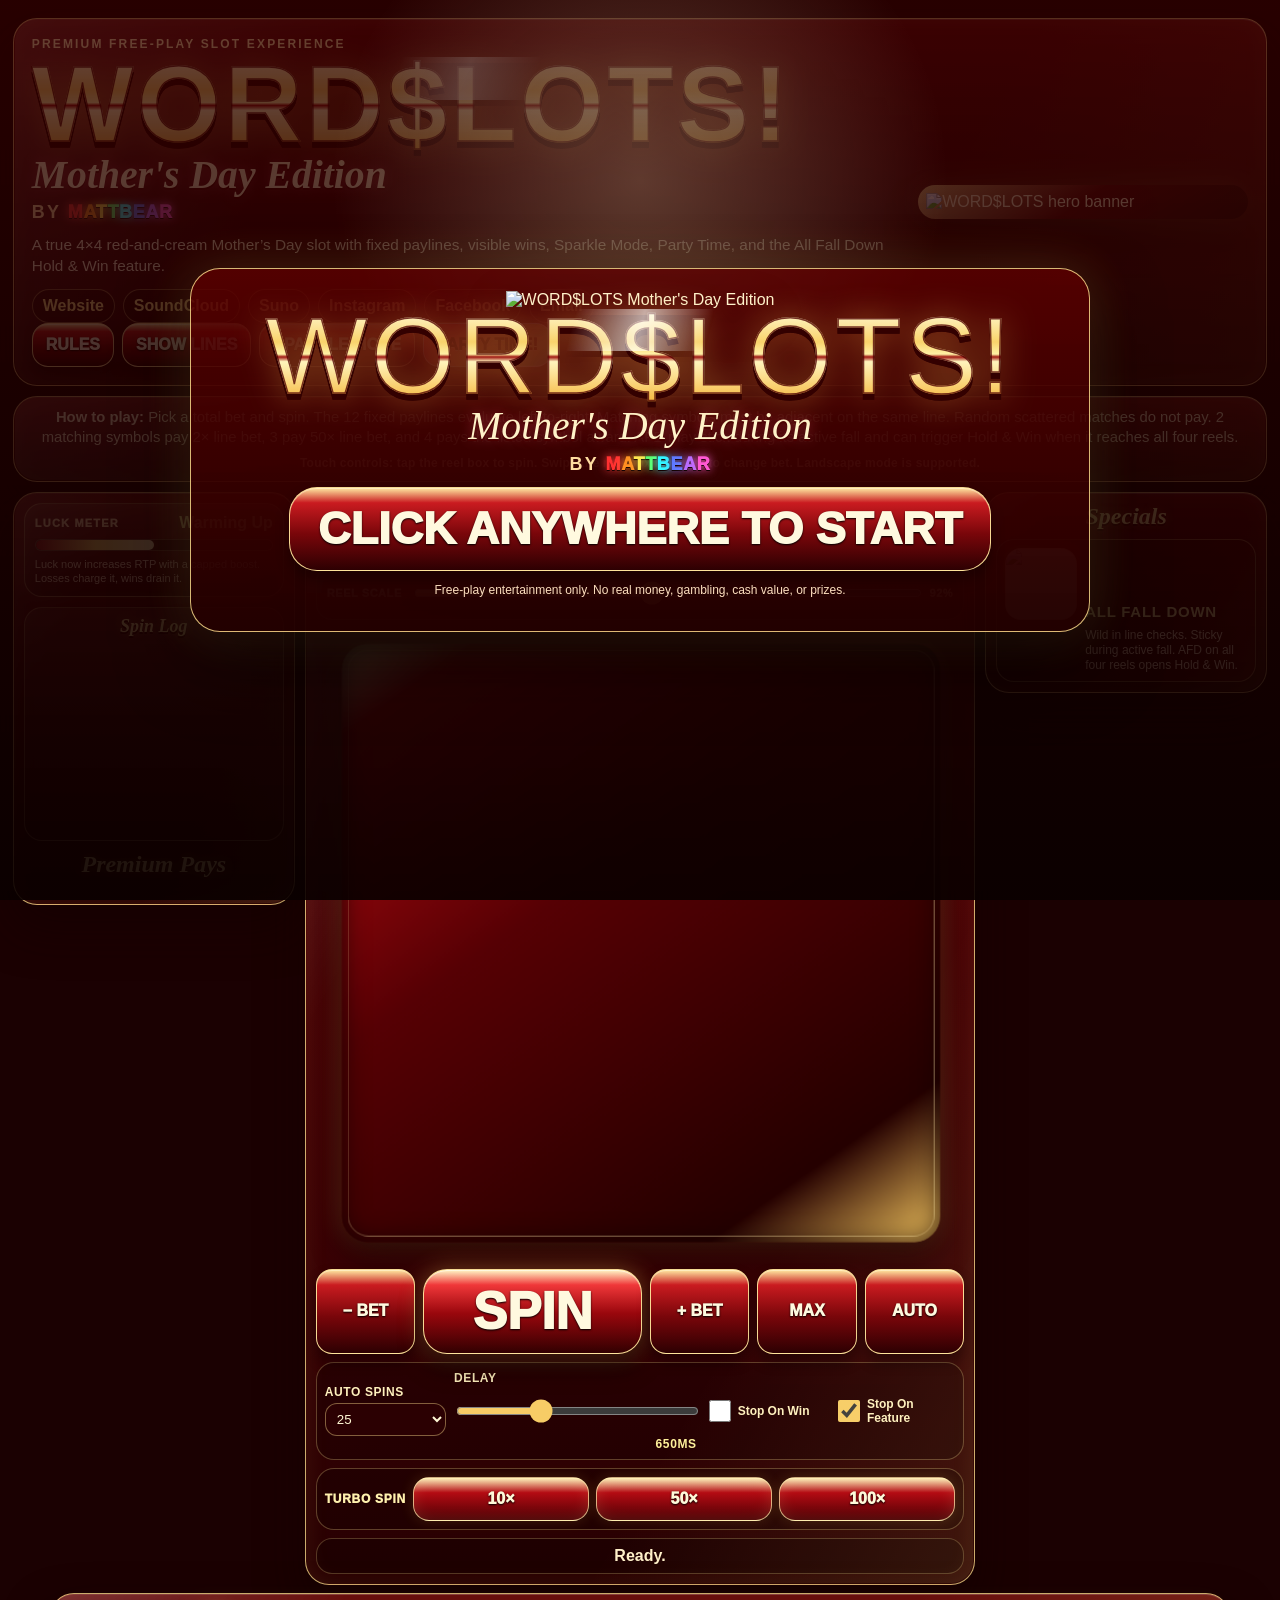
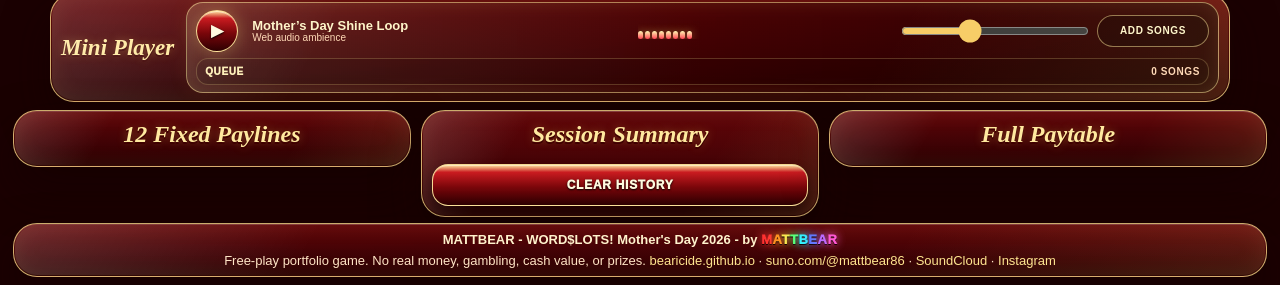
==== index.html @ 0b31d448 "Add files via upload" ====
<!doctype html>
<html lang="en">
<head>
<meta charset="utf-8">
<meta name="viewport" content="width=device-width, initial-scale=1, viewport-fit=cover">
<title>MATTBEAR - WORD$LOTS! Mother's Day 2026</title>
<meta name="theme-color" content="#b10d18">
<meta name="mobile-web-app-capable" content="yes">
<meta name="apple-mobile-web-app-capable" content="yes">
<meta name="apple-mobile-web-app-status-bar-style" content="black-translucent">
<meta name="apple-mobile-web-app-title" content="WORD$LOTS">
<link rel="manifest" href="manifest.webmanifest">
<link rel="icon" type="image/png" sizes="32x32" href="assets/icons/favicon-32.png">
<link rel="icon" type="image/png" sizes="16x16" href="assets/icons/favicon-16.png">
<link rel="apple-touch-icon" href="assets/icons/apple-touch-icon.png">
<link rel="stylesheet" href="style.css">
</head>
<body>
<div class="background-layer"></div>
<div class="ambient-motion" aria-hidden="true"><i></i><i></i><i></i><i></i></div>
<canvas id="fxCanvas" aria-hidden="true"></canvas>
<div id="partyCatOverlay" class="party-cat-overlay hidden" aria-hidden="true"><img src="assets/party-cat.gif" alt="Party Cat says Let's Party!"></div>
<audio id="partyCatAudio" preload="auto" src="assets/sounds/paws-up.mp3"></audio>

<section id="splash" class="splash" tabindex="0" aria-label="Start WORDSLOTS">
  <div class="splash-inner">
    <img src="assets/hero-wordslots.png" alt="WORD$LOTS Mother's Day Edition" class="splash-art">
    <div class="splash-title">
      <div class="title-premium">WORD$LOTS!</div>
      <div class="title-script">Mother's Day Edition</div>
      <div class="title-byline">by <span class="rainbow-word"><span>M</span><span>A</span><span>T</span><span>T</span><span>B</span><span>E</span><span>A</span><span>R</span></span></div>
    </div>
    <button class="start-button">CLICK ANYWHERE TO START</button>
    <p class="legal-note">Free-play entertainment only. No real money, gambling, cash value, or prizes.</p>
  </div>
</section>

<main class="app-shell">
  <header class="hero-panel panel">
    <section class="hero-copy">
      <p class="eyebrow">Premium Free-Play Slot Experience</p>
      <h1 class="site-title"><span class="wordmark">WORD$LOTS!</span><span class="edition">Mother's Day Edition</span><span class="byline">by <a class="rainbow-word" href="https://bearicide.github.io" target="_blank" rel="noopener"><span>M</span><span>A</span><span>T</span><span>T</span><span>B</span><span>E</span><span>A</span><span>R</span></a></span></h1>
      <p class="hero-desc">A true 4×4 red-and-cream Mother’s Day slot with fixed paylines, visible wins, Sparkle Mode, Party Time, and the All Fall Down Hold & Win feature.</p>
      <nav class="link-row" aria-label="MATTBEAR links">
        <a href="https://bearicide.github.io" target="_blank" rel="noopener">Website</a>
        <a href="https://soundcloud.com/mattbear86" target="_blank" rel="noopener">SoundCloud</a>
        <a href="https://suno.com/@mattbear86" target="_blank" rel="noopener">Suno</a>
        <a href="https://instagram.com/mattbearig" target="_blank" rel="noopener">Instagram</a>
        <a href="https://www.facebook.com/matt.baier.929285" target="_blank" rel="noopener">Facebook</a>
        <a href="mailto:mattbear86@hotmail.com">Email</a>
      </nav>
      <div class="button-row">
        <button id="rulesBtn">Rules</button>
        <button id="linesBtn">Show Lines</button>
        <button id="sparkleBtn">Sparkle Mode</button>
        <button id="partyBtn" class="party-time-btn">PARTY TIME!</button>
        <button id="installAppBtn" class="install-app-btn" type="button" hidden>Install App</button>
      </div>
    </section>

    <aside class="hero-media">
      <div class="hero-frame">
        <img src="assets/hero-wordslots.png" alt="WORD$LOTS hero banner">
      </div>
    </aside>
  </header>

  <section class="instructions panel">
    <b>How to play:</b> Pick a total bet and spin. The 12 fixed paylines evaluate left-to-right. Matching symbols must be adjacent on the same line. Random scattered matches do not pay. 2 matching symbols pay 2× line bet, 3 pay 50× line bet, and 4 pays the listed symbol award. AFD may stick during its active fall and can trigger Hold & Win when it reaches all four reels.
    <div class="touch-help">Touch controls: tap the reel box to spin. Swipe the reel box left/right to change bet. Landscape mode is supported.</div>
  </section>

  <section class="machine-layout">
    <aside class="pay-panel panel left-player-rail">
      <section id="luckMeterRail" class="luck-meter-card" aria-live="polite">
        <div class="luck-meter-head"><span>Luck Meter</span><b id="luckMeterLabel">Warming Up</b></div>
        <div class="luck-meter-track"><i id="luckMeterFill"></i></div>
        <p id="luckMeterNote">Luck now increases RTP with a capped boost. Losses charge it, wins drain it.</p>
      </section>
      <section class="left-spin-log-card" aria-live="polite">
        <h2>Spin Log</h2>
        <div id="spinLog" class="spin-log"></div>
      </section>
      <h2>Premium Pays</h2>
      <div id="leftPayList"></div>
    </aside>

    <section class="machine-card panel">
      <div class="meters">
        <div><span>Balance</span><b id="balanceOut">$0.00</b></div>
        <div><span>Total Bet</span><b id="betOut">$0.00</b></div>
        <div><span>Line Bet</span><b id="lineBetOut">$0.00</b></div>
        <div><span>Last Win</span><b id="lastWinOut">$0.00</b></div>
      </div>
      <div class="quick-reel-scale" aria-label="Quick reel scale control">
        <label for="quickReelScale">Reel Scale</label>
        <input id="quickReelScale" type="range" min="78" max="108" value="92" step="1">
        <b id="quickReelScaleOut">92%</b>
      </div>
      <div id="reelsShell" class="reels-shell">
        <canvas id="lineCanvas" aria-hidden="true"></canvas>
        <div id="winBanner" class="win-banner hidden"></div>
        <div id="grid" class="grid" aria-label="4 by 4 reel grid"></div>
      </div>
      <div class="controls">
        <button id="betDown">− Bet</button>
        <button id="spinBtn" class="spin-main">SPIN</button>
        <button id="betUp">+ Bet</button>
        <button id="maxBetBtn">Max</button>
        <button id="autoBtn">Auto</button>
      </div>
      <div id="autoSettings" class="auto-settings" aria-label="Auto spin settings">
        <label>Auto Spins
          <select id="autoSpinCount">
            <option value="10">10</option>
            <option value="25" selected>25</option>
            <option value="50">50</option>
            <option value="100">100</option>
            <option value="0">∞</option>
          </select>
        </label>
        <label>Delay <input id="autoSpinDelay" type="range" min="250" max="1500" step="50" value="650"><b id="autoSpinDelayOut">650ms</b></label>
        <label class="auto-check"><input id="autoStopOnWin" type="checkbox"> Stop On Win</label>
        <label class="auto-check"><input id="autoStopOnFeature" type="checkbox" checked> Stop On Feature</label>
      </div>
      <div class="turbo-controls" aria-label="Turbo spin controls">
        <span>Turbo Spin</span>
        <button id="turbo10" type="button">10×</button>
        <button id="turbo50" type="button">50×</button>
        <button id="turbo100" type="button">100×</button>
      </div>
      <div id="message" class="message">Ready.</div>
      <div id="batchSummary" class="batch-summary hidden" aria-live="polite"></div>
    </section>

    <aside class="pay-panel panel">
      <h2>Specials</h2>
      <div id="rightPayList"></div>
      <div id="afdSpecialCard" class="special-card afd-special"><img src="assets/tile-afd.png" alt="All Fall Down special tile"><b>ALL FALL DOWN</b><span>Wild in line checks. Sticky during active fall. AFD on all four reels opens Hold & Win.</span></div>
    </aside>
  </section>

  <section id="audioDockPanel" class="audio-dock-panel panel" aria-label="Music player and playlist">
    <h2>Mini Player</h2>
    <section class="mini-player" aria-label="Audio mini player">
        <button id="audioToggle" class="audio-play" aria-label="Play or pause audio">▶</button>
        <div class="track-info"><b>Mother’s Day Shine Loop</b><span>Web audio ambience</span></div>
        <div class="wave-bars" aria-hidden="true"><i></i><i></i><i></i><i></i><i></i><i></i><i></i><i></i></div>
        <input id="volumeSlider" type="range" min="0" max="100" value="35" aria-label="Volume">
        <label class="audio-upload hero-audio-upload">Add Songs<input id="audioUpload" type="file" accept="audio/*" multiple></label>
        <audio id="userAudio" preload="auto"><source src="assets/sounds/mothers-day-groove.mp3" type="audio/mpeg"></audio>
        <details class="playlist-panel compact-playlist" aria-label="Audio playlist queue">
          <summary class="playlist-summary"><span>Queue</span><b id="playlistCount">0 songs</b></summary>
          <div id="playlistQueue" class="playlist-queue">No songs queued.</div>
          <div class="playlist-actions">
            <button id="prevTrackBtn" type="button">Prev</button>
            <button id="nextTrackBtn" type="button">Next</button>
            <button id="clearPlaylistBtn" type="button">Clear</button>
          </div>
        </details>
      </section>
  </section>

  <section class="lower-grid">
    <article class="panel"><h2>12 Fixed Paylines</h2><div id="lineList" class="line-list"></div></article>
    <article class="panel session-panel"><h2>Session Summary</h2><div id="sessionStats" class="session-stats"></div><button id="clearHistoryBtn" class="clear-history" type="button">Clear History</button></article>
    <article class="panel"><h2>Full Paytable</h2><div id="fullPaytable" class="full-paytable"></div></article>
  </section>

  <footer class="footer panel">
    <div><b>MATTBEAR - WORD$LOTS! Mother's Day 2026 - by <a class="rainbow-word" href="https://bearicide.github.io" target="_blank" rel="noopener"><span>M</span><span>A</span><span>T</span><span>T</span><span>B</span><span>E</span><span>A</span><span>R</span></a></b></div>
    <p>Free-play portfolio game. No real money, gambling, cash value, or prizes. <a href="https://bearicide.github.io" target="_blank" rel="noopener">bearicide.github.io</a> · <a href="https://suno.com/@mattbear86" target="_blank" rel="noopener">suno.com/@mattbear86</a> · <a href="https://soundcloud.com/mattbear86" target="_blank" rel="noopener">SoundCloud</a> · <a href="https://instagram.com/mattbearig" target="_blank" rel="noopener">Instagram</a></p>
  </footer>
</main>

<nav id="mobileQuickControls" class="mobile-quick-controls" aria-label="Mobile quick slot controls">
  <button id="mobileBetDown" type="button">− Bet</button>
  <button id="mobileSpin" class="mobile-spin" type="button">SPIN</button>
  <button id="mobileBetUp" type="button">+ Bet</button>
  <button id="mobileAuto" type="button">Auto</button>
</nav>

<section id="adminPanel" class="admin-panel panel hidden" aria-label="Hidden admin panel">
  <button id="closeAdmin" class="close-admin" aria-label="Close admin">×</button>
  <h2>Hidden Admin</h2>
  <p class="admin-shortcut">Shortcut: CTRL + SHIFT + M</p><p class="admin-help">Every slider below includes a plain-English note. Tiny victory for not guessing what haunted machinery does.</p>
  <details class="admin-details admin-defaults-note">
    <summary>Defaults Side Note</summary>
    <p class="admin-help">Quick reference only. These notes do not change math by themselves; the actual reset/default logic still lives in the app state.</p>
    <div class="defaults-note-grid">
      <section>
        <h4>Runtime</h4>
        <ul>
          <li>Balance: <b>$10,000</b></li>
          <li>Selected bet: <b>$10</b></li>
          <li>Luck: <b>0%</b></li>
          <li>Playlist queue: <b>7 preloaded songs</b></li>
          <li>Sparkle / Lines / Party Time: <b>off by default</b></li>
        </ul>
      </section>
      <section>
        <h4>Economy</h4>
        <ul>
          <li>Global / Base / AFD / Hold RTP: <b>100%</b></li>
          <li>Active paylines: <b>12</b></li>
          <li>2-match: <b>2× line bet</b></li>
          <li>3-match: <b>50× line bet</b></li>
          <li>4-match multiplier: <b>100%</b></li>
        </ul>
      </section>
      <section>
        <h4>Luck</h4>
        <ul>
          <li>Luck Meter: <b>ON</b></li>
          <li>Max RTP boost: <b>+18%</b></li>
          <li>Loss gain: <b>+4 points</b></li>
          <li>Win drain: <b>7 points scaled by win</b></li>
          <li>Boost touches line wins, Hold & Win, and a small premium/AFD nudge.</li>
        </ul>
      </section>
      <section>
        <h4>AFD / Hold & Win</h4>
        <ul>
          <li>AFD enabled: <b>ON</b></li>
          <li>AFD base chance: <b>1.2%</b></li>
          <li>AFD passes: <b>2</b></li>
          <li>AFD chance cap: <b>13%</b></li>
          <li>Hold minimum award: <b>20× total bet</b></li>
          <li>Starting respins: <b>3</b></li>
        </ul>
      </section>
      <section>
        <h4>Motion / FX</h4>
        <ul>
          <li>Spin length: <b>9 ticks</b></li>
          <li>Spin speed: <b>75ms</b></li>
          <li>Auto delay: <b>650ms</b></li>
          <li>Stop on win: <b>OFF</b></li>
          <li>Stop on feature: <b>ON</b></li>
          <li>Win banner: <b>4.2s</b></li>
        </ul>
      </section>
      <section>
        <h4>Layout / Sound</h4>
        <ul>
          <li>Reel gap: <b>8px</b></li>
          <li>Tile radius: <b>18px</b></li>
          <li>Reel scale: <b>92%</b></li>
          <li>Reel brightness: <b>85%</b></li>
          <li>Mini-player volume: <b>30%</b></li>
          <li>Game SFX volume: <b>72%</b></li>
        </ul>
      </section>
    </div>
    <p class="admin-reset-note"><b>Reset rule:</b> page exit / reload clears saved runtime values so the next launch starts from defaults.</p>
  </details>

  <div id="adminSliders" class="admin-sliders"></div>
  <section class="admin-audio admin-details">
    <h3>Audio Upload</h3>
    <p id="adminAudioName">No songs queued.</p>
    <label class="audio-upload admin-audio-upload">Add Songs<input id="adminAudioUpload" type="file" accept="audio/*" multiple></label>
    <div class="admin-actions">
      <button id="adminAudioPlay">Play / Pause Playlist</button>
      <button id="adminPrevTrackBtn" type="button">Previous Track</button>
      <button id="adminNextTrackBtn" type="button">Next Track</button>
      <button id="clearAudioBtn">Clear Playlist</button>
    </div>
  </section>
  <details class="admin-details">
    <summary>Hold & Win Admin</summary>
    <div class="admin-actions">
      <button id="presetTight">Tight Preset</button>
      <button id="presetStandard">Standard Preset</button>
      <button id="presetGenerous">Generous Preset</button>
      <button id="presetChaos">Chaos Preset</button>
      <button id="forceAfdBtn">Test AFD Board</button>
      <button id="forceBigWinBtn">Test Big Win</button>
      <button id="forceHoldBtn">Open Hold & Win</button>
      <button id="simulateBtn">Run 1,000 Spin Sim</button>
      <button id="exportAdminBtn">Export JSON</button>
      <button id="importAdminBtn">Import JSON</button>
      <button id="resetSaveBtn">Reset Save</button>
      <button id="showDefaultsBtn" type="button">Show Defaults</button>
      <button id="resetAllDefaultsBtn" type="button">Reset All Defaults Now</button>
    </div>
    <pre id="adminReadout"></pre>
  </details>
  <details class="admin-details">
    <summary>Hyper Spin Admin</summary>
    <p class="admin-help">Hyper Spin runs silent bulk spins and returns a math summary. Admin only.</p>
    <div class="admin-actions hyper-actions">
      <button id="hyper1000" type="button">Hyper 1,000×</button>
      <button id="hyper5000" type="button">Hyper 5,000×</button>
    </div>
  </details>
</section>

<section id="holdFeature" class="hold-feature hidden">
  <div class="feature-card panel">
    <h2>ALL FALL DOWN</h2>
    <p id="featureStatus">Hold & Win</p>
    <div id="featureGrid" class="feature-grid"></div>
    <button id="featureSpinBtn">RESPIN</button>
  </div>
</section>

<script src="app.js"></script>
</body>
</html>
---- style.css ----
:root{
  --reel-scale: .92;
  --tile-brightness: .85;
}

:root{
  --ink:#210101;
  --wine:#4b0204;
  --red:#8f090d;
  --red2:#bd171d;
  --cream:#fff2cc;
  --cream2:#fff8df;
  --gold:#f7cc66;
  --rose:#ffd7df;
  --shadow:rgba(20,0,0,.52);
  --panel:rgba(70,0,0,.80);
  --panel2:rgba(38,0,0,.88);
}
:root{--reel-gap:8px;--tile-round:18px;--tile-scale:1;--fx-brightness:1}
*{box-sizing:border-box}
html,body{margin:0;min-height:100%;font-family:Inter,Segoe UI,Arial,sans-serif;color:var(--cream);background:#1b0102;overflow-x:hidden}
button,input{font:inherit}
a{color:#ffe58f;text-decoration:none}a:hover{text-decoration:underline}
.background-layer{position:fixed;inset:0;z-index:-5;background:linear-gradient(180deg,rgba(40,0,0,.54),rgba(20,0,0,.85)),url('assets/background-red-cream.png') center/cover no-repeat;}
.background-layer:after{content:"";position:absolute;inset:0;background:radial-gradient(circle at 50% 10%,rgba(255,240,190,.30),transparent 28%),radial-gradient(circle at 85% 35%,rgba(255,70,90,.18),transparent 24%),linear-gradient(90deg,rgba(0,0,0,.48),transparent 18%,transparent 82%,rgba(0,0,0,.50));}
#fxCanvas{position:fixed;inset:0;width:100vw;height:100vh;pointer-events:none;z-index:45;mix-blend-mode:screen}
.panel{position:relative;border:1px solid rgba(255,226,143,.76);border-radius:24px;background:linear-gradient(180deg,rgba(120,7,12,.76),rgba(42,0,2,.88));box-shadow:0 22px 45px var(--shadow),inset 0 1px 0 rgba(255,255,255,.20),inset 0 0 25px rgba(255,215,122,.09);backdrop-filter:blur(7px)}
.panel:before{content:"";position:absolute;inset:1px;border-radius:22px;pointer-events:none;background:linear-gradient(120deg,rgba(255,255,255,.15),transparent 24%,transparent 70%,rgba(255,218,112,.10));mix-blend-mode:screen}
.app-shell{width:min(1620px,98vw);margin:auto;padding:10px 0 18px}.hidden{display:none!important}
.rainbow-word{font-weight:1000;letter-spacing:.04em;white-space:nowrap;text-shadow:0 1px 0 #120000,0 0 8px currentColor,0 0 18px rgba(255,255,255,.20)}
.rainbow-word span:nth-child(1){color:#ff3030}.rainbow-word span:nth-child(2){color:#ff8f21}.rainbow-word span:nth-child(3){color:#ffe84f}.rainbow-word span:nth-child(4){color:#5dff70}.rainbow-word span:nth-child(5){color:#31f7ff}.rainbow-word span:nth-child(6){color:#5f79ff}.rainbow-word span:nth-child(7){color:#b96bff}.rainbow-word span:nth-child(8){color:#ff58d4}
.hero-panel{display:grid;grid-template-columns:minmax(420px,1fr) minmax(260px,390px);gap:18px;align-items:center;padding:18px;margin:8px 0 10px;overflow:hidden}
.eyebrow{margin:0 0 6px;color:#ffe7aa;text-transform:uppercase;letter-spacing:.18em;font-size:12px;font-weight:900}.site-title{margin:0}.wordmark,.title-premium{display:block;font-family:Impact,Haettenschweiler,'Arial Narrow',sans-serif;letter-spacing:.035em;line-height:.88;text-transform:uppercase;font-size:clamp(48px,8.4vw,126px);color:transparent;background:linear-gradient(180deg,#fff9d2 0%,#f9d36b 35%,#fff0a4 48%,#a01812 51%,#fff4bc 56%,#f5b63c 100%);-webkit-background-clip:text;background-clip:text;-webkit-text-stroke:1.4px rgba(80,0,0,.78);filter:drop-shadow(0 6px 0 #300) drop-shadow(0 0 16px rgba(255,204,82,.35));position:relative}.wordmark:after,.title-premium:after{content:"";position:absolute;left:0;right:0;top:0;height:45%;background:linear-gradient(105deg,transparent 0 42%,rgba(255,255,255,.62) 50%,transparent 58% 100%);animation:shine 5.8s ease-in-out infinite;mix-blend-mode:screen}.edition,.title-script{display:block;margin-top:4px;font-family:Georgia,'Times New Roman',serif;font-style:italic;font-size:clamp(25px,3.1vw,54px);line-height:1;color:#fff3ca;text-shadow:0 2px 0 #4b0000,0 0 14px rgba(255,95,120,.45)}.byline,.title-byline{display:block;margin-top:7px;font-size:clamp(15px,1.4vw,22px);text-transform:uppercase;letter-spacing:.12em;color:#ffdca0;font-weight:900}.hero-desc{max-width:900px;margin:12px 0 12px;font-size:clamp(14px,1.2vw,18px);line-height:1.35;color:#fff3d6}.link-row,.button-row{display:flex;gap:8px;flex-wrap:wrap}.link-row a{font-weight:800;border:1px solid rgba(255,221,139,.42);border-radius:999px;padding:7px 10px;background:rgba(30,0,0,.32)}button{cursor:pointer;border:1px solid rgba(255,229,155,.95);border-radius:16px;padding:10px 13px;color:#fff9df;background:linear-gradient(180deg,#ffe9a1 0,#ca1b20 18%,#79060a 56%,#2d0002 100%);font-weight:1000;text-transform:uppercase;box-shadow:0 8px 14px rgba(0,0,0,.32),inset 0 1px 0 rgba(255,255,255,.35);text-shadow:0 1px 2px #000;transition:transform .12s ease,filter .12s ease,box-shadow .12s ease}button:hover{transform:translateY(-1px);filter:saturate(1.16) brightness(1.08);box-shadow:0 11px 18px rgba(0,0,0,.36),0 0 18px rgba(255,215,105,.28),inset 0 1px 0 rgba(255,255,255,.36)}button:active{transform:translateY(1px) scale(.99)}
.hero-media{display:grid;gap:10px}.hero-frame{border-radius:22px;padding:8px;background:linear-gradient(145deg,rgba(255,226,145,.85),rgba(125,4,8,.45),rgba(25,0,0,.72));box-shadow:0 20px 35px rgba(0,0,0,.35),0 0 32px rgba(255,215,100,.20)}.hero-frame img{display:block;width:100%;max-height:215px;object-fit:contain;filter:drop-shadow(0 12px 18px rgba(0,0,0,.35))}.mini-player{display:grid;grid-template-columns:auto 1fr;grid-template-areas:'play info' 'play wave' 'vol vol' 'upload upload';gap:6px 10px;align-items:center;border-radius:18px;border:1px solid rgba(255,229,150,.55);padding:10px;background:linear-gradient(180deg,rgba(255,245,205,.13),rgba(40,0,0,.62));box-shadow:inset 0 0 22px rgba(255,221,130,.09)}.audio-play{grid-area:play;width:48px;height:48px;border-radius:50%;padding:0}.track-info{grid-area:info;display:flex;flex-direction:column}.track-info b{color:#fff5c9}.track-info span{font-size:12px;color:#ffd8b5}.wave-bars{grid-area:wave;display:flex;align-items:end;gap:3px;height:22px}.wave-bars i{width:7px;border-radius:99px;background:linear-gradient(#fff9b6,#ff3f54);height:8px;box-shadow:0 0 8px rgba(255,212,102,.45);animation:wave 1.2s ease-in-out infinite paused}.audio-on .wave-bars i{animation-play-state:running}.wave-bars i:nth-child(2){animation-delay:.1s}.wave-bars i:nth-child(3){animation-delay:.2s}.wave-bars i:nth-child(4){animation-delay:.05s}.wave-bars i:nth-child(5){animation-delay:.25s}.wave-bars i:nth-child(6){animation-delay:.15s}.wave-bars i:nth-child(7){animation-delay:.33s}.wave-bars i:nth-child(8){animation-delay:.22s}#volumeSlider{grid-area:vol;width:100%;accent-color:#f7cc66}.audio-upload{grid-area:upload;display:inline-flex;align-items:center;justify-content:center;gap:8px;border:1px solid rgba(255,229,150,.5);border-radius:999px;padding:7px 10px;background:rgba(0,0,0,.24);color:#fff5c9;font-size:12px;font-weight:900;text-transform:uppercase;letter-spacing:.06em;cursor:pointer}.audio-upload input{position:absolute;opacity:0;width:1px;height:1px;pointer-events:none}#userAudio{display:none}.admin-audio h3{margin:0 0 6px;color:#ffe99f}.admin-audio p{margin:0 0 8px;color:#ffe3bd;font-size:13px}.instructions{padding:10px 14px;text-align:center;font-size:clamp(13px,1.16vw,17px);line-height:1.35;margin-bottom:10px}.machine-layout{display:grid;grid-template-columns:minmax(210px,282px) minmax(480px,710px) minmax(210px,282px);gap:10px;align-items:center;justify-content:center}.pay-panel{padding:10px;align-self:stretch}.pay-panel h2,.lower-grid h2{margin:0 0 8px;text-align:center;color:#ffe99f;text-shadow:0 2px 0 #3e0000,0 0 10px rgba(255,213,92,.35);font-family:Georgia,serif;font-style:italic}.pay-line{display:grid;grid-template-columns:48px 1fr auto;gap:7px;align-items:center;margin:6px 0;padding:6px;border-radius:16px;background:rgba(0,0,0,.24);border:1px solid rgba(255,222,137,.28)}.pay-line img{width:48px;height:48px;object-fit:contain;border-radius:11px;background:rgba(255,243,210,.90)}.pay-line b{display:block;color:#fff6b8}.pay-line small{display:block;color:#ffe3bd;font-size:11px}.pay-line strong{color:#ffef91}.special-card{display:grid;grid-template-columns:56px 1fr;gap:8px;align-items:center;margin-top:9px;padding:8px;border-radius:18px;background:linear-gradient(135deg,rgba(0,0,0,.38),rgba(120,0,0,.34));border:1px solid rgba(255,226,143,.42)}.special-card img{width:56px;height:56px;object-fit:contain;background:#fff1c8;border-radius:12px}.special-card b{color:#fff2a5}.special-card span{font-size:12px;line-height:1.25;color:#ffe4c9}.machine-card{padding:10px}.meters{display:grid;grid-template-columns:repeat(4,1fr);gap:7px;margin-bottom:8px}.meters div{padding:7px 8px;border-radius:16px;background:rgba(0,0,0,.27);border:1px solid rgba(255,224,145,.22);text-align:center}.meters span{display:block;font-size:11px;text-transform:uppercase;letter-spacing:.10em;color:#ffdca7}.meters b{display:block;font-size:clamp(16px,1.8vw,25px);color:#fff19b;text-shadow:0 0 10px rgba(255,220,90,.28)}.reels-shell{position:relative;width:min(650px,94vw);aspect-ratio:1/1;margin:auto;padding:12px;border-radius:28px;background:linear-gradient(145deg,#fff0ad 0,#b20b10 9%,#560004 40%,#250000 84%,#f5c75f 100%);box-shadow:inset 0 0 28px rgba(20,0,0,.86),0 18px 36px rgba(0,0,0,.42),0 0 26px rgba(255,210,90,.18)}.reels-shell:after{content:"";position:absolute;inset:6px;border-radius:23px;border:1px solid rgba(255,232,170,.35);pointer-events:none}#lineCanvas{position:absolute;inset:12px;width:calc(100% - 24px);height:calc(100% - 24px);z-index:7;pointer-events:none}.grid{height:100%;display:grid;grid-template-columns:repeat(4,1fr);grid-template-rows:repeat(4,1fr);gap:var(--reel-gap)}.tile{display:grid;place-items:center;position:relative;overflow:hidden;border-radius:var(--tile-round);background:linear-gradient(145deg,#fff9df,#ffe1b0);border:2px solid rgba(255,225,145,.90);box-shadow:inset 0 0 14px rgba(255,255,255,.72),0 7px 13px rgba(0,0,0,.30);transform-style:preserve-3d}.tile img{width:calc(100% * var(--tile-scale));height:calc(100% * var(--tile-scale));object-fit:contain;display:block;filter:brightness(var(--fx-brightness))}.tile.spinning{animation:tileFlip .28s linear infinite}.tile.win{z-index:2;animation:tileWin .78s ease-in-out 3;box-shadow:0 0 20px #fff8b8,0 0 42px rgba(255,35,50,.82),inset 0 0 18px white}.tile.afd-locked:before{content:"LOCK";position:absolute;right:5px;bottom:4px;padding:2px 5px;border-radius:999px;background:rgba(80,0,0,.72);color:#fff1a4;font-size:10px;font-weight:1000;letter-spacing:.08em}.win-banner{position:absolute;left:50%;top:50%;transform:translate(-50%,-50%);z-index:10;min-width:62%;max-width:92%;text-align:center;padding:12px 18px;border-radius:20px;color:#fff8d4;background:linear-gradient(180deg,rgba(255,230,142,.92),rgba(179,12,16,.95) 28%,rgba(55,0,0,.96));border:2px solid rgba(255,246,190,.95);box-shadow:0 0 24px rgba(255,229,120,.55),0 14px 28px rgba(0,0,0,.44);font-family:Impact,Haettenschweiler,'Arial Narrow',sans-serif;font-size:clamp(30px,5vw,72px);letter-spacing:.04em;text-transform:uppercase;text-shadow:0 3px 0 #4b0000,0 0 16px rgba(255,255,255,.44);animation:bannerFlash .72s ease-in-out 4}.win-banner.big{font-size:clamp(40px,6vw,88px)}.win-banner.mega{font-size:clamp(46px,7vw,96px);animation:bannerFlash .52s ease-in-out 7, megaPulse 1.4s ease-in-out infinite}.controls{display:grid;grid-template-columns:1fr 2.2fr 1fr 1fr 1fr;gap:8px;margin-top:10px}.spin-main{font-size:clamp(27px,4vw,52px);padding:12px 18px;border-radius:24px;background:linear-gradient(180deg,#fff7c6 0,#f03739 18%,#9a070d 52%,#320001 100%);box-shadow:0 14px 24px rgba(0,0,0,.42),0 0 24px rgba(255,213,91,.32),inset 0 1px 0 rgba(255,255,255,.52)}.message{margin-top:8px;min-height:36px;text-align:center;padding:8px;border-radius:16px;background:rgba(0,0,0,.24);border:1px solid rgba(255,226,143,.24);font-weight:800;color:#fff0c9}.lower-grid{display:grid;grid-template-columns:1.1fr 1fr 1fr;gap:10px;margin-top:10px}.lower-grid article{padding:10px}.line-list{display:grid;grid-template-columns:repeat(2,minmax(0,1fr));gap:7px}.line-item{display:grid;grid-template-columns:auto 54px 1fr;gap:7px;align-items:center;padding:5px;border-radius:13px;background:rgba(0,0,0,.22);border:1px solid rgba(255,226,143,.22)}.mini-grid{display:grid;grid-template-columns:repeat(4,1fr);gap:2px}.mini-grid i{width:10px;height:10px;border-radius:3px;background:rgba(255,230,165,.24)}.mini-grid i.on{background:#ffe66f;box-shadow:0 0 6px rgba(255,225,96,.75)}.full-paytable{display:grid;gap:4px;font-size:13px}.full-paytable div{padding:4px 6px;border-radius:9px;background:rgba(0,0,0,.18)}.spin-log{height:220px;overflow:auto;display:flex;flex-direction:column;gap:5px;font-size:13px}.spin-log div{padding:6px;border-radius:10px;background:rgba(0,0,0,.22)}.footer{margin-top:10px;padding:12px;text-align:center;font-size:13px}.footer p{margin:6px 0 0;color:#ffe4c5}.splash{position:fixed;inset:0;z-index:100;display:grid;place-items:center;padding:18px;background:radial-gradient(circle at 50% 20%,rgba(255,240,190,.24),transparent 32%),linear-gradient(180deg,rgba(45,0,0,.72),rgba(10,0,0,.92)),url('assets/background-red-cream.png') center/cover no-repeat;transition:opacity .55s ease}.splash.fade{opacity:0;pointer-events:none}.splash-inner{width:min(900px,94vw);text-align:center;padding:22px;border-radius:30px;border:1px solid rgba(255,226,143,.82);background:linear-gradient(180deg,rgba(100,0,0,.73),rgba(35,0,0,.86));box-shadow:0 30px 70px rgba(0,0,0,.55),0 0 50px rgba(255,210,96,.18)}.splash-art{width:min(720px,90vw);max-height:310px;object-fit:contain;filter:drop-shadow(0 16px 22px rgba(0,0,0,.42))}.splash-title{margin:0 0 12px}.start-button{font-size:clamp(22px,4vw,45px);padding:15px 28px;border-radius:28px}.legal-note{font-size:12px;color:#ffe1c1}.admin-panel{position:fixed;right:14px;bottom:14px;z-index:80;width:min(540px,94vw);max-height:86vh;overflow:auto;padding:16px}.close-admin{position:absolute;right:10px;top:10px;width:34px;height:34px;border-radius:50%;padding:0}.admin-shortcut{color:#ffe3bd}.admin-sliders{display:grid;gap:10px}.admin-sliders label{display:grid;grid-template-columns:1fr auto;gap:6px;padding:8px;border-radius:14px;background:rgba(0,0,0,.22)}.admin-sliders input{grid-column:1/-1;width:100%;accent-color:#f7cc66}.admin-details{margin-top:10px;border:1px solid rgba(255,226,143,.36);border-radius:14px;padding:10px;background:rgba(0,0,0,.20)}.admin-actions{display:flex;gap:6px;flex-wrap:wrap;margin:8px 0}.admin-panel pre{white-space:pre-wrap;max-height:190px;overflow:auto;background:rgba(0,0,0,.34);padding:8px;border-radius:12px}.hold-feature{position:fixed;inset:0;z-index:70;display:grid;place-items:center;padding:18px;background:radial-gradient(circle,rgba(255,50,65,.20),rgba(20,0,0,.88))}.feature-card{width:min(700px,94vw);padding:18px;text-align:center}.feature-card h2{font-family:Impact,'Arial Narrow',sans-serif;font-size:clamp(44px,7vw,94px);line-height:.9;margin:0;color:transparent;background:linear-gradient(#fff9c8,#ff3b43,#fff0a0);-webkit-background-clip:text;background-clip:text;-webkit-text-stroke:1px rgba(60,0,0,.92);text-shadow:0 0 20px rgba(255,210,95,.38)}.feature-grid{width:min(440px,80vw);aspect-ratio:1/1;margin:12px auto;display:grid;grid-template-columns:repeat(4,1fr);gap:7px}.feature-grid div{border-radius:15px;background:rgba(255,241,205,.24);border:1px solid rgba(255,226,143,.36);display:grid;place-items:center}.feature-grid img{width:100%;height:100%;object-fit:contain;border-radius:14px}.feature-grid .locked{background:#fff1c9;box-shadow:0 0 18px rgba(255,220,90,.42)}
.feature-grid .locked.new-lock{animation:afdDropIn .55s cubic-bezier(.21,.9,.24,1.02) both}
.feature-grid.collapse .locked{animation:afdFallOff .9s cubic-bezier(.22,.74,.24,1) forwards;animation-delay:var(--fall-delay,0ms)}
.feature-grid.collapse div:not(.locked){opacity:.18;transform:scale(.96)}.rave .panel{box-shadow:0 24px 46px rgba(0,0,0,.42),0 0 24px rgba(255,77,90,.34),inset 0 0 30px rgba(255,220,100,.13)}.rave .reels-shell{animation:raveGlow 1.1s ease-in-out infinite}
@keyframes shine{0%,68%{transform:translateX(-125%);opacity:0}76%{opacity:.95}100%{transform:translateX(125%);opacity:0}}
@keyframes wave{0%,100%{height:7px}50%{height:22px}}
@keyframes tileFlip{0%{transform:rotateY(0)}100%{transform:rotateY(360deg)}}
@keyframes tileWin{0%,100%{transform:scale(1)}50%{transform:scale(1.06)}}
@keyframes bannerFlash{0%,100%{filter:brightness(1)}50%{filter:brightness(1.28)}}
@keyframes megaPulse{0%,100%{transform:translate(-50%,-50%) scale(1)}50%{transform:translate(-50%,-50%) scale(1.035)}}
@keyframes raveGlow{0%,100%{box-shadow:inset 0 0 28px #160000,0 18px 36px rgba(0,0,0,.42),0 0 18px rgba(255,210,90,.16)}50%{box-shadow:inset 0 0 28px #160000,0 18px 36px rgba(0,0,0,.42),0 0 48px rgba(255,50,90,.48)}}
@media (max-width:1100px){.hero-panel{grid-template-columns:1fr}.hero-media{grid-template-columns:minmax(220px,390px);justify-content:center}.machine-layout{grid-template-columns:1fr}.pay-panel{display:grid;grid-template-columns:repeat(2,minmax(0,1fr));gap:6px}.pay-panel h2{grid-column:1/-1}.special-card{grid-column:1/-1}.lower-grid{grid-template-columns:1fr}.line-list{grid-template-columns:repeat(3,minmax(0,1fr))}}
@media (orientation:landscape) and (max-height:760px){.app-shell{width:min(1500px,99vw);padding-top:4px}.hero-panel{padding:10px;grid-template-columns:1fr 300px}.wordmark{font-size:clamp(42px,5.6vw,86px)}.edition{font-size:clamp(22px,2.2vw,38px)}.hero-desc{font-size:13px;margin:6px 0}.instructions{font-size:12px;padding:7px}.machine-layout{grid-template-columns:220px minmax(430px,600px) 220px}.pay-line{grid-template-columns:38px 1fr auto;margin:4px 0;padding:4px}.pay-line img{width:38px;height:38px}.reels-shell{width:min(470px,68vh);padding:9px}.grid{gap:6px}.meters{font-size:12px}.controls{gap:6px;margin-top:7px}.spin-main{font-size:34px;padding:8px 14px}.lower-grid{grid-template-columns:1fr 1fr 1fr}.spin-log{height:150px}}
@media (max-width:640px){.app-shell{width:98vw}.hero-panel{padding:12px}.wordmark{font-size:52px}.machine-card{padding:7px}.reels-shell{width:94vw}.meters{grid-template-columns:repeat(2,1fr)}.controls{grid-template-columns:1fr 1.8fr 1fr}.controls button:nth-child(n+4){grid-column:auto}.pay-panel{grid-template-columns:1fr}.line-list{grid-template-columns:1fr}.pay-line{grid-template-columns:44px 1fr auto}.lower-grid article{padding:8px}}

.line-item.inactive{opacity:.42;filter:saturate(.65)}
.admin-panel h2{margin-right:42px}
.admin-group{display:grid;gap:8px;margin:10px 0 12px;padding:10px;border-radius:16px;background:linear-gradient(180deg,rgba(255,242,190,.08),rgba(0,0,0,.22));border:1px solid rgba(255,226,143,.28)}
.admin-group h3{margin:0 0 2px;color:#ffe99f;font-size:14px;letter-spacing:.08em;text-transform:uppercase;text-shadow:0 0 8px rgba(255,220,100,.25)}
.admin-toggle input{accent-color:#ff4d62}.symbol-pay-admin{max-height:260px;overflow:auto}.admin-actions button{font-size:12px;padding:7px 9px}.admin-details summary{cursor:pointer;color:#fff1a7;font-weight:900;letter-spacing:.04em}.admin-panel label b{color:#fff2a0}.admin-panel input[type=range]{cursor:pointer}.admin-panel::-webkit-scrollbar,.symbol-pay-admin::-webkit-scrollbar,.spin-log::-webkit-scrollbar{width:9px}.admin-panel::-webkit-scrollbar-thumb,.symbol-pay-admin::-webkit-scrollbar-thumb,.spin-log::-webkit-scrollbar-thumb{background:#f1c75d;border-radius:999px}

@keyframes afdDropIn{0%{transform:translateY(-160px) scale(.72) rotate(-8deg);opacity:0;filter:blur(6px)}60%{transform:translateY(10px) scale(1.05) rotate(2deg);opacity:1;filter:blur(0)}100%{transform:translateY(0) scale(1) rotate(0);opacity:1}}
@keyframes afdFallOff{0%{transform:translateY(0) rotate(0) scale(1);opacity:1}18%{transform:translateY(8px) rotate(-2deg) scale(1.02)}100%{transform:translateY(230px) rotate(14deg) scale(.74);opacity:0;filter:blur(3px)}}

/* User adjustable reel scaling and calmer brightness */
.reels-shell{
  transform:scale(var(--reel-scale));
  transform-origin:center center;
  margin-top:calc((1 - var(--reel-scale)) * -120px);
  margin-bottom:calc((1 - var(--reel-scale)) * -120px);
}
.tile img{
  filter:brightness(calc(var(--fx-brightness) * var(--tile-brightness)));
}
.quick-reel-scale{
  margin-top:10px;
  padding:10px 12px;
  border-radius:18px;
  display:grid;
  grid-template-columns:auto 1fr auto;
  gap:10px;
  align-items:center;
  background:rgba(0,0,0,.24);
  border:1px solid rgba(255,226,143,.30);
  box-shadow:inset 0 0 16px rgba(255,225,145,.08);
}
.quick-reel-scale label,
.quick-reel-scale b{
  color:#fff0b8;
  font-weight:1000;
  letter-spacing:.05em;
  text-transform:uppercase;
  font-size:12px;
}
.quick-reel-scale input{
  width:100%;
  accent-color:#f7cc66;
}


/* Turbo and Hyper batch spin controls */
.turbo-controls{
  margin-top:8px;
  display:grid;
  grid-template-columns:auto repeat(3,1fr);
  gap:7px;
  align-items:center;
  padding:8px;
  border-radius:18px;
  background:rgba(0,0,0,.22);
  border:1px solid rgba(255,226,143,.28);
}
.turbo-controls span{
  color:#fff1ae;
  font-weight:1000;
  text-transform:uppercase;
  letter-spacing:.06em;
  font-size:12px;
}
.turbo-controls button,
.hyper-actions button{
  border-color:rgba(255,239,174,.72);
  background:linear-gradient(180deg,#fff4bc 0,#b40b13 35%,#4b0004 100%);
  color:#fff9d9;
  box-shadow:inset 0 0 16px rgba(255,236,165,.12),0 0 14px rgba(255,198,72,.14);
}
.hyper-actions button{
  background:linear-gradient(180deg,#fff7ca 0,#6f0711 25%,#170005 100%);
}
.batch-summary{
  margin-top:8px;
  padding:10px;
  border-radius:18px;
  border:1px solid rgba(255,231,151,.36);
  background:linear-gradient(180deg,rgba(45,0,0,.66),rgba(0,0,0,.34));
  color:#ffeacc;
  font-size:13px;
  line-height:1.35;
}
.batch-summary b{color:#fff19b}.batch-summary strong{color:#ffef95}.batch-summary .net-win{color:#bdf7b5}.batch-summary .net-loss{color:#ffb8bd}
.batch-summary-grid{display:grid;grid-template-columns:repeat(3,minmax(0,1fr));gap:6px;margin-top:6px}
.batch-summary-grid div{border-radius:12px;background:rgba(0,0,0,.23);padding:6px;text-align:center}
@media (max-width:640px){.turbo-controls{grid-template-columns:1fr 1fr 1fr}.turbo-controls span{grid-column:1/-1;text-align:center}.batch-summary-grid{grid-template-columns:1fr 1fr}}


/* Mobile touch, AFD right-column, and admin description polish */
html{ -webkit-text-size-adjust:100%; touch-action:manipulation; }
button,select,input,label{touch-action:manipulation}
button,.audio-upload,.admin-file-label,.quick-reel-scale,.auto-settings label{min-height:44px}
input[type="range"]{min-height:34px;cursor:pointer}
input[type="range"]::-webkit-slider-thumb{min-width:24px;min-height:24px}
.reels-shell{touch-action:pan-y; user-select:none; -webkit-user-select:none}
.touch-help{margin-top:8px;text-align:center;color:#ffe9bf;font-size:12px;font-weight:800;letter-spacing:.02em;opacity:.92}
.afd-pay-line{grid-template-columns:56px 1fr auto;border-color:rgba(255,238,166,.58);background:linear-gradient(135deg,rgba(255,243,190,.13),rgba(80,0,0,.38))}
.afd-pay-line img,.afd-special img{display:block;object-fit:contain;object-position:center;background:#fff1c8;border:1px solid rgba(88,0,0,.18)}
.afd-pay-line strong{font-size:11px;white-space:nowrap;color:#fff2a7}
.special-card.afd-special{grid-template-columns:72px 1fr;align-items:center;overflow:hidden;min-height:86px}
.special-card.afd-special img{width:72px;height:72px;border-radius:16px;box-shadow:0 0 14px rgba(255,226,143,.28)}
.special-card.afd-special b{font-size:15px;letter-spacing:.05em;align-self:end}
.special-card.afd-special span{grid-column:2;align-self:start;display:block}
.auto-settings{margin-top:8px;padding:8px;border-radius:18px;background:rgba(0,0,0,.22);border:1px solid rgba(255,226,143,.28);display:grid;grid-template-columns:1fr 2fr 1fr 1fr;gap:8px;align-items:center}
.auto-settings label{display:grid;gap:4px;color:#fff0bd;font-weight:900;font-size:12px;text-transform:uppercase;letter-spacing:.05em}
.auto-settings select,.auto-settings input[type="range"]{width:100%;accent-color:#f7cc66;border-radius:12px;border:1px solid rgba(255,226,143,.42);background:#2b0002;color:#fff7d5;padding:7px}
.auto-settings b{color:#fff19b;text-align:right;font-size:12px}
.auto-check{grid-template-columns:auto 1fr!important;align-items:center;text-transform:none!important;letter-spacing:0!important;font-size:12px!important}
.auto-check input{width:22px;height:22px;accent-color:#f7cc66}
.admin-group p{margin:0 0 8px;color:#ffe0bb;font-size:12px;line-height:1.35}
.admin-sliders label span{display:grid;gap:3px}
.admin-sliders label strong{color:#fff4b6}
.admin-sliders label em{font-style:normal;color:#ffd4b3;font-size:11px;line-height:1.25;font-weight:650}
@media (hover:none){button:hover{transform:none;filter:none}.link-row a:hover{text-decoration:none}}
@media (max-width:820px){
  .app-shell{width:100vw;padding:8px max(8px,env(safe-area-inset-left)) 14px max(8px,env(safe-area-inset-right))}
  .hero-panel{margin-top:0;border-radius:20px}.hero-desc{font-size:13px}.link-row a,.button-row button{flex:1 1 auto;text-align:center;min-height:44px}
  .quick-reel-scale{grid-template-columns:1fr;gap:6px}.quick-reel-scale b{text-align:center}
  .machine-card{padding:8px;border-radius:20px}.meters{grid-template-columns:repeat(2,1fr);gap:6px}.meters div{padding:8px 5px}.meters span{font-size:10px}.meters b{font-size:18px}
  .reels-shell{width:min(94vw,72vh);border-radius:22px;padding:9px}.grid{gap:clamp(5px,1.4vw,var(--reel-gap))}.tile{border-width:1px}
  .controls{grid-template-columns:1fr 1fr 1fr;gap:8px}.spin-main{grid-column:1/-1;grid-row:1;font-size:clamp(36px,13vw,58px);min-height:70px}.controls button{min-height:52px;padding:10px 8px}
  .auto-settings{grid-template-columns:1fr 1fr}.auto-settings label:nth-child(2){grid-column:1/-1}.turbo-controls button{min-height:50px}
  .pay-panel{order:3}.pay-line{grid-template-columns:46px 1fr auto}.special-card.afd-special{grid-template-columns:64px 1fr}.special-card.afd-special img{width:64px;height:64px}
  .admin-panel{inset:auto max(8px,env(safe-area-inset-right)) max(8px,env(safe-area-inset-bottom)) max(8px,env(safe-area-inset-left));width:auto;max-height:82vh;border-radius:20px}.admin-actions button,.admin-actions label{flex:1 1 46%;min-height:46px}.admin-sliders label{grid-template-columns:1fr;gap:7px}.admin-sliders label b{justify-self:start}
}
@media (orientation:landscape) and (max-height:620px){
  .app-shell{width:100vw;padding:4px 8px}.hero-panel{grid-template-columns:1.2fr 240px;padding:8px;margin-bottom:6px}.hero-frame img{max-height:138px}.mini-player{padding:7px}.wordmark{font-size:clamp(38px,6vw,72px)}.edition{font-size:clamp(19px,2.5vw,30px)}.hero-desc{display:none}.link-row{display:none}.button-row button{padding:7px 9px;min-height:38px}.quick-reel-scale{padding:6px 9px;margin-top:6px}.instructions{padding:6px 10px;font-size:11px}.touch-help{display:none}
  .machine-layout{grid-template-columns:minmax(155px,210px) minmax(360px,calc(100vh - 58px)) minmax(155px,210px);align-items:start;gap:6px}.pay-panel{padding:6px}.pay-panel h2{font-size:18px}.pay-line{grid-template-columns:34px 1fr auto;padding:3px;margin:3px 0}.pay-line img{width:34px;height:34px}.pay-line small{display:none}.special-card.afd-special{grid-template-columns:46px 1fr;min-height:54px;padding:5px}.special-card.afd-special img{width:46px;height:46px}.special-card.afd-special span{font-size:10px;line-height:1.12}.machine-card{padding:6px}.meters{grid-template-columns:repeat(4,1fr);margin-bottom:5px}.meters div{padding:5px}.meters span{font-size:9px}.meters b{font-size:15px}.reels-shell{width:min(58vh,420px);padding:7px;border-radius:18px}.controls{gap:5px;margin-top:5px}.controls button{min-height:36px;padding:6px}.spin-main{min-height:44px;font-size:30px}.auto-settings{display:grid;grid-template-columns:1fr 1fr 1fr 1fr;padding:5px;gap:5px}.auto-settings label{font-size:10px;min-height:34px}.turbo-controls{padding:5px;gap:5px}.turbo-controls button{min-height:34px;padding:6px}.message{min-height:28px;padding:5px;font-size:12px}.batch-summary{font-size:11px;padding:6px}.lower-grid{display:none}.footer{display:none}
}


/* Safe polish: session history + mobile sticky controls */
.session-stats{
  display:grid;
  grid-template-columns:repeat(2,minmax(0,1fr));
  gap:8px;
}
.session-stats div{
  border-radius:14px;
  padding:8px;
  background:rgba(0,0,0,.24);
  border:1px solid rgba(255,226,143,.22);
  text-align:center;
}
.session-stats span{
  display:block;
  color:#ffe2bd;
  font-size:10px;
  font-weight:900;
  letter-spacing:.06em;
  text-transform:uppercase;
}
.session-stats b{
  display:block;
  margin-top:3px;
  color:#fff4c4;
  font-size:15px;
  line-height:1.15;
  word-break:break-word;
}
.clear-history{
  width:100%;
  margin-top:8px;
  min-height:42px;
  font-size:12px;
  letter-spacing:.06em;
  text-transform:uppercase;
}
.spin-log .log-win{border-left:3px solid rgba(255,231,110,.75);background:rgba(255,218,88,.10)}
.spin-log .log-feature{border-left:3px solid rgba(255,116,128,.75);background:rgba(255,116,128,.10)}
.spin-log .log-miss{opacity:.82}
.mobile-quick-controls{
  display:none;
}
@media (max-width:820px), (hover:none){
  body{padding-bottom:calc(78px + env(safe-area-inset-bottom));}
  .mobile-quick-controls{
    position:fixed;
    left:max(8px,env(safe-area-inset-left));
    right:max(8px,env(safe-area-inset-right));
    bottom:max(8px,env(safe-area-inset-bottom));
    z-index:80;
    display:grid;
    grid-template-columns:1fr 1.55fr 1fr 1fr;
    gap:7px;
    padding:8px;
    border-radius:22px;
    background:linear-gradient(180deg,rgba(70,0,5,.94),rgba(16,0,2,.96));
    border:1px solid rgba(255,226,143,.42);
    box-shadow:0 -10px 28px rgba(0,0,0,.34), inset 0 0 20px rgba(255,220,132,.09);
    backdrop-filter:blur(10px);
  }
  .mobile-quick-controls button{
    min-height:54px;
    padding:8px 6px;
    border-radius:16px;
    font-size:13px;
    line-height:1;
  }
  .mobile-quick-controls .mobile-spin{
    font-size:26px;
    letter-spacing:.04em;
    background:linear-gradient(180deg,#fff5bb 0,#fd7a3a 24%,#b70712 58%,#4d0005 100%);
  }
}
@media (orientation:landscape) and (max-height:620px){
  body{padding-bottom:calc(58px + env(safe-area-inset-bottom));}
  .mobile-quick-controls{
    left:auto;
    width:min(380px,48vw);
    grid-template-columns:.9fr 1.3fr .9fr .9fr;
    padding:6px;
    gap:5px;
    border-radius:18px;
  }
  .mobile-quick-controls button{min-height:42px;font-size:12px;border-radius:13px;}
  .mobile-quick-controls .mobile-spin{font-size:21px;}
}


/* No-shake motion patch: visual glow only, no reel/tile displacement */
.reels-shell{
  will-change:auto;
  transform:scale(var(--reel-scale)) translateZ(0);
  backface-visibility:hidden;
}
.grid{
  contain:layout paint size;
  transform:translateZ(0);
  backface-visibility:hidden;
}
.tile,
.tile.spinning,
.tile.landed,
.tile.win{
  transform:translateZ(0) !important;
  translate:0 0 !important;
  rotate:0deg !important;
  scale:1 !important;
  backface-visibility:hidden;
}
.tile.spinning{
  animation:reelNoShakeGlow .62s ease-in-out infinite !important;
}
.tile.spinning img{
  transform:translateZ(0) !important;
  animation:none !important;
  opacity:.94;
  filter:brightness(calc(var(--fx-brightness) * var(--tile-brightness) * 1.03)) saturate(1.02);
}
.tile.landed:not(.win){
  animation:tileLandNoShake .24s ease-out 1 both !important;
}
.tile.win{
  animation:tileWinNoShake .9s ease-in-out infinite !important;
}
.rave .reels-shell{
  animation:none !important;
}
@keyframes reelNoShakeGlow{
  0%,100%{box-shadow:inset 0 0 14px rgba(255,255,255,.66),0 7px 13px rgba(0,0,0,.30)}
  50%{box-shadow:inset 0 0 20px rgba(255,255,255,.78),0 7px 13px rgba(0,0,0,.30),0 0 12px rgba(255,230,150,.17)}
}
@keyframes tileLandSoft{
  0%{filter:brightness(1.08) saturate(1.04)}
  100%{filter:brightness(1) saturate(1)}
}
@keyframes tileLandNoShake{
  0%{filter:brightness(1.10) saturate(1.05);box-shadow:inset 0 0 18px rgba(255,255,255,.80),0 7px 13px rgba(0,0,0,.30),0 0 10px rgba(255,225,140,.24)}
  100%{filter:brightness(1) saturate(1);box-shadow:inset 0 0 14px rgba(255,255,255,.72),0 7px 13px rgba(0,0,0,.30)}
}
@keyframes tileWin{
  0%,100%{filter:brightness(1.03) saturate(1.05)}
  50%{filter:brightness(1.17) saturate(1.12)}
}
@keyframes tileWinNoShake{
  0%,100%{filter:brightness(1.05) saturate(1.06);box-shadow:inset 0 0 16px rgba(255,255,255,.78),0 7px 13px rgba(0,0,0,.30),0 0 10px rgba(255,222,124,.18)}
  50%{filter:brightness(1.18) saturate(1.14);box-shadow:inset 0 0 22px rgba(255,255,255,.86),0 7px 13px rgba(0,0,0,.30),0 0 18px rgba(255,222,124,.32)}
}


/* Left rail Luck Meter: active RTP assist, capped and admin-controlled */
.left-player-rail{display:flex;flex-direction:column;gap:8px}
.luck-meter-card{
  padding:10px;
  border-radius:18px;
  border:1px solid rgba(255,228,150,.42);
  background:linear-gradient(180deg,rgba(255,244,198,.12),rgba(45,0,0,.42));
  box-shadow:inset 0 0 18px rgba(255,222,130,.08),0 8px 18px rgba(0,0,0,.18);
}
.luck-meter-head{display:flex;justify-content:space-between;align-items:center;gap:8px;margin-bottom:7px}
.luck-meter-head span{font-size:11px;text-transform:uppercase;letter-spacing:.11em;color:#ffdfad;font-weight:1000}
.luck-meter-head b{color:#fff19b;text-align:right;text-shadow:0 0 10px rgba(255,224,92,.22)}
.luck-meter-track{height:12px;overflow:hidden;border-radius:999px;background:rgba(0,0,0,.36);border:1px solid rgba(255,231,164,.28)}
.luck-meter-track i{display:block;width:50%;height:100%;border-radius:inherit;background:linear-gradient(90deg,#9b1016,#ffe173,#fff7bd);box-shadow:0 0 12px rgba(255,225,100,.38);transition:width .26s ease}
.luck-meter-card p{margin:7px 0 0;color:#ffe1c2;font-size:11px;line-height:1.25}
@media (orientation:landscape) and (max-height:760px){.luck-meter-card{padding:6px}.luck-meter-card p{display:none}.luck-meter-head{margin-bottom:5px}.luck-meter-track{height:9px}}
@media (max-width:640px){.left-player-rail{display:grid}.luck-meter-card{order:-2}.luck-meter-card p{font-size:10px}}


/* Luck RTP assist + playlist queue patch */
.luck-meter-card.active-boost .luck-meter-track i{background:linear-gradient(90deg,#9b1016,#ffcf66,#fff7bd);box-shadow:0 0 18px rgba(255,225,100,.52)}
.playlist-panel{grid-column:1/-1;display:grid;gap:6px;margin-top:6px;padding:7px;border-radius:14px;background:rgba(0,0,0,.22);border:1px solid rgba(255,226,143,.26)}
.playlist-head{display:flex;justify-content:space-between;align-items:center;gap:8px;color:#fff1bb;font-size:11px;text-transform:uppercase;letter-spacing:.06em;font-weight:1000}
.playlist-head span{color:#ffd9b7;font-size:10px}
.playlist-queue{max-height:92px;overflow:auto;display:grid;gap:4px;color:#ffe5c5;font-size:11px;line-height:1.25;scrollbar-width:thin}
.playlist-queue button{width:100%;min-height:30px;padding:5px 7px;text-align:left;border-radius:10px;border:1px solid rgba(255,231,170,.22);background:rgba(60,0,0,.34);color:#ffe8c9;font-size:11px;font-weight:800;overflow:hidden;text-overflow:ellipsis;white-space:nowrap}
.playlist-queue button.active{background:linear-gradient(90deg,rgba(255,230,138,.26),rgba(110,0,0,.34));border-color:rgba(255,238,166,.55);color:#fff8c8}
.playlist-actions{display:grid;grid-template-columns:repeat(3,1fr);gap:5px}
.playlist-actions button{min-height:32px;padding:5px;border-radius:999px;font-size:10px}
@media (orientation:landscape) and (max-height:620px){.playlist-panel{padding:5px;margin-top:4px}.playlist-queue{max-height:48px}.playlist-actions button{min-height:26px;padding:3px}.playlist-head{font-size:10px}}
@media (max-width:640px){.playlist-panel{padding:8px}.playlist-queue{max-height:120px}.playlist-actions button{min-height:40px}}

/* Admin defaults side-note */
.admin-defaults-note{border-color:rgba(255,232,170,.50);background:linear-gradient(180deg,rgba(77,0,0,.78),rgba(34,0,0,.84));}
.admin-defaults-note summary{color:#fff1ad;font-weight:1000;letter-spacing:.04em;text-transform:uppercase;}
.defaults-note-grid{display:grid;grid-template-columns:repeat(3,minmax(0,1fr));gap:10px;margin-top:10px;}
.defaults-note-grid section{border:1px solid rgba(255,226,143,.22);border-radius:14px;padding:10px;background:rgba(0,0,0,.18);}
.defaults-note-grid h4{margin:0 0 6px;color:#ffe680;text-transform:uppercase;font-size:12px;letter-spacing:.07em;}
.defaults-note-grid ul{margin:0;padding-left:18px;color:#ffe8c9;font-size:12px;line-height:1.35;}
.defaults-note-grid li{margin:3px 0;}
.defaults-note-grid b{color:#fff6bd;}
.admin-reset-note{margin:10px 0 0;color:#ffe1bd;font-size:12px;}
@media (max-width:980px){.defaults-note-grid{grid-template-columns:repeat(2,minmax(0,1fr));}}
@media (max-width:620px){.defaults-note-grid{grid-template-columns:1fr;}.admin-defaults-note{font-size:13px;}}


/* Compact mini-player + reel-scale placement patch */
.hero-media{align-content:start}
.hero-frame img{max-height:185px}
.mini-player{
  grid-template-columns:40px minmax(0,1fr) minmax(90px,130px);
  grid-template-areas:'play info vol' 'play wave upload' 'queue queue queue';
  gap:5px 8px;
  padding:7px 8px;
  border-radius:16px;
}
.audio-play{width:40px;height:40px;min-height:40px;font-size:16px}
.track-info{min-width:0}
.track-info b{font-size:13px;line-height:1.05;overflow:hidden;text-overflow:ellipsis;white-space:nowrap}
.track-info span{font-size:10px;line-height:1.1;overflow:hidden;text-overflow:ellipsis;white-space:nowrap}
.wave-bars{height:15px;gap:2px;overflow:hidden}
.wave-bars i{width:5px;max-height:15px}
#volumeSlider{align-self:center;min-width:80px}
.audio-upload{padding:5px 8px;font-size:10px;min-height:30px;white-space:nowrap}
.compact-playlist{grid-area:queue;margin-top:2px;padding:0;border-radius:12px;background:rgba(0,0,0,.16);border:1px solid rgba(255,226,143,.22);overflow:hidden}
.compact-playlist:not([open]){background:rgba(0,0,0,.10)}
.playlist-summary{display:flex;align-items:center;justify-content:space-between;gap:8px;min-height:28px;padding:5px 8px;cursor:pointer;color:#fff1bb;font-size:10px;text-transform:uppercase;letter-spacing:.06em;font-weight:1000;list-style:none}
.playlist-summary::-webkit-details-marker{display:none}
.playlist-summary b{color:#ffd9b7;font-size:10px;white-space:nowrap}
.compact-playlist[open] .playlist-queue{display:flex;gap:5px;overflow-x:auto;overflow-y:hidden;max-height:none;padding:0 7px 7px;scrollbar-width:thin}
.compact-playlist[open] .playlist-queue button{flex:0 0 auto;max-width:180px;width:auto;min-width:96px;min-height:28px;padding:5px 8px;font-size:10px;white-space:nowrap}
.compact-playlist[open] .playlist-actions{display:flex;gap:5px;padding:0 7px 7px}
.compact-playlist[open] .playlist-actions button{flex:1;min-height:28px;padding:4px 7px;font-size:10px}
.compact-playlist:not([open]) .playlist-queue,
.compact-playlist:not([open]) .playlist-actions{display:none}
.machine-card .quick-reel-scale{margin:0 0 8px;padding:7px 10px;border-radius:16px;grid-template-columns:auto minmax(120px,1fr) auto;background:rgba(0,0,0,.20)}
.machine-card .quick-reel-scale label,.machine-card .quick-reel-scale b{font-size:11px}
@media (orientation:landscape) and (max-height:620px){
  .hero-frame img{max-height:125px}
  .mini-player{grid-template-columns:36px 1fr minmax(78px,110px);gap:4px 6px;padding:6px}
  .audio-play{width:36px;height:36px;min-height:36px}
  .track-info b{font-size:12px}.track-info span{font-size:9px}.audio-upload{font-size:9px;min-height:26px;padding:4px 6px}
  .playlist-summary{min-height:24px;padding:4px 7px}.compact-playlist[open] .playlist-queue button{min-height:24px}.compact-playlist[open] .playlist-actions button{min-height:24px}
  .machine-card .quick-reel-scale{padding:5px 8px;margin-bottom:6px}
}
@media (max-width:640px){
  .mini-player{grid-template-columns:42px 1fr;grid-template-areas:'play info' 'wave wave' 'vol vol' 'upload upload' 'queue queue';padding:8px}
  .audio-play{width:42px;height:42px;min-height:42px}
  .audio-upload{min-height:38px;font-size:11px}
  .playlist-summary{min-height:36px;font-size:11px}
  .compact-playlist[open] .playlist-actions button{min-height:38px}
}


/* Extra compact mobile mini-player override */
@media (max-width:640px){
  .mini-player{
    grid-template-columns:38px minmax(0,1fr) minmax(72px,96px) !important;
    grid-template-areas:'play info vol' 'play wave upload' 'queue queue queue' !important;
    gap:4px 6px !important;
    padding:6px !important;
  }
  .audio-play{width:38px!important;height:38px!important;min-height:38px!important}
  .track-info b{font-size:12px!important;line-height:1!important}
  .track-info span{font-size:9px!important;line-height:1!important}
  .wave-bars{height:12px!important}
  .wave-bars i{width:4px!important;max-height:12px!important}
  #volumeSlider{min-width:68px!important}
  .audio-upload{min-height:24px!important;padding:3px 6px!important;font-size:9px!important;letter-spacing:.04em!important}
  .playlist-summary{min-height:24px!important;padding:3px 7px!important;font-size:9px!important}
  .playlist-summary b{font-size:9px!important}
  .compact-playlist[open] .playlist-queue{padding:0 6px 5px!important}
  .compact-playlist[open] .playlist-actions{padding:0 6px 6px!important}
  .compact-playlist[open] .playlist-actions button{min-height:28px!important}
}


/* Party Time patch: intentional rave mode */
.party-time-btn{
  background:linear-gradient(135deg,#ff174f,#ffe66d,#24f6ff,#a35cff,#ff174f)!important;
  background-size:260% 260%!important;
  color:#190005!important;
  text-shadow:0 1px 0 rgba(255,255,255,.45)!important;
  border-color:rgba(255,255,255,.86)!important;
  box-shadow:0 0 18px rgba(255,232,100,.42),0 0 34px rgba(255,34,112,.28)!important;
  animation:partyButtonShift 1.8s linear infinite;
}
.party-cat-overlay{
  position:fixed;
  right:clamp(10px,3vw,34px);
  bottom:clamp(72px,10vh,130px);
  z-index:75;
  width:min(360px,42vw);
  border-radius:22px;
  padding:8px;
  background:rgba(0,0,0,.38);
  border:2px solid rgba(255,245,180,.78);
  box-shadow:0 0 24px rgba(255,245,120,.45),0 0 58px rgba(255,40,130,.40);
  pointer-events:none;
  animation:partyCatBob .55s steps(2,end) infinite, partyOpacity .2s steps(2,end) infinite;
}
.party-cat-overlay img{display:block;width:100%;height:auto;border-radius:16px;image-rendering:auto}
.partytime .app-shell{animation:partyScreenShake .18s steps(2,end) infinite}
.partytime .panel,.partytime .machine-card,.partytime .pay-panel,.partytime .left-player-rail .panel{
  animation:partyOpacity .24s steps(2,end) infinite, partyHue .62s linear infinite;
  box-shadow:0 0 22px rgba(255,0,85,.45),0 0 44px rgba(0,255,255,.30),inset 0 0 34px rgba(255,240,90,.20)!important;
}
.partytime:before{
  content:"";
  position:fixed;inset:0;z-index:50;pointer-events:none;
  background:linear-gradient(90deg,rgba(255,0,70,.14),rgba(255,230,0,.12),rgba(0,255,230,.12),rgba(153,62,255,.14));
  mix-blend-mode:screen;
  animation:partyStrobe .14s steps(2,end) infinite;
}
.partytime #fxCanvas{z-index:80}
@keyframes partyButtonShift{0%{background-position:0% 50%}100%{background-position:260% 50%}}
@keyframes partyCatBob{0%,100%{transform:translateY(0) rotate(-1deg)}50%{transform:translateY(-8px) rotate(1deg)}}
@keyframes partyOpacity{0%,100%{opacity:1}50%{opacity:.72}}
@keyframes partyHue{0%{filter:hue-rotate(0deg) brightness(1.12) saturate(1.2)}100%{filter:hue-rotate(360deg) brightness(1.32) saturate(1.5)}}
@keyframes partyStrobe{0%,100%{opacity:.16}50%{opacity:.58}}
@keyframes partyScreenShake{0%{transform:translate(0,0)}25%{transform:translate(2px,-1px)}50%{transform:translate(-2px,2px)}75%{transform:translate(1px,1px)}100%{transform:translate(0,0)}}
@media (max-width:720px){.party-cat-overlay{width:min(265px,62vw);right:8px;bottom:82px}.partytime .app-shell{animation:partyScreenShake .24s steps(2,end) infinite}}


/* Starter songs + Party Cat visibility + bottom-space / spin-log patch */
html,body{overflow-x:hidden;}
body.partytime{overflow-x:clip;}
body.partytime::-webkit-scrollbar{width:0;height:0;}
body.partytime{scrollbar-width:none;}
.party-cat-overlay{
  z-index:120!important;
  width:min(420px,46vw)!important;
  right:clamp(12px,2.5vw,30px)!important;
  bottom:clamp(80px,9vh,120px)!important;
  transform:translateZ(0);
}
.partytime #partyCatOverlay{display:block!important;}
.partytime:before{z-index:65!important;}
.partytime #fxCanvas{z-index:95!important;}
.partytime .admin-panel{z-index:135!important;}
.app-shell{padding-bottom:8px;}
.machine-layout{margin-bottom:8px;}
.left-player-rail{align-self:stretch;display:flex;flex-direction:column;gap:8px;}
.left-player-rail h2{margin-top:2px;}
.left-spin-log-card{
  padding:8px;
  border-radius:18px;
  border:1px solid rgba(255,228,150,.34);
  background:linear-gradient(180deg,rgba(255,244,198,.10),rgba(45,0,0,.32));
}
.left-spin-log-card h2{font-size:18px;margin:0 0 6px!important;}
.left-spin-log-card .spin-log{height:clamp(110px,20vh,190px);min-height:110px;}
.lower-grid{margin-top:6px;grid-template-columns:1fr 1fr 1.1fr;}
.footer{margin-top:6px;padding:8px 12px;}
@media (orientation:landscape) and (max-height:760px){
  .app-shell{padding-bottom:2px;}
  .left-player-rail{gap:5px;}
  .left-spin-log-card{padding:5px;}
  .left-spin-log-card h2{font-size:15px;}
  .left-spin-log-card .spin-log{height:82px;min-height:82px;font-size:10px;}
  .spin-log div{padding:4px;}
  .party-cat-overlay{width:min(310px,34vw)!important;bottom:52px!important;right:10px!important;}
}
@media (max-width:720px){
  .party-cat-overlay{width:min(300px,76vw)!important;right:10px!important;bottom:74px!important;}
  .left-spin-log-card .spin-log{height:130px;}
}


/* Party Cat dedicated audio takeover patch */
.partytime .mini-player .track-info b{
  color:#fff884;
  text-shadow:0 0 10px rgba(255,245,120,.78),0 0 22px rgba(255,50,120,.52);
}
#partyCatAudio{display:none}
.party-cat-overlay{pointer-events:none}


/* Ambient Motion + Audio Dock Maintenance Patch */
:root{
  --ambient-motion-strength:.45;
  --button-glow-strength:.42;
}
.ambient-motion{
  position:fixed;
  inset:-18vh -18vw;
  z-index:-4;
  pointer-events:none;
  overflow:hidden;
  opacity:var(--ambient-motion-strength);
  mix-blend-mode:screen;
  contain:layout paint;
}
.ambient-motion i{
  position:absolute;
  display:block;
  width:42vmax;
  height:42vmax;
  border-radius:50%;
  background:radial-gradient(circle,rgba(255,235,154,.42),rgba(255,70,105,.18) 35%,transparent 68%);
  filter:blur(26px);
  animation:ambientFloat 18s ease-in-out infinite;
  will-change:transform,opacity;
}
.ambient-motion i:nth-child(1){left:-8%;top:8%;animation-duration:22s;}
.ambient-motion i:nth-child(2){right:-12%;top:20%;background:radial-gradient(circle,rgba(255,75,112,.35),rgba(255,232,160,.14) 38%,transparent 70%);animation-duration:26s;animation-delay:-7s;}
.ambient-motion i:nth-child(3){left:28%;bottom:-22%;width:35vmax;height:35vmax;background:radial-gradient(circle,rgba(255,235,165,.28),rgba(255,170,195,.18) 35%,transparent 70%);animation-duration:24s;animation-delay:-11s;}
.ambient-motion i:nth-child(4){right:20%;bottom:8%;width:24vmax;height:24vmax;background:radial-gradient(circle,rgba(255,255,220,.20),rgba(255,30,70,.14) 42%,transparent 73%);animation-duration:20s;animation-delay:-4s;}
@keyframes ambientFloat{
  0%,100%{transform:translate3d(0,0,0) scale(1);opacity:.70;}
  35%{transform:translate3d(7vw,-4vh,0) scale(1.08);opacity:.92;}
  70%{transform:translate3d(-5vw,5vh,0) scale(.96);opacity:.62;}
}
.hero-panel{grid-template-columns:minmax(420px,1fr) minmax(220px,330px);align-items:center;}
.hero-media{gap:0;align-content:center;}
.hero-media .hero-frame img{max-height:190px;}
.audio-dock-panel{
  margin:8px auto 8px;
  padding:8px 10px;
  width:min(1180px,100%);
  display:grid;
  grid-template-columns:auto minmax(0,1fr);
  gap:8px 12px;
  align-items:center;
}
.audio-dock-panel h2{
  margin:0;
  color:#ffe99f;
  font-family:Georgia,'Times New Roman',serif;
  font-style:italic;
  font-size:clamp(18px,1.8vw,26px);
  text-shadow:0 2px 0 #3e0000,0 0 10px rgba(255,213,92,.35);
  white-space:nowrap;
}
.audio-dock-panel .mini-player{
  min-width:0;
  display:grid!important;
  grid-template-columns:46px minmax(210px,1.2fr) minmax(150px,.8fr) minmax(120px,.6fr) 112px;
  grid-template-areas:'play info wave vol upload' 'queue queue queue queue queue';
  align-items:center;
  gap:6px 10px;
  padding:7px 9px;
  border-radius:17px;
  background:linear-gradient(90deg,rgba(255,245,205,.13),rgba(60,0,0,.45),rgba(25,0,0,.68));
  box-shadow:inset 0 0 20px rgba(255,221,130,.10),0 0 20px rgba(255,210,90,.08);
}
.audio-dock-panel .audio-play{width:42px!important;height:42px!important;min-height:42px!important;box-shadow:0 0 18px rgba(255,230,120,.32),inset 0 1px 0 rgba(255,255,255,.45)!important;}
.audio-dock-panel .track-info b{font-size:13px;line-height:1.05;}
.audio-dock-panel .track-info span{font-size:10px;}
.audio-dock-panel .wave-bars{height:17px;}
.audio-dock-panel .wave-bars i{width:5px;max-height:17px;}
.audio-dock-panel #volumeSlider{min-width:100px;}
.audio-dock-panel .audio-upload{min-height:32px;padding:5px 8px;font-size:10px;}
.audio-dock-panel .compact-playlist{margin-top:0;background:rgba(0,0,0,.12);}
.audio-dock-panel .playlist-summary{min-height:25px;padding:4px 8px;}
.audio-dock-panel .compact-playlist[open] .playlist-queue{display:flex;overflow-x:auto;overflow-y:hidden;gap:5px;max-height:none;padding:0 7px 6px;}
.audio-dock-panel .compact-playlist[open] .playlist-queue button{flex:0 0 auto;max-width:190px;min-width:110px;min-height:27px;font-size:10px;}
.audio-dock-panel .compact-playlist[open] .playlist-actions{display:flex;gap:5px;padding:0 7px 6px;}
.audio-dock-panel .compact-playlist[open] .playlist-actions button{min-height:28px;font-size:10px;}
.machine-layout{align-items:start;margin-bottom:6px;}
.pay-panel{align-self:start;}
.left-player-rail{align-self:start;}
#luckMeterRail{display:block!important;visibility:visible!important;order:-5;margin-bottom:2px;box-shadow:0 0 18px rgba(255,226,120,.12),inset 0 0 16px rgba(255,230,130,.07);}
#luckMeterRail .luck-meter-head b{animation:softTextGlow 2.6s ease-in-out infinite;}
.left-spin-log-card{order:-4;}
.left-spin-log-card .spin-log{height:clamp(130px,21vh,205px);}
.full-paytable{max-height:235px;overflow:auto;scrollbar-width:thin;}
.lower-grid{align-items:start;margin-top:8px;}
.lower-grid article{align-self:start;}
button,.link-row a,.playlist-summary{
  position:relative;
  overflow:hidden;
}
button:not(:disabled){
  animation:buttonAlive 3.6s ease-in-out infinite;
}
button:not(:disabled)::after,.link-row a::after,.playlist-summary::after{
  content:"";
  position:absolute;
  inset:-60% -30%;
  pointer-events:none;
  background:linear-gradient(110deg,transparent 34%,rgba(255,255,210,.32),transparent 58%);
  transform:translateX(-120%) rotate(6deg);
  animation:buttonSweep 5.4s ease-in-out infinite;
  opacity:var(--button-glow-strength);
}
.spin-main{animation:spinButtonAlive 2.8s ease-in-out infinite!important;}
.party-time-btn{animation:partyButtonShift 1.8s linear infinite, partyGlow 1.1s ease-in-out infinite!important;}
.audio-dock-panel .audio-play{animation:audioButtonPulse 2.8s ease-in-out infinite!important;}
button:focus-visible,.playlist-summary:focus-visible,.link-row a:focus-visible{outline:3px solid rgba(255,244,160,.96);outline-offset:3px;}
button:active{filter:brightness(1.18) saturate(1.16)!important;}
.reels-shell{box-shadow:inset 0 0 28px rgba(20,0,0,.86),0 18px 36px rgba(0,0,0,.42),0 0 30px rgba(255,210,90,.21);}
body:not(.partytime) .reels-shell{animation:reelCabinetAura 5.8s ease-in-out infinite;}
body.partytime{overflow-x:hidden!important;}
body.partytime .app-shell{max-width:calc(100vw - 4px);}
body.partytime .audio-dock-panel{animation:partyOpacity .24s steps(2,end) infinite, partyHue .62s linear infinite;}
@keyframes buttonAlive{0%,100%{box-shadow:0 8px 14px rgba(0,0,0,.32),0 0 calc(10px * var(--button-glow-strength)) rgba(255,214,105,.18),inset 0 1px 0 rgba(255,255,255,.35)}50%{box-shadow:0 10px 18px rgba(0,0,0,.36),0 0 calc(28px * var(--button-glow-strength)) rgba(255,218,104,.42),inset 0 1px 0 rgba(255,255,255,.42)}}
@keyframes spinButtonAlive{0%,100%{box-shadow:0 14px 24px rgba(0,0,0,.42),0 0 24px rgba(255,213,91,.32),inset 0 1px 0 rgba(255,255,255,.52)}50%{box-shadow:0 16px 28px rgba(0,0,0,.48),0 0 38px rgba(255,225,105,.58),0 0 18px rgba(255,50,70,.24),inset 0 1px 0 rgba(255,255,255,.62)}}
@keyframes partyGlow{0%,100%{filter:brightness(1) saturate(1.2)}50%{filter:brightness(1.22) saturate(1.55)}}
@keyframes audioButtonPulse{0%,100%{filter:brightness(1);box-shadow:0 0 14px rgba(255,230,120,.28),inset 0 1px 0 rgba(255,255,255,.45)}50%{filter:brightness(1.16);box-shadow:0 0 26px rgba(255,230,120,.52),0 0 12px rgba(255,65,100,.24),inset 0 1px 0 rgba(255,255,255,.55)}}
@keyframes buttonSweep{0%,70%{transform:translateX(-120%) rotate(6deg)}86%,100%{transform:translateX(120%) rotate(6deg)}}
@keyframes reelCabinetAura{0%,100%{filter:brightness(1) saturate(1)}50%{filter:brightness(1.035) saturate(1.035)}}
@keyframes softTextGlow{0%,100%{text-shadow:0 0 8px rgba(255,225,120,.20)}50%{text-shadow:0 0 16px rgba(255,225,120,.50)}}
@media (orientation:landscape) and (max-height:760px){
  .audio-dock-panel{grid-template-columns:auto minmax(0,1fr);padding:6px 8px;margin:5px auto;gap:6px;}
  .audio-dock-panel h2{font-size:17px;}
  .audio-dock-panel .mini-player{grid-template-columns:38px minmax(160px,1fr) minmax(100px,.65fr) minmax(96px,.52fr) 88px;gap:4px 6px;padding:5px 7px;}
  .audio-dock-panel .audio-play{width:36px!important;height:36px!important;min-height:36px!important;}
  .audio-dock-panel .track-info b{font-size:11px}.audio-dock-panel .track-info span{font-size:9px}.audio-dock-panel .audio-upload{font-size:9px;min-height:26px;}
  .left-spin-log-card .spin-log{height:96px;min-height:96px;}
  .full-paytable{max-height:160px;}
  .lower-grid{display:grid!important;grid-template-columns:1fr 1fr 1fr;gap:6px;}
  .lower-grid article{padding:6px;}
}
@media (orientation:landscape) and (max-height:620px){
  .audio-dock-panel{position:relative;z-index:4;}
  .audio-dock-panel .mini-player{grid-template-columns:34px minmax(130px,1fr) minmax(72px,.5fr) minmax(80px,.5fr) 76px;}
  .audio-dock-panel .wave-bars{display:flex!important;}
  .audio-dock-panel .compact-playlist[open] .playlist-queue{max-width:100%;}
  .lower-grid{display:none!important;}
}
@media (max-width:900px){
  .audio-dock-panel{grid-template-columns:1fr;}
  .audio-dock-panel h2{text-align:center;}
  .audio-dock-panel .mini-player{grid-template-columns:42px minmax(0,1fr) minmax(94px,.55fr);grid-template-areas:'play info vol' 'play wave upload' 'queue queue queue';}
}
@media (max-width:640px){
  .hero-media .hero-frame img{max-height:145px;}
  .audio-dock-panel{padding:7px;margin:6px auto 78px;}
  .audio-dock-panel .mini-player{grid-template-columns:40px minmax(0,1fr) minmax(80px,96px)!important;grid-template-areas:'play info vol' 'play wave upload' 'queue queue queue'!important;}
  .audio-dock-panel .audio-play{width:38px!important;height:38px!important;min-height:38px!important;}
  .audio-dock-panel .playlist-summary{min-height:26px!important;}
  .left-spin-log-card .spin-log{height:140px;}
  .full-paytable{max-height:220px;}
}
@media (prefers-reduced-motion:reduce){
  .ambient-motion,.ambient-motion i,button:not(:disabled),button:not(:disabled)::after,.link-row a::after,.playlist-summary::after,body:not(.partytime) .reels-shell{animation:none!important;}
}


/* Final overflow/alignment fix from visual scan */
.ambient-motion{inset:0!important;width:100vw!important;height:100vh!important;max-width:100vw!important;overflow:hidden!important;clip-path:inset(0)!important;contain:strict!important;}
.ambient-motion i{max-width:80vw;max-height:80vh;}
.app-shell,.hero-panel,.machine-layout,.lower-grid,.audio-dock-panel{max-width:100%;}
@media (max-width:1100px){
  .hero-panel{grid-template-columns:1fr!important;}
  .hero-media{grid-template-columns:1fr!important;justify-content:center!important;justify-items:center!important;}
  .hero-frame{width:min(390px,100%)!important;max-width:100%!important;}
}
@media (max-width:640px){
  html,body{width:100%;max-width:100%;overflow-x:hidden!important;}
  .app-shell{width:100%!important;max-width:100%!important;padding-left:8px!important;padding-right:8px!important;overflow-x:hidden!important;}
  .hero-panel,.instructions,.machine-layout,.audio-dock-panel,.lower-grid,.footer{width:100%!important;max-width:100%!important;margin-left:0!important;margin-right:0!important;}
  .lower-grid{grid-template-columns:1fr!important;display:grid!important;}
  .lower-grid article{width:100%!important;min-width:0!important;}
  .full-paytable,.line-list,.session-stats{min-width:0!important;}
  .pay-line{grid-template-columns:44px minmax(0,1fr) auto!important;}
  .pay-line b,.pay-line small{min-width:0;overflow:hidden;text-overflow:ellipsis;}
}


/* Final 2026 QOL alignment guards */
#rightPayList .pay-line[data-symbol="AFD"]{display:none!important;}
#afdSpecialCard{margin-bottom:0;}
.left-player-rail,#audioDockPanel,.lower-grid{min-width:0;}
#spinLog,.full-paytable,.playlist-queue{overscroll-behavior:contain;}
button,.playlist-summary,.link-row a{touch-action:manipulation;}
@media (max-width:640px){
  .audio-dock-panel{margin-bottom:calc(82px + env(safe-area-inset-bottom))!important;}
  .footer{margin-bottom:calc(74px + env(safe-area-inset-bottom));}
}


/* PWA patch */
.install-app-btn[hidden]{display:none!important;}
.install-app-btn{position:relative; overflow:hidden;}
.install-app-btn::after{content:""; position:absolute; inset:0; background:linear-gradient(120deg, transparent 0%, rgba(255,255,255,.22) 45%, transparent 100%); transform:translateX(-120%); animation:installSweep 3.6s linear infinite;}
@keyframes installSweep{to{transform:translateX(120%);}}
@media (display-mode: standalone){
  body{overscroll-behavior:none;}
  .splash{padding-top:max(12px, env(safe-area-inset-top));}
}
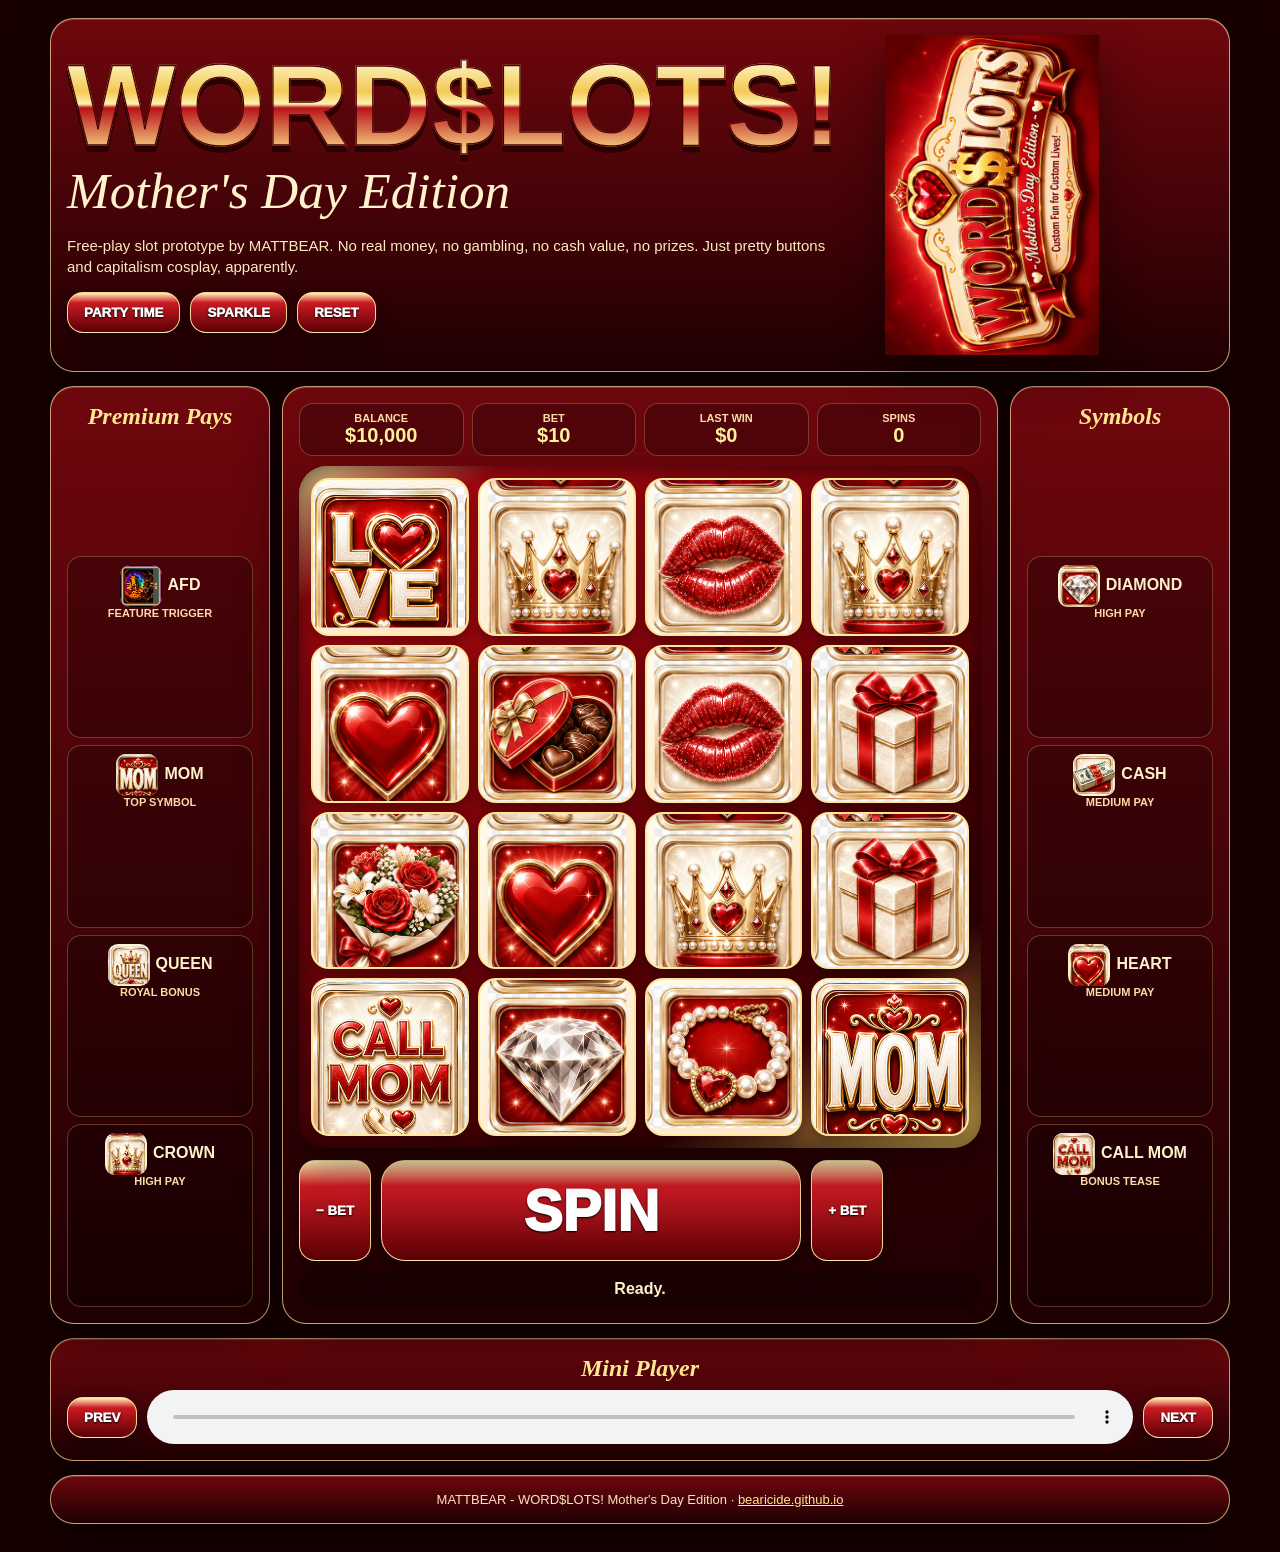
==== commit c82851d3: "Add files via upload" ====
--- a/index.html
+++ b/index.html
@@ -3,308 +3,180 @@
 <head>
 <meta charset="utf-8">
 <meta name="viewport" content="width=device-width, initial-scale=1, viewport-fit=cover">
-<title>MATTBEAR - WORD$LOTS! Mother's Day 2026</title>
+<title>MATTBEAR - WORD$LOTS! Mother's Day Edition</title>
 <meta name="theme-color" content="#b10d18">
 <meta name="mobile-web-app-capable" content="yes">
 <meta name="apple-mobile-web-app-capable" content="yes">
 <meta name="apple-mobile-web-app-status-bar-style" content="black-translucent">
 <meta name="apple-mobile-web-app-title" content="WORD$LOTS">
-<link rel="manifest" href="manifest.webmanifest">
-<link rel="icon" type="image/png" sizes="32x32" href="assets/icons/favicon-32.png">
-<link rel="icon" type="image/png" sizes="16x16" href="assets/icons/favicon-16.png">
-<link rel="apple-touch-icon" href="assets/icons/apple-touch-icon.png">
-<link rel="stylesheet" href="style.css">
+<link rel="manifest" href="./manifest.webmanifest">
+<link rel="icon" type="image/png" sizes="32x32" href="./assets/icons/favicon-32.png">
+<link rel="icon" type="image/png" sizes="16x16" href="./assets/icons/favicon-16.png">
+<link rel="apple-touch-icon" href="./assets/icons/apple-touch-icon.png">
+<style>
+:root{--red:#9e0710;--dark:#210002;--cream:#fff2cc;--gold:#f6cf72}
+*{box-sizing:border-box}
+html,body{margin:0;min-height:100%;font-family:Segoe UI,Arial,sans-serif;background:#180001;color:var(--cream);overflow-x:hidden}
+body:before{content:"";position:fixed;inset:0;background:linear-gradient(180deg,rgba(35,0,0,.50),rgba(15,0,0,.88)),url("./assets/background-red-cream.png") center/cover no-repeat;z-index:-2}
+body:after{content:"";position:fixed;inset:0;background:radial-gradient(circle at 50% 10%,rgba(255,240,170,.25),transparent 32%),radial-gradient(circle at 80% 40%,rgba(255,50,80,.18),transparent 30%);z-index:-1;pointer-events:none}
+.wrap{width:min(1180px,96vw);margin:auto;padding:18px 0 28px}
+.panel{border:1px solid rgba(255,225,150,.7);border-radius:24px;background:linear-gradient(180deg,rgba(130,8,16,.82),rgba(32,0,2,.9));box-shadow:0 20px 46px rgba(0,0,0,.45),inset 0 1px 0 rgba(255,255,255,.18);padding:16px}
+.hero{display:grid;grid-template-columns:1.25fr .75fr;gap:18px;align-items:center}
+.hero img{width:100%;max-height:320px;object-fit:contain;filter:drop-shadow(0 18px 22px rgba(0,0,0,.45))}
+h1{font-family:Impact,'Arial Narrow',sans-serif;font-size:clamp(54px,9vw,130px);line-height:.85;margin:0;color:transparent;background:linear-gradient(#fff9d0,#f3c955 35%,#fff2b0 48%,#b71318 52%,#ffe88f);-webkit-background-clip:text;background-clip:text;-webkit-text-stroke:1.3px #4c0000;filter:drop-shadow(0 6px 0 #2b0000)}
+.subtitle{font-family:Georgia,serif;font-style:italic;font-size:clamp(26px,4vw,58px);margin:6px 0 8px;text-shadow:0 2px 0 #4d0000}
+.note{font-size:15px;line-height:1.4;color:#ffe9c0}
+.controls{display:flex;flex-wrap:wrap;gap:10px;margin-top:12px}
+button{cursor:pointer;border:1px solid rgba(255,235,160,.92);border-radius:16px;padding:12px 16px;background:linear-gradient(180deg,#fff3b5,#cb1a22 25%,#5a0005);color:white;font-weight:1000;text-transform:uppercase;text-shadow:0 1px 2px #000;box-shadow:0 8px 18px rgba(0,0,0,.32)}
+button.big{font-size:clamp(30px,5vw,58px);padding:16px 28px;border-radius:24px;width:100%;max-width:420px}
+.game{display:grid;grid-template-columns:220px minmax(320px,1fr) 220px;gap:12px;margin-top:14px}
+.reels{position:relative;display:grid;grid-template-columns:repeat(4,1fr);gap:9px;aspect-ratio:1/1;padding:12px;border-radius:28px;background:linear-gradient(145deg,#ffeaa0,#ad0811 12%,#390003 80%,#f4c95e);box-shadow:inset 0 0 30px rgba(0,0,0,.75),0 20px 34px rgba(0,0,0,.35)}
+.tile{display:grid;place-items:center;border-radius:18px;background:linear-gradient(145deg,#fffbe6,#ffdcae);border:2px solid rgba(255,230,150,.9);box-shadow:inset 0 0 14px rgba(255,255,255,.65),0 7px 13px rgba(0,0,0,.3);overflow:hidden}
+.tile img{width:100%;height:100%;object-fit:contain}
+.meters{display:grid;grid-template-columns:repeat(4,1fr);gap:8px;margin-bottom:10px}
+.meters div,.pay div{padding:8px;border-radius:14px;background:rgba(0,0,0,.25);border:1px solid rgba(255,226,143,.25);text-align:center}
+.meters span,.pay small{display:block;font-size:11px;text-transform:uppercase;color:#ffdca7;font-weight:900}
+.meters b{font-size:20px;color:#fff19b}
+.pay{display:grid;gap:7px}
+.pay h2,.audio h2{margin:0 0 8px;text-align:center;color:#ffe78f;font-family:Georgia,serif;font-style:italic}
+.pay img{width:42px;height:42px;object-fit:contain;background:#fff2cf;border-radius:10px;margin-right:6px;vertical-align:middle}
+.msg{margin-top:10px;text-align:center;font-weight:900;min-height:36px;padding:9px;border-radius:16px;background:rgba(0,0,0,.25)}
+.audio{margin-top:14px}
+.audio-row{display:grid;grid-template-columns:auto 1fr auto;gap:10px;align-items:center}
+audio{width:100%}
+.footer{text-align:center;margin-top:14px;font-size:13px;color:#ffe2be}
+.partycat{position:fixed;right:18px;bottom:18px;width:min(240px,45vw);display:none;z-index:20;border:2px solid #ffeaa0;border-radius:18px;background:rgba(0,0,0,.35);padding:6px;box-shadow:0 0 28px rgba(255,230,120,.5)}
+.party .partycat{display:block;animation:bob .45s steps(2,end) infinite}
+.party{animation:flash .22s steps(2,end) infinite}
+@keyframes bob{50%{transform:translateY(-8px) rotate(2deg)}}
+@keyframes flash{50%{filter:hue-rotate(80deg) brightness(1.15)}}
+@media(max-width:850px){.hero,.game{grid-template-columns:1fr}.pay{grid-template-columns:repeat(2,1fr)}.meters{grid-template-columns:repeat(2,1fr)}}
+@media(max-width:560px){.wrap{width:100%;padding:8px}.panel{border-radius:18px;padding:10px}.reels{gap:6px;padding:8px}.tile{border-radius:12px}.pay{grid-template-columns:1fr}.controls button{flex:1}.audio-row{grid-template-columns:1fr}}
+</style>
 </head>
 <body>
-<div class="background-layer"></div>
-<div class="ambient-motion" aria-hidden="true"><i></i><i></i><i></i><i></i></div>
-<canvas id="fxCanvas" aria-hidden="true"></canvas>
-<div id="partyCatOverlay" class="party-cat-overlay hidden" aria-hidden="true"><img src="assets/party-cat.gif" alt="Party Cat says Let's Party!"></div>
-<audio id="partyCatAudio" preload="auto" src="assets/sounds/paws-up.mp3"></audio>
-
-<section id="splash" class="splash" tabindex="0" aria-label="Start WORDSLOTS">
-  <div class="splash-inner">
-    <img src="assets/hero-wordslots.png" alt="WORD$LOTS Mother's Day Edition" class="splash-art">
-    <div class="splash-title">
-      <div class="title-premium">WORD$LOTS!</div>
-      <div class="title-script">Mother's Day Edition</div>
-      <div class="title-byline">by <span class="rainbow-word"><span>M</span><span>A</span><span>T</span><span>T</span><span>B</span><span>E</span><span>A</span><span>R</span></span></div>
+<img class="partycat" src="./assets/party-cat.gif" alt="Party Cat">
+<div class="wrap">
+  <section class="hero panel">
+    <div>
+      <h1>WORD$LOTS!</h1>
+      <div class="subtitle">Mother's Day Edition</div>
+      <p class="note">Free-play slot prototype by MATTBEAR. No real money, no gambling, no cash value, no prizes. Just pretty buttons and capitalism cosplay, apparently.</p>
+      <div class="controls">
+        <button id="partyBtn">Party Time</button>
+        <button id="sparkleBtn">Sparkle</button>
+        <button id="resetBtn">Reset</button>
+      </div>
     </div>
-    <button class="start-button">CLICK ANYWHERE TO START</button>
-    <p class="legal-note">Free-play entertainment only. No real money, gambling, cash value, or prizes.</p>
-  </div>
-</section>
-
-<main class="app-shell">
-  <header class="hero-panel panel">
-    <section class="hero-copy">
-      <p class="eyebrow">Premium Free-Play Slot Experience</p>
-      <h1 class="site-title"><span class="wordmark">WORD$LOTS!</span><span class="edition">Mother's Day Edition</span><span class="byline">by <a class="rainbow-word" href="https://bearicide.github.io" target="_blank" rel="noopener"><span>M</span><span>A</span><span>T</span><span>T</span><span>B</span><span>E</span><span>A</span><span>R</span></a></span></h1>
-      <p class="hero-desc">A true 4×4 red-and-cream Mother’s Day slot with fixed paylines, visible wins, Sparkle Mode, Party Time, and the All Fall Down Hold & Win feature.</p>
-      <nav class="link-row" aria-label="MATTBEAR links">
-        <a href="https://bearicide.github.io" target="_blank" rel="noopener">Website</a>
-        <a href="https://soundcloud.com/mattbear86" target="_blank" rel="noopener">SoundCloud</a>
-        <a href="https://suno.com/@mattbear86" target="_blank" rel="noopener">Suno</a>
-        <a href="https://instagram.com/mattbearig" target="_blank" rel="noopener">Instagram</a>
-        <a href="https://www.facebook.com/matt.baier.929285" target="_blank" rel="noopener">Facebook</a>
-        <a href="mailto:mattbear86@hotmail.com">Email</a>
-      </nav>
-      <div class="button-row">
-        <button id="rulesBtn">Rules</button>
-        <button id="linesBtn">Show Lines</button>
-        <button id="sparkleBtn">Sparkle Mode</button>
-        <button id="partyBtn" class="party-time-btn">PARTY TIME!</button>
-        <button id="installAppBtn" class="install-app-btn" type="button" hidden>Install App</button>
-      </div>
-    </section>
-
-    <aside class="hero-media">
-      <div class="hero-frame">
-        <img src="assets/hero-wordslots.png" alt="WORD$LOTS hero banner">
-      </div>
-    </aside>
-  </header>
-
-  <section class="instructions panel">
-    <b>How to play:</b> Pick a total bet and spin. The 12 fixed paylines evaluate left-to-right. Matching symbols must be adjacent on the same line. Random scattered matches do not pay. 2 matching symbols pay 2× line bet, 3 pay 50× line bet, and 4 pays the listed symbol award. AFD may stick during its active fall and can trigger Hold & Win when it reaches all four reels.
-    <div class="touch-help">Touch controls: tap the reel box to spin. Swipe the reel box left/right to change bet. Landscape mode is supported.</div>
+    <img src="./assets/hero-wordslots.png" alt="WORD$LOTS Mother's Day hero">
   </section>
 
-  <section class="machine-layout">
-    <aside class="pay-panel panel left-player-rail">
-      <section id="luckMeterRail" class="luck-meter-card" aria-live="polite">
-        <div class="luck-meter-head"><span>Luck Meter</span><b id="luckMeterLabel">Warming Up</b></div>
-        <div class="luck-meter-track"><i id="luckMeterFill"></i></div>
-        <p id="luckMeterNote">Luck now increases RTP with a capped boost. Losses charge it, wins drain it.</p>
-      </section>
-      <section class="left-spin-log-card" aria-live="polite">
-        <h2>Spin Log</h2>
-        <div id="spinLog" class="spin-log"></div>
-      </section>
+  <section class="game">
+    <aside class="pay panel">
       <h2>Premium Pays</h2>
-      <div id="leftPayList"></div>
+      <div><img src="./assets/tile-afd.png"><b>AFD</b><small>Feature trigger</small></div>
+      <div><img src="./assets/tile-mom.png"><b>MOM</b><small>Top symbol</small></div>
+      <div><img src="./assets/tile-queen.png"><b>QUEEN</b><small>Royal bonus</small></div>
+      <div><img src="./assets/tile-crown.png"><b>CROWN</b><small>High pay</small></div>
     </aside>
 
-    <section class="machine-card panel">
+    <main class="panel">
       <div class="meters">
-        <div><span>Balance</span><b id="balanceOut">$0.00</b></div>
-        <div><span>Total Bet</span><b id="betOut">$0.00</b></div>
-        <div><span>Line Bet</span><b id="lineBetOut">$0.00</b></div>
-        <div><span>Last Win</span><b id="lastWinOut">$0.00</b></div>
+        <div><span>Balance</span><b id="balance">$10,000</b></div>
+        <div><span>Bet</span><b id="bet">$10</b></div>
+        <div><span>Last Win</span><b id="lastWin">$0</b></div>
+        <div><span>Spins</span><b id="spins">0</b></div>
       </div>
-      <div class="quick-reel-scale" aria-label="Quick reel scale control">
-        <label for="quickReelScale">Reel Scale</label>
-        <input id="quickReelScale" type="range" min="78" max="108" value="92" step="1">
-        <b id="quickReelScaleOut">92%</b>
-      </div>
-      <div id="reelsShell" class="reels-shell">
-        <canvas id="lineCanvas" aria-hidden="true"></canvas>
-        <div id="winBanner" class="win-banner hidden"></div>
-        <div id="grid" class="grid" aria-label="4 by 4 reel grid"></div>
-      </div>
+      <div id="reels" class="reels" aria-label="Slot reels"></div>
       <div class="controls">
         <button id="betDown">− Bet</button>
-        <button id="spinBtn" class="spin-main">SPIN</button>
+        <button id="spinBtn" class="big">SPIN</button>
         <button id="betUp">+ Bet</button>
-        <button id="maxBetBtn">Max</button>
-        <button id="autoBtn">Auto</button>
       </div>
-      <div id="autoSettings" class="auto-settings" aria-label="Auto spin settings">
-        <label>Auto Spins
-          <select id="autoSpinCount">
-            <option value="10">10</option>
-            <option value="25" selected>25</option>
-            <option value="50">50</option>
-            <option value="100">100</option>
-            <option value="0">∞</option>
-          </select>
-        </label>
-        <label>Delay <input id="autoSpinDelay" type="range" min="250" max="1500" step="50" value="650"><b id="autoSpinDelayOut">650ms</b></label>
-        <label class="auto-check"><input id="autoStopOnWin" type="checkbox"> Stop On Win</label>
-        <label class="auto-check"><input id="autoStopOnFeature" type="checkbox" checked> Stop On Feature</label>
-      </div>
-      <div class="turbo-controls" aria-label="Turbo spin controls">
-        <span>Turbo Spin</span>
-        <button id="turbo10" type="button">10×</button>
-        <button id="turbo50" type="button">50×</button>
-        <button id="turbo100" type="button">100×</button>
-      </div>
-      <div id="message" class="message">Ready.</div>
-      <div id="batchSummary" class="batch-summary hidden" aria-live="polite"></div>
-    </section>
+      <div id="msg" class="msg">Ready.</div>
+    </main>
 
-    <aside class="pay-panel panel">
-      <h2>Specials</h2>
-      <div id="rightPayList"></div>
-      <div id="afdSpecialCard" class="special-card afd-special"><img src="assets/tile-afd.png" alt="All Fall Down special tile"><b>ALL FALL DOWN</b><span>Wild in line checks. Sticky during active fall. AFD on all four reels opens Hold & Win.</span></div>
+    <aside class="pay panel">
+      <h2>Symbols</h2>
+      <div><img src="./assets/tile-diamond.png"><b>DIAMOND</b><small>High pay</small></div>
+      <div><img src="./assets/tile-cash.png"><b>CASH</b><small>Medium pay</small></div>
+      <div><img src="./assets/tile-heart.png"><b>HEART</b><small>Medium pay</small></div>
+      <div><img src="./assets/tile-call-mom.png"><b>CALL MOM</b><small>Bonus tease</small></div>
     </aside>
   </section>
 
-  <section id="audioDockPanel" class="audio-dock-panel panel" aria-label="Music player and playlist">
+  <section class="audio panel">
     <h2>Mini Player</h2>
-    <section class="mini-player" aria-label="Audio mini player">
-        <button id="audioToggle" class="audio-play" aria-label="Play or pause audio">▶</button>
-        <div class="track-info"><b>Mother’s Day Shine Loop</b><span>Web audio ambience</span></div>
-        <div class="wave-bars" aria-hidden="true"><i></i><i></i><i></i><i></i><i></i><i></i><i></i><i></i></div>
-        <input id="volumeSlider" type="range" min="0" max="100" value="35" aria-label="Volume">
-        <label class="audio-upload hero-audio-upload">Add Songs<input id="audioUpload" type="file" accept="audio/*" multiple></label>
-        <audio id="userAudio" preload="auto"><source src="assets/sounds/mothers-day-groove.mp3" type="audio/mpeg"></audio>
-        <details class="playlist-panel compact-playlist" aria-label="Audio playlist queue">
-          <summary class="playlist-summary"><span>Queue</span><b id="playlistCount">0 songs</b></summary>
-          <div id="playlistQueue" class="playlist-queue">No songs queued.</div>
-          <div class="playlist-actions">
-            <button id="prevTrackBtn" type="button">Prev</button>
-            <button id="nextTrackBtn" type="button">Next</button>
-            <button id="clearPlaylistBtn" type="button">Clear</button>
-          </div>
-        </details>
-      </section>
-  </section>
-
-  <section class="lower-grid">
-    <article class="panel"><h2>12 Fixed Paylines</h2><div id="lineList" class="line-list"></div></article>
-    <article class="panel session-panel"><h2>Session Summary</h2><div id="sessionStats" class="session-stats"></div><button id="clearHistoryBtn" class="clear-history" type="button">Clear History</button></article>
-    <article class="panel"><h2>Full Paytable</h2><div id="fullPaytable" class="full-paytable"></div></article>
+    <div class="audio-row">
+      <button id="prevSong">Prev</button>
+      <audio id="music" controls preload="metadata" src="./assets/sounds/mothers-day-groove.mp3"></audio>
+      <button id="nextSong">Next</button>
+    </div>
   </section>
 
   <footer class="footer panel">
-    <div><b>MATTBEAR - WORD$LOTS! Mother's Day 2026 - by <a class="rainbow-word" href="https://bearicide.github.io" target="_blank" rel="noopener"><span>M</span><span>A</span><span>T</span><span>T</span><span>B</span><span>E</span><span>A</span><span>R</span></a></b></div>
-    <p>Free-play portfolio game. No real money, gambling, cash value, or prizes. <a href="https://bearicide.github.io" target="_blank" rel="noopener">bearicide.github.io</a> · <a href="https://suno.com/@mattbear86" target="_blank" rel="noopener">suno.com/@mattbear86</a> · <a href="https://soundcloud.com/mattbear86" target="_blank" rel="noopener">SoundCloud</a> · <a href="https://instagram.com/mattbearig" target="_blank" rel="noopener">Instagram</a></p>
+    MATTBEAR - WORD$LOTS! Mother's Day Edition · <a href="https://bearicide.github.io" style="color:#ffe78f">bearicide.github.io</a>
   </footer>
-</main>
+</div>
 
-<nav id="mobileQuickControls" class="mobile-quick-controls" aria-label="Mobile quick slot controls">
-  <button id="mobileBetDown" type="button">− Bet</button>
-  <button id="mobileSpin" class="mobile-spin" type="button">SPIN</button>
-  <button id="mobileBetUp" type="button">+ Bet</button>
-  <button id="mobileAuto" type="button">Auto</button>
-</nav>
-
-<section id="adminPanel" class="admin-panel panel hidden" aria-label="Hidden admin panel">
-  <button id="closeAdmin" class="close-admin" aria-label="Close admin">×</button>
-  <h2>Hidden Admin</h2>
-  <p class="admin-shortcut">Shortcut: CTRL + SHIFT + M</p><p class="admin-help">Every slider below includes a plain-English note. Tiny victory for not guessing what haunted machinery does.</p>
-  <details class="admin-details admin-defaults-note">
-    <summary>Defaults Side Note</summary>
-    <p class="admin-help">Quick reference only. These notes do not change math by themselves; the actual reset/default logic still lives in the app state.</p>
-    <div class="defaults-note-grid">
-      <section>
-        <h4>Runtime</h4>
-        <ul>
-          <li>Balance: <b>$10,000</b></li>
-          <li>Selected bet: <b>$10</b></li>
-          <li>Luck: <b>0%</b></li>
-          <li>Playlist queue: <b>7 preloaded songs</b></li>
-          <li>Sparkle / Lines / Party Time: <b>off by default</b></li>
-        </ul>
-      </section>
-      <section>
-        <h4>Economy</h4>
-        <ul>
-          <li>Global / Base / AFD / Hold RTP: <b>100%</b></li>
-          <li>Active paylines: <b>12</b></li>
-          <li>2-match: <b>2× line bet</b></li>
-          <li>3-match: <b>50× line bet</b></li>
-          <li>4-match multiplier: <b>100%</b></li>
-        </ul>
-      </section>
-      <section>
-        <h4>Luck</h4>
-        <ul>
-          <li>Luck Meter: <b>ON</b></li>
-          <li>Max RTP boost: <b>+18%</b></li>
-          <li>Loss gain: <b>+4 points</b></li>
-          <li>Win drain: <b>7 points scaled by win</b></li>
-          <li>Boost touches line wins, Hold & Win, and a small premium/AFD nudge.</li>
-        </ul>
-      </section>
-      <section>
-        <h4>AFD / Hold & Win</h4>
-        <ul>
-          <li>AFD enabled: <b>ON</b></li>
-          <li>AFD base chance: <b>1.2%</b></li>
-          <li>AFD passes: <b>2</b></li>
-          <li>AFD chance cap: <b>13%</b></li>
-          <li>Hold minimum award: <b>20× total bet</b></li>
-          <li>Starting respins: <b>3</b></li>
-        </ul>
-      </section>
-      <section>
-        <h4>Motion / FX</h4>
-        <ul>
-          <li>Spin length: <b>9 ticks</b></li>
-          <li>Spin speed: <b>75ms</b></li>
-          <li>Auto delay: <b>650ms</b></li>
-          <li>Stop on win: <b>OFF</b></li>
-          <li>Stop on feature: <b>ON</b></li>
-          <li>Win banner: <b>4.2s</b></li>
-        </ul>
-      </section>
-      <section>
-        <h4>Layout / Sound</h4>
-        <ul>
-          <li>Reel gap: <b>8px</b></li>
-          <li>Tile radius: <b>18px</b></li>
-          <li>Reel scale: <b>92%</b></li>
-          <li>Reel brightness: <b>85%</b></li>
-          <li>Mini-player volume: <b>30%</b></li>
-          <li>Game SFX volume: <b>72%</b></li>
-        </ul>
-      </section>
-    </div>
-    <p class="admin-reset-note"><b>Reset rule:</b> page exit / reload clears saved runtime values so the next launch starts from defaults.</p>
-  </details>
-
-  <div id="adminSliders" class="admin-sliders"></div>
-  <section class="admin-audio admin-details">
-    <h3>Audio Upload</h3>
-    <p id="adminAudioName">No songs queued.</p>
-    <label class="audio-upload admin-audio-upload">Add Songs<input id="adminAudioUpload" type="file" accept="audio/*" multiple></label>
-    <div class="admin-actions">
-      <button id="adminAudioPlay">Play / Pause Playlist</button>
-      <button id="adminPrevTrackBtn" type="button">Previous Track</button>
-      <button id="adminNextTrackBtn" type="button">Next Track</button>
-      <button id="clearAudioBtn">Clear Playlist</button>
-    </div>
-  </section>
-  <details class="admin-details">
-    <summary>Hold & Win Admin</summary>
-    <div class="admin-actions">
-      <button id="presetTight">Tight Preset</button>
-      <button id="presetStandard">Standard Preset</button>
-      <button id="presetGenerous">Generous Preset</button>
-      <button id="presetChaos">Chaos Preset</button>
-      <button id="forceAfdBtn">Test AFD Board</button>
-      <button id="forceBigWinBtn">Test Big Win</button>
-      <button id="forceHoldBtn">Open Hold & Win</button>
-      <button id="simulateBtn">Run 1,000 Spin Sim</button>
-      <button id="exportAdminBtn">Export JSON</button>
-      <button id="importAdminBtn">Import JSON</button>
-      <button id="resetSaveBtn">Reset Save</button>
-      <button id="showDefaultsBtn" type="button">Show Defaults</button>
-      <button id="resetAllDefaultsBtn" type="button">Reset All Defaults Now</button>
-    </div>
-    <pre id="adminReadout"></pre>
-  </details>
-  <details class="admin-details">
-    <summary>Hyper Spin Admin</summary>
-    <p class="admin-help">Hyper Spin runs silent bulk spins and returns a math summary. Admin only.</p>
-    <div class="admin-actions hyper-actions">
-      <button id="hyper1000" type="button">Hyper 1,000×</button>
-      <button id="hyper5000" type="button">Hyper 5,000×</button>
-    </div>
-  </details>
-</section>
-
-<section id="holdFeature" class="hold-feature hidden">
-  <div class="feature-card panel">
-    <h2>ALL FALL DOWN</h2>
-    <p id="featureStatus">Hold & Win</p>
-    <div id="featureGrid" class="feature-grid"></div>
-    <button id="featureSpinBtn">RESPIN</button>
-  </div>
-</section>
-
-<script src="app.js"></script>
+<script>
+const symbols = [
+ "tile-afd.png","tile-mom.png","tile-queen.png","tile-crown.png","tile-diamond.png",
+ "tile-cash.png","tile-love.png","tile-heart.png","tile-call-mom.png","tile-perfume.png",
+ "tile-kiss.png","tile-card.png","tile-gift-box.png","tile-chocolates.png","tile-bouquet.png","tile-pearls.png"
+];
+const songs = [
+ "mothers-day-groove.mp3","lo-funk-instrumental.mp3","the-funk-of-doom.mp3","the-funk-of-doom-2.mp3",
+ "underwater-funk.mp3","underwater-funk-alt.mp3","whats-in-your-pocket-ooh-yeah.mp3"
+];
+let balance=10000, bet=10, spins=0, songIndex=0;
+const reels=document.getElementById("reels"), msg=document.getElementById("msg"), music=document.getElementById("music");
+function money(n){return "$"+Math.round(n).toLocaleString();}
+function drawGrid(arr=[]){
+ reels.innerHTML="";
+ for(let i=0;i<16;i++){
+   const s=arr[i]||symbols[Math.floor(Math.random()*symbols.length)];
+   const d=document.createElement("div");
+   d.className="tile";
+   d.innerHTML=`<img src="./assets/${s}" alt="${s.replace("tile-","").replace(".png","")}">`;
+   reels.appendChild(d);
+ }
+}
+function spin(){
+ if(balance<bet){msg.textContent="Not enough balance."; return;}
+ balance-=bet; spins++;
+ const arr=Array.from({length:16},()=>symbols[Math.floor(Math.random()*symbols.length)]);
+ drawGrid(arr);
+ let win=0;
+ const rows=[[0,1,2,3],[4,5,6,7],[8,9,10,11],[12,13,14,15]];
+ rows.forEach(r=>{
+   const vals=r.map(i=>arr[i]);
+   if(vals.every(v=>v===vals[0])){
+     win += vals[0]==="tile-afd.png" ? bet*100 : bet*25;
+   } else if(vals[0]===vals[1] && vals[1]===vals[2]) {
+     win += bet*8;
+   }
+ });
+ if(arr.filter(x=>x==="tile-afd.png").length>=4){win += bet*50; msg.textContent="ALL FALL DOWN feature tease!";}
+ else msg.textContent = win ? "Win: "+money(win) : "No win.";
+ balance+=win;
+ document.getElementById("balance").textContent=money(balance);
+ document.getElementById("bet").textContent=money(bet);
+ document.getElementById("lastWin").textContent=money(win);
+ document.getElementById("spins").textContent=spins;
+ const snd = new Audio(win ? "./assets/sounds/small-win.wav" : "./assets/sounds/no-win-soft.wav");
+ snd.volume=.35; snd.play().catch(()=>{});
+}
+document.getElementById("spinBtn").onclick=spin;
+document.getElementById("betUp").onclick=()=>{bet=Math.min(100,bet+10);document.getElementById("bet").textContent=money(bet);};
+document.getElementById("betDown").onclick=()=>{bet=Math.max(10,bet-10);document.getElementById("bet").textContent=money(bet);};
+document.getElementById("resetBtn").onclick=()=>{balance=10000;bet=10;spins=0;document.getElementById("balance").textContent=money(balance);document.getElementById("bet").textContent=money(bet);document.getElementById("lastWin").textContent="$0";document.getElementById("spins").textContent="0";drawGrid();msg.textContent="Reset.";};
+document.getElementById("partyBtn").onclick=()=>{document.body.classList.toggle("party"); new Audio("./assets/sounds/party-time-start.wav").play().catch(()=>{});};
+document.getElementById("sparkleBtn").onclick=()=>{new Audio("./assets/sounds/sparkle-mode.wav").play().catch(()=>{}); msg.textContent="Sparkle mode tickled. Tiny theater for the button goblins.";};
+document.getElementById("prevSong").onclick=()=>{songIndex=(songIndex+songs.length-1)%songs.length; music.src="./assets/sounds/"+songs[songIndex]; music.play().catch(()=>{});};
+document.getElementById("nextSong").onclick=()=>{songIndex=(songIndex+1)%songs.length; music.src="./assets/sounds/"+songs[songIndex]; music.play().catch(()=>{});};
+drawGrid();
+if("serviceWorker" in navigator){window.addEventListener("load",()=>navigator.serviceWorker.register("./sw.js").catch(()=>{}));}
+</script>
 </body>
 </html>
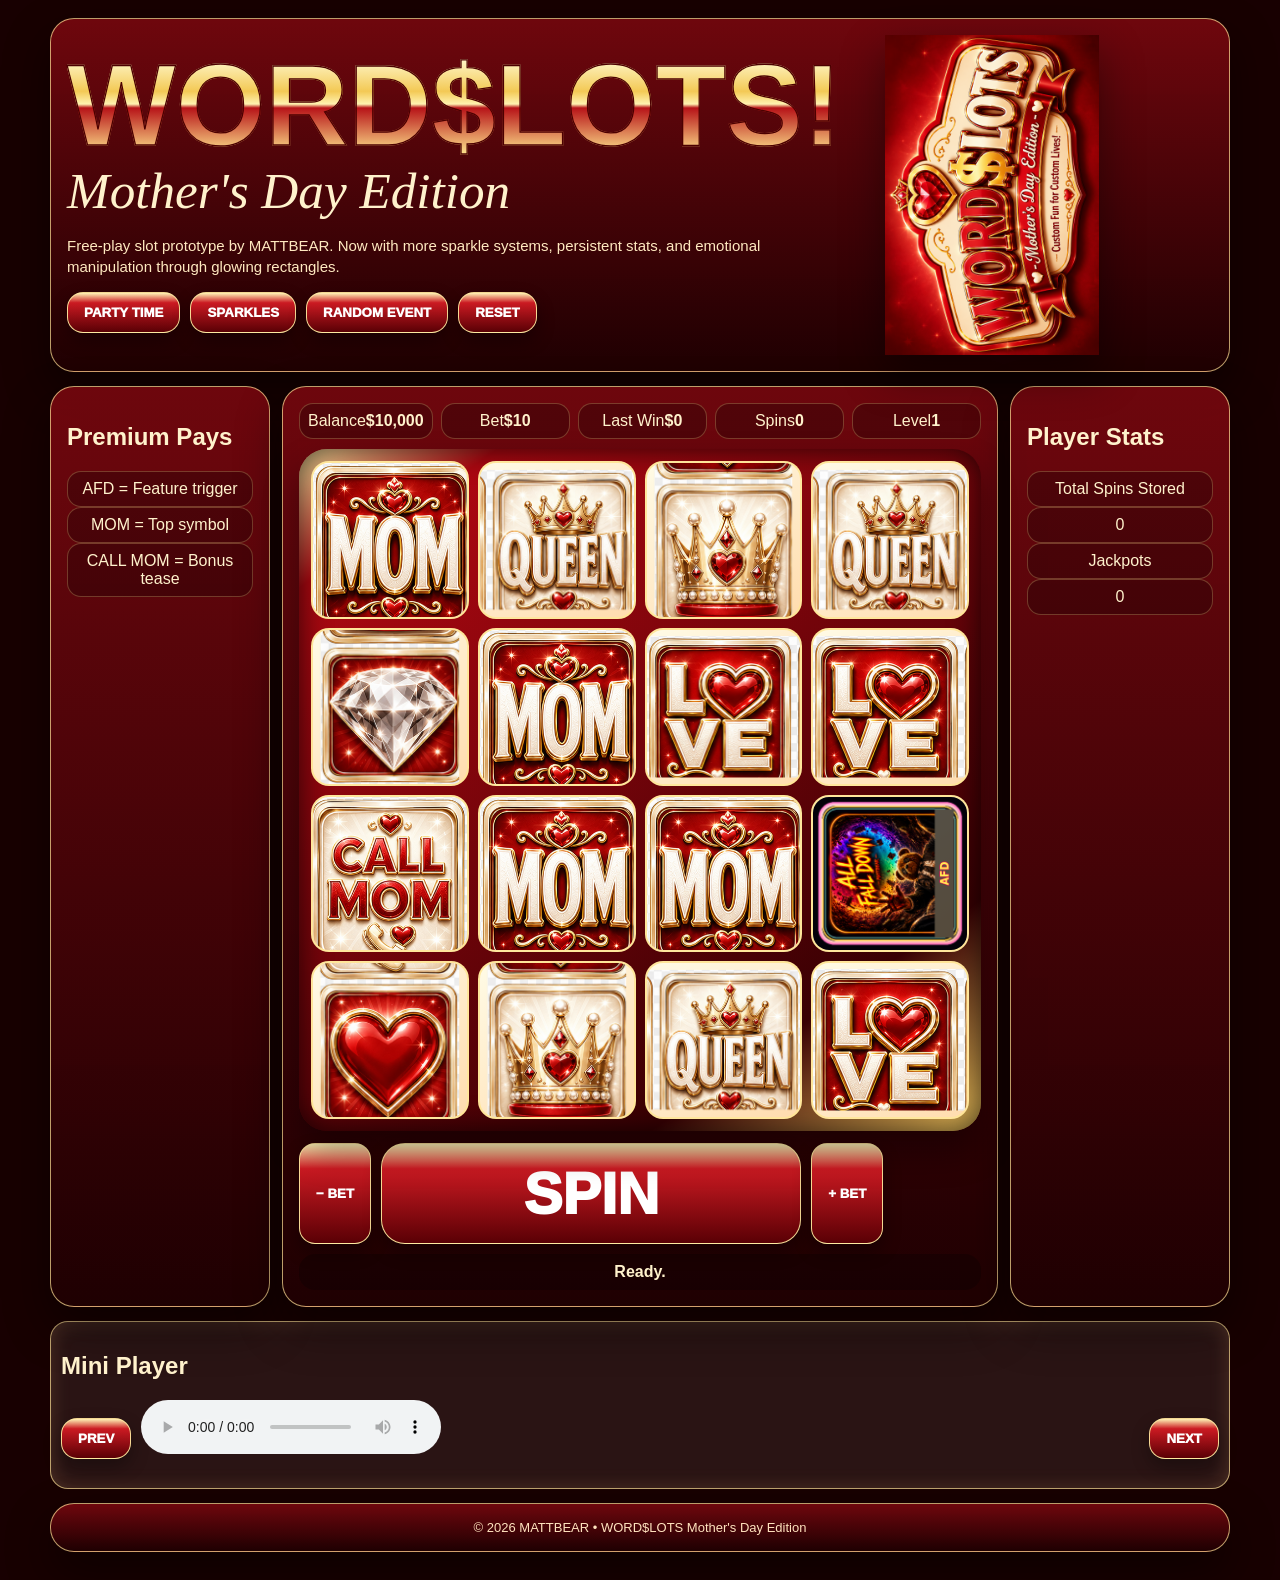
==== commit 40277305: "Add fun pass systems and persistent polish" ====
--- a/index.html
+++ b/index.html
@@ -6,177 +6,118 @@
 <title>MATTBEAR - WORD$LOTS! Mother's Day Edition</title>
 <meta name="theme-color" content="#b10d18">
 <meta name="mobile-web-app-capable" content="yes">
-<meta name="apple-mobile-web-app-capable" content="yes">
-<meta name="apple-mobile-web-app-status-bar-style" content="black-translucent">
-<meta name="apple-mobile-web-app-title" content="WORD$LOTS">
 <link rel="manifest" href="./manifest.webmanifest">
 <link rel="icon" type="image/png" sizes="32x32" href="./assets/icons/favicon-32.png">
-<link rel="icon" type="image/png" sizes="16x16" href="./assets/icons/favicon-16.png">
-<link rel="apple-touch-icon" href="./assets/icons/apple-touch-icon.png">
 <style>
-:root{--red:#9e0710;--dark:#210002;--cream:#fff2cc;--gold:#f6cf72}
+:root{--red:#9e0710;--dark:#210002;--cream:#fff2cc;--gold:#f6cf72;--pink:#ff8ab6}
 *{box-sizing:border-box}
 html,body{margin:0;min-height:100%;font-family:Segoe UI,Arial,sans-serif;background:#180001;color:var(--cream);overflow-x:hidden}
 body:before{content:"";position:fixed;inset:0;background:linear-gradient(180deg,rgba(35,0,0,.50),rgba(15,0,0,.88)),url("./assets/background-red-cream.png") center/cover no-repeat;z-index:-2}
-body:after{content:"";position:fixed;inset:0;background:radial-gradient(circle at 50% 10%,rgba(255,240,170,.25),transparent 32%),radial-gradient(circle at 80% 40%,rgba(255,50,80,.18),transparent 30%);z-index:-1;pointer-events:none}
+#fx-overlay{position:fixed;inset:0;pointer-events:none;overflow:hidden;z-index:999}
+.sparkle{position:absolute;width:10px;height:10px;border-radius:50%;background:radial-gradient(circle,#fff,var(--pink));opacity:.8;animation:floatUp 2.4s linear forwards}
+@keyframes floatUp{0%{transform:translateY(0) scale(.5);opacity:0}15%{opacity:1}100%{transform:translateY(-220px) scale(1.6);opacity:0}}
 .wrap{width:min(1180px,96vw);margin:auto;padding:18px 0 28px}
-.panel{border:1px solid rgba(255,225,150,.7);border-radius:24px;background:linear-gradient(180deg,rgba(130,8,16,.82),rgba(32,0,2,.9));box-shadow:0 20px 46px rgba(0,0,0,.45),inset 0 1px 0 rgba(255,255,255,.18);padding:16px}
+.panel{border:1px solid rgba(255,225,150,.7);border-radius:24px;background:linear-gradient(180deg,rgba(130,8,16,.82),rgba(32,0,2,.9));box-shadow:0 20px 46px rgba(0,0,0,.45);padding:16px}
 .hero{display:grid;grid-template-columns:1.25fr .75fr;gap:18px;align-items:center}
 .hero img{width:100%;max-height:320px;object-fit:contain;filter:drop-shadow(0 18px 22px rgba(0,0,0,.45))}
-h1{font-family:Impact,'Arial Narrow',sans-serif;font-size:clamp(54px,9vw,130px);line-height:.85;margin:0;color:transparent;background:linear-gradient(#fff9d0,#f3c955 35%,#fff2b0 48%,#b71318 52%,#ffe88f);-webkit-background-clip:text;background-clip:text;-webkit-text-stroke:1.3px #4c0000;filter:drop-shadow(0 6px 0 #2b0000)}
-.subtitle{font-family:Georgia,serif;font-style:italic;font-size:clamp(26px,4vw,58px);margin:6px 0 8px;text-shadow:0 2px 0 #4d0000}
+h1{font-family:Impact,'Arial Narrow',sans-serif;font-size:clamp(54px,9vw,130px);line-height:.85;margin:0;color:transparent;background:linear-gradient(#fff9d0,#f3c955 35%,#fff2b0 48%,#b71318 52%,#ffe88f);-webkit-background-clip:text;background-clip:text;-webkit-text-stroke:1.3px #4c0000}
+.subtitle{font-family:Georgia,serif;font-style:italic;font-size:clamp(26px,4vw,58px);margin:6px 0 8px}
 .note{font-size:15px;line-height:1.4;color:#ffe9c0}
 .controls{display:flex;flex-wrap:wrap;gap:10px;margin-top:12px}
-button{cursor:pointer;border:1px solid rgba(255,235,160,.92);border-radius:16px;padding:12px 16px;background:linear-gradient(180deg,#fff3b5,#cb1a22 25%,#5a0005);color:white;font-weight:1000;text-transform:uppercase;text-shadow:0 1px 2px #000;box-shadow:0 8px 18px rgba(0,0,0,.32)}
-button.big{font-size:clamp(30px,5vw,58px);padding:16px 28px;border-radius:24px;width:100%;max-width:420px}
+button{cursor:pointer;border:1px solid rgba(255,235,160,.92);border-radius:16px;padding:12px 16px;background:linear-gradient(180deg,#fff3b5,#cb1a22 25%,#5a0005);color:white;font-weight:1000;text-transform:uppercase;box-shadow:0 8px 18px rgba(0,0,0,.32)}
+button.big{font-size:clamp(30px,5vw,58px);padding:16px 28px;border-radius:24px;width:100%;max-width:420px;animation:pulse 2s infinite}
+@keyframes pulse{50%{transform:scale(1.03);filter:brightness(1.08)}}
 .game{display:grid;grid-template-columns:220px minmax(320px,1fr) 220px;gap:12px;margin-top:14px}
 .reels{position:relative;display:grid;grid-template-columns:repeat(4,1fr);gap:9px;aspect-ratio:1/1;padding:12px;border-radius:28px;background:linear-gradient(145deg,#ffeaa0,#ad0811 12%,#390003 80%,#f4c95e);box-shadow:inset 0 0 30px rgba(0,0,0,.75),0 20px 34px rgba(0,0,0,.35)}
-.tile{display:grid;place-items:center;border-radius:18px;background:linear-gradient(145deg,#fffbe6,#ffdcae);border:2px solid rgba(255,230,150,.9);box-shadow:inset 0 0 14px rgba(255,255,255,.65),0 7px 13px rgba(0,0,0,.3);overflow:hidden}
+.tile{display:grid;place-items:center;border-radius:18px;background:linear-gradient(145deg,#fffbe6,#ffdcae);border:2px solid rgba(255,230,150,.9);overflow:hidden;transition:transform .2s ease, filter .2s ease}
+.tile.win{transform:scale(1.06);filter:brightness(1.15) drop-shadow(0 0 12px gold)}
 .tile img{width:100%;height:100%;object-fit:contain}
-.meters{display:grid;grid-template-columns:repeat(4,1fr);gap:8px;margin-bottom:10px}
+.meters{display:grid;grid-template-columns:repeat(5,1fr);gap:8px;margin-bottom:10px}
 .meters div,.pay div{padding:8px;border-radius:14px;background:rgba(0,0,0,.25);border:1px solid rgba(255,226,143,.25);text-align:center}
-.meters span,.pay small{display:block;font-size:11px;text-transform:uppercase;color:#ffdca7;font-weight:900}
-.meters b{font-size:20px;color:#fff19b}
-.pay{display:grid;gap:7px}
-.pay h2,.audio h2{margin:0 0 8px;text-align:center;color:#ffe78f;font-family:Georgia,serif;font-style:italic}
-.pay img{width:42px;height:42px;object-fit:contain;background:#fff2cf;border-radius:10px;margin-right:6px;vertical-align:middle}
 .msg{margin-top:10px;text-align:center;font-weight:900;min-height:36px;padding:9px;border-radius:16px;background:rgba(0,0,0,.25)}
 .audio{margin-top:14px}
 .audio-row{display:grid;grid-template-columns:auto 1fr auto;gap:10px;align-items:center}
-audio{width:100%}
+.player-glow{padding:10px;border-radius:18px;background:rgba(255,255,255,.08);box-shadow:0 0 20px rgba(255,190,120,.18) inset}
+.eq{display:flex;gap:3px;height:20px;align-items:flex-end}.eq span{width:5px;background:var(--gold);animation:eq 1s infinite ease-in-out}.eq span:nth-child(2){animation-delay:.2s}.eq span:nth-child(3){animation-delay:.4s}.eq span:nth-child(4){animation-delay:.6s}
+@keyframes eq{0%,100%{height:6px}50%{height:20px}}
 .footer{text-align:center;margin-top:14px;font-size:13px;color:#ffe2be}
-.partycat{position:fixed;right:18px;bottom:18px;width:min(240px,45vw);display:none;z-index:20;border:2px solid #ffeaa0;border-radius:18px;background:rgba(0,0,0,.35);padding:6px;box-shadow:0 0 28px rgba(255,230,120,.5)}
-.party .partycat{display:block;animation:bob .45s steps(2,end) infinite}
-.party{animation:flash .22s steps(2,end) infinite}
-@keyframes bob{50%{transform:translateY(-8px) rotate(2deg)}}
-@keyframes flash{50%{filter:hue-rotate(80deg) brightness(1.15)}}
-@media(max-width:850px){.hero,.game{grid-template-columns:1fr}.pay{grid-template-columns:repeat(2,1fr)}.meters{grid-template-columns:repeat(2,1fr)}}
-@media(max-width:560px){.wrap{width:100%;padding:8px}.panel{border-radius:18px;padding:10px}.reels{gap:6px;padding:8px}.tile{border-radius:12px}.pay{grid-template-columns:1fr}.controls button{flex:1}.audio-row{grid-template-columns:1fr}}
+@media(max-width:850px){.hero,.game{grid-template-columns:1fr}.meters{grid-template-columns:repeat(2,1fr)}}
 </style>
 </head>
 <body>
-<img class="partycat" src="./assets/party-cat.gif" alt="Party Cat">
+<div id="fx-overlay"></div>
 <div class="wrap">
-  <section class="hero panel">
-    <div>
-      <h1>WORD$LOTS!</h1>
-      <div class="subtitle">Mother's Day Edition</div>
-      <p class="note">Free-play slot prototype by MATTBEAR. No real money, no gambling, no cash value, no prizes. Just pretty buttons and capitalism cosplay, apparently.</p>
-      <div class="controls">
-        <button id="partyBtn">Party Time</button>
-        <button id="sparkleBtn">Sparkle</button>
-        <button id="resetBtn">Reset</button>
-      </div>
-    </div>
-    <img src="./assets/hero-wordslots.png" alt="WORD$LOTS Mother's Day hero">
-  </section>
-
-  <section class="game">
-    <aside class="pay panel">
-      <h2>Premium Pays</h2>
-      <div><img src="./assets/tile-afd.png"><b>AFD</b><small>Feature trigger</small></div>
-      <div><img src="./assets/tile-mom.png"><b>MOM</b><small>Top symbol</small></div>
-      <div><img src="./assets/tile-queen.png"><b>QUEEN</b><small>Royal bonus</small></div>
-      <div><img src="./assets/tile-crown.png"><b>CROWN</b><small>High pay</small></div>
-    </aside>
-
-    <main class="panel">
-      <div class="meters">
-        <div><span>Balance</span><b id="balance">$10,000</b></div>
-        <div><span>Bet</span><b id="bet">$10</b></div>
-        <div><span>Last Win</span><b id="lastWin">$0</b></div>
-        <div><span>Spins</span><b id="spins">0</b></div>
-      </div>
-      <div id="reels" class="reels" aria-label="Slot reels"></div>
-      <div class="controls">
-        <button id="betDown">− Bet</button>
-        <button id="spinBtn" class="big">SPIN</button>
-        <button id="betUp">+ Bet</button>
-      </div>
-      <div id="msg" class="msg">Ready.</div>
-    </main>
-
-    <aside class="pay panel">
-      <h2>Symbols</h2>
-      <div><img src="./assets/tile-diamond.png"><b>DIAMOND</b><small>High pay</small></div>
-      <div><img src="./assets/tile-cash.png"><b>CASH</b><small>Medium pay</small></div>
-      <div><img src="./assets/tile-heart.png"><b>HEART</b><small>Medium pay</small></div>
-      <div><img src="./assets/tile-call-mom.png"><b>CALL MOM</b><small>Bonus tease</small></div>
-    </aside>
-  </section>
-
-  <section class="audio panel">
-    <h2>Mini Player</h2>
-    <div class="audio-row">
-      <button id="prevSong">Prev</button>
-      <audio id="music" controls preload="metadata" src="./assets/sounds/mothers-day-groove.mp3"></audio>
-      <button id="nextSong">Next</button>
-    </div>
-  </section>
-
-  <footer class="footer panel">
-    MATTBEAR - WORD$LOTS! Mother's Day Edition · <a href="https://bearicide.github.io" style="color:#ffe78f">bearicide.github.io</a>
-  </footer>
+<section class="hero panel">
+<div>
+<h1>WORD$LOTS!</h1>
+<div class="subtitle">Mother's Day Edition</div>
+<p class="note">Free-play slot prototype by MATTBEAR. Now with more sparkle systems, persistent stats, and emotional manipulation through glowing rectangles.</p>
+<div class="controls">
+<button id="partyBtn">Party Time</button>
+<button id="sparkleBtn">Sparkles</button>
+<button id="eventBtn">Random Event</button>
+<button id="resetBtn">Reset</button>
 </div>
-
+</div>
+<img src="./assets/hero-wordslots.png" alt="WORDLOTS hero">
+</section>
+<section class="game">
+<aside class="panel pay"><h2>Premium Pays</h2><div>AFD = Feature trigger</div><div>MOM = Top symbol</div><div>CALL MOM = Bonus tease</div></aside>
+<main class="panel">
+<div class="meters">
+<div><span>Balance</span><b id="balance">$10,000</b></div>
+<div><span>Bet</span><b id="bet">$10</b></div>
+<div><span>Last Win</span><b id="lastWin">$0</b></div>
+<div><span>Spins</span><b id="spins">0</b></div>
+<div><span>Level</span><b id="level">1</b></div>
+</div>
+<div id="reels" class="reels"></div>
+<div class="controls">
+<button id="betDown">− Bet</button>
+<button id="spinBtn" class="big">SPIN</button>
+<button id="betUp">+ Bet</button>
+</div>
+<div id="msg" class="msg">Ready.</div>
+</main>
+<aside class="panel pay"><h2>Player Stats</h2><div>Total Spins Stored</div><div id="storedSpins">0</div><div>Jackpots</div><div id="jackpots">0</div></aside>
+</section>
+<section class="audio panel player-glow">
+<h2>Mini Player</h2>
+<div class="audio-row">
+<button id="prevSong">Prev</button>
+<div>
+<audio id="music" controls preload="metadata" src="./assets/sounds/mothers-day-groove.mp3"></audio>
+<div class="eq"><span></span><span></span><span></span><span></span></div>
+</div>
+<button id="nextSong">Next</button>
+</div>
+</section>
+<footer class="footer panel">© 2026 MATTBEAR • WORD$LOTS Mother's Day Edition</footer>
+</div>
 <script>
-const symbols = [
- "tile-afd.png","tile-mom.png","tile-queen.png","tile-crown.png","tile-diamond.png",
- "tile-cash.png","tile-love.png","tile-heart.png","tile-call-mom.png","tile-perfume.png",
- "tile-kiss.png","tile-card.png","tile-gift-box.png","tile-chocolates.png","tile-bouquet.png","tile-pearls.png"
-];
-const songs = [
- "mothers-day-groove.mp3","lo-funk-instrumental.mp3","the-funk-of-doom.mp3","the-funk-of-doom-2.mp3",
- "underwater-funk.mp3","underwater-funk-alt.mp3","whats-in-your-pocket-ooh-yeah.mp3"
-];
-let balance=10000, bet=10, spins=0, songIndex=0;
-const reels=document.getElementById("reels"), msg=document.getElementById("msg"), music=document.getElementById("music");
-function money(n){return "$"+Math.round(n).toLocaleString();}
-function drawGrid(arr=[]){
- reels.innerHTML="";
- for(let i=0;i<16;i++){
-   const s=arr[i]||symbols[Math.floor(Math.random()*symbols.length)];
-   const d=document.createElement("div");
-   d.className="tile";
-   d.innerHTML=`<img src="./assets/${s}" alt="${s.replace("tile-","").replace(".png","")}">`;
-   reels.appendChild(d);
- }
-}
-function spin(){
- if(balance<bet){msg.textContent="Not enough balance."; return;}
- balance-=bet; spins++;
- const arr=Array.from({length:16},()=>symbols[Math.floor(Math.random()*symbols.length)]);
- drawGrid(arr);
- let win=0;
- const rows=[[0,1,2,3],[4,5,6,7],[8,9,10,11],[12,13,14,15]];
- rows.forEach(r=>{
-   const vals=r.map(i=>arr[i]);
-   if(vals.every(v=>v===vals[0])){
-     win += vals[0]==="tile-afd.png" ? bet*100 : bet*25;
-   } else if(vals[0]===vals[1] && vals[1]===vals[2]) {
-     win += bet*8;
-   }
- });
- if(arr.filter(x=>x==="tile-afd.png").length>=4){win += bet*50; msg.textContent="ALL FALL DOWN feature tease!";}
- else msg.textContent = win ? "Win: "+money(win) : "No win.";
- balance+=win;
- document.getElementById("balance").textContent=money(balance);
- document.getElementById("bet").textContent=money(bet);
- document.getElementById("lastWin").textContent=money(win);
- document.getElementById("spins").textContent=spins;
- const snd = new Audio(win ? "./assets/sounds/small-win.wav" : "./assets/sounds/no-win-soft.wav");
- snd.volume=.35; snd.play().catch(()=>{});
-}
-document.getElementById("spinBtn").onclick=spin;
-document.getElementById("betUp").onclick=()=>{bet=Math.min(100,bet+10);document.getElementById("bet").textContent=money(bet);};
-document.getElementById("betDown").onclick=()=>{bet=Math.max(10,bet-10);document.getElementById("bet").textContent=money(bet);};
-document.getElementById("resetBtn").onclick=()=>{balance=10000;bet=10;spins=0;document.getElementById("balance").textContent=money(balance);document.getElementById("bet").textContent=money(bet);document.getElementById("lastWin").textContent="$0";document.getElementById("spins").textContent="0";drawGrid();msg.textContent="Reset.";};
-document.getElementById("partyBtn").onclick=()=>{document.body.classList.toggle("party"); new Audio("./assets/sounds/party-time-start.wav").play().catch(()=>{});};
-document.getElementById("sparkleBtn").onclick=()=>{new Audio("./assets/sounds/sparkle-mode.wav").play().catch(()=>{}); msg.textContent="Sparkle mode tickled. Tiny theater for the button goblins.";};
-document.getElementById("prevSong").onclick=()=>{songIndex=(songIndex+songs.length-1)%songs.length; music.src="./assets/sounds/"+songs[songIndex]; music.play().catch(()=>{});};
-document.getElementById("nextSong").onclick=()=>{songIndex=(songIndex+1)%songs.length; music.src="./assets/sounds/"+songs[songIndex]; music.play().catch(()=>{});};
-drawGrid();
-if("serviceWorker" in navigator){window.addEventListener("load",()=>navigator.serviceWorker.register("./sw.js").catch(()=>{}));}
+const symbols=["tile-afd.png","tile-mom.png","tile-queen.png","tile-crown.png","tile-diamond.png","tile-cash.png","tile-love.png","tile-heart.png","tile-call-mom.png"];
+const reels=document.getElementById('reels');
+const msg=document.getElementById('msg');
+const overlay=document.getElementById('fx-overlay');
+let balance=10000,bet=10,spins=0,jackpots=0;
+const save=JSON.parse(localStorage.getItem('wordslotsMomSave')||'{}');
+spins=save.spins||0;
+jackpots=save.jackpots||0;
+function money(n){return '$'+Math.round(n).toLocaleString();}
+function saveData(){localStorage.setItem('wordslotsMomSave',JSON.stringify({spins,jackpots}));document.getElementById('storedSpins').textContent=spins;document.getElementById('jackpots').textContent=jackpots;document.getElementById('level').textContent=Math.max(1,Math.floor(spins/25)+1)}
+function drawGrid(arr=[]){reels.innerHTML='';for(let i=0;i<16;i++){const s=arr[i]||symbols[Math.floor(Math.random()*symbols.length)];const d=document.createElement('div');d.className='tile';d.innerHTML=`<img src="./assets/${s}">`;reels.appendChild(d);}}
+function sparkleBurst(count=24){for(let i=0;i<count;i++){const s=document.createElement('div');s.className='sparkle';s.style.left=Math.random()*100+'vw';s.style.top=(60+Math.random()*40)+'vh';overlay.appendChild(s);setTimeout(()=>s.remove(),2400);}}
+function randomEvent(){const r=Math.random();if(r<0.33){balance+=bet*5;msg.textContent='Flowers Family Favor! Bonus credits.';}else if(r<0.66){sparkleBurst(60);msg.textContent='Rose storm event!';}else{document.body.classList.toggle('party');msg.textContent='Party mode engaged.';}}
+function spin(){if(balance<bet){msg.textContent='Not enough balance.';return;}balance-=bet;spins++;const arr=Array.from({length:16},()=>symbols[Math.floor(Math.random()*symbols.length)]);drawGrid(arr);let win=0;const rows=[[0,1,2,3],[4,5,6,7],[8,9,10,11],[12,13,14,15]];rows.forEach(r=>{const vals=r.map(i=>arr[i]);if(vals.every(v=>v===vals[0])){win+=vals[0]==='tile-afd.png'?bet*100:bet*25;document.querySelectorAll('.tile').forEach(t=>t.classList.add('win'));setTimeout(()=>document.querySelectorAll('.tile').forEach(t=>t.classList.remove('win')),900);}});if(arr.filter(x=>x==='tile-afd.png').length>=4){jackpots++;win+=bet*50;msg.textContent='ALL FALL DOWN triggered!';sparkleBurst(80);}else msg.textContent=win?'Win: '+money(win):'No win.';if(Math.random()<0.18)randomEvent();balance+=win;document.getElementById('balance').textContent=money(balance);document.getElementById('bet').textContent=money(bet);document.getElementById('lastWin').textContent=money(win);document.getElementById('spins').textContent=spins;saveData();}
+document.getElementById('spinBtn').onclick=spin;
+document.getElementById('betUp').onclick=()=>{bet=Math.min(100,bet+10);document.getElementById('bet').textContent=money(bet)};
+document.getElementById('betDown').onclick=()=>{bet=Math.max(10,bet-10);document.getElementById('bet').textContent=money(bet)};
+document.getElementById('partyBtn').onclick=()=>{document.body.classList.toggle('party');sparkleBurst(40)};
+document.getElementById('sparkleBtn').onclick=()=>sparkleBurst(50);
+document.getElementById('eventBtn').onclick=randomEvent;
+document.getElementById('resetBtn').onclick=()=>{localStorage.removeItem('wordslotsMomSave');location.reload()};
+saveData();drawGrid();
+if('serviceWorker' in navigator){window.addEventListener('load',()=>navigator.serviceWorker.register('./sw.js').catch(()=>{}));}
 </script>
 </body>
-</html>
+</html>
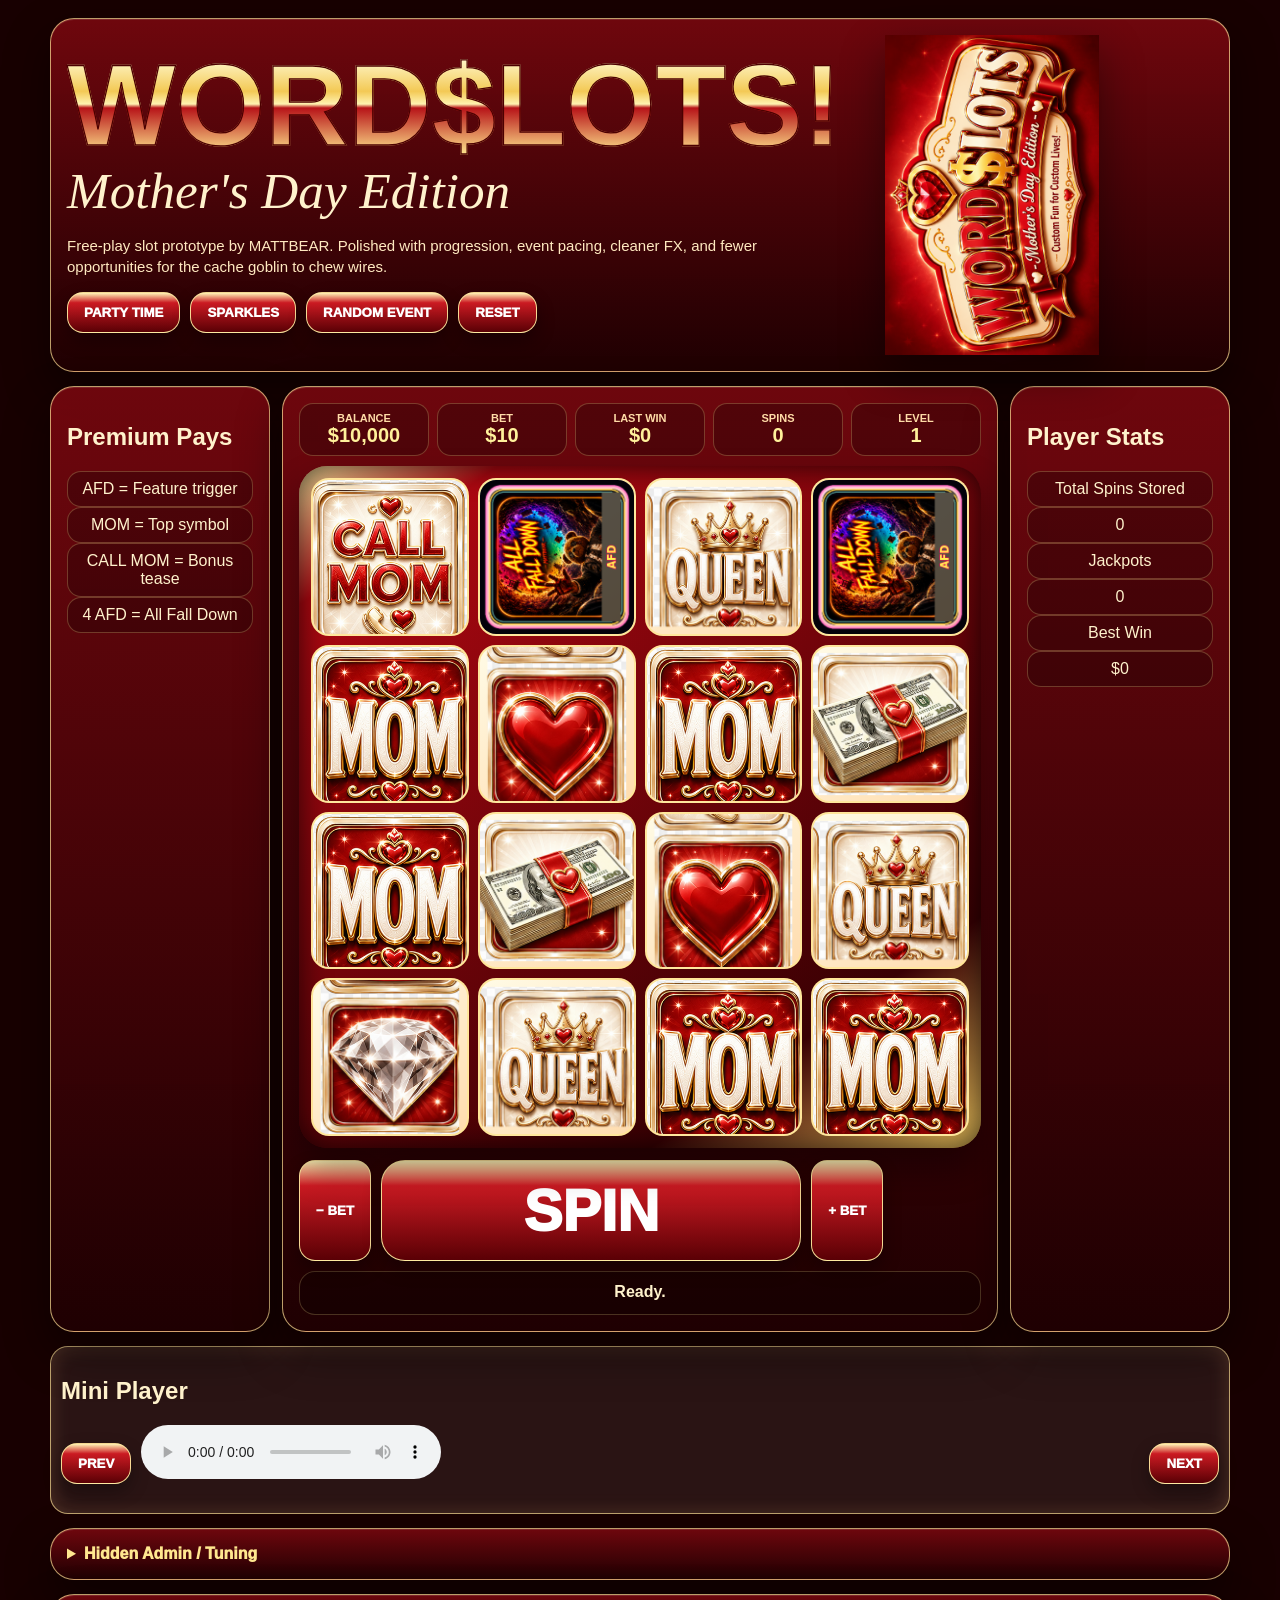
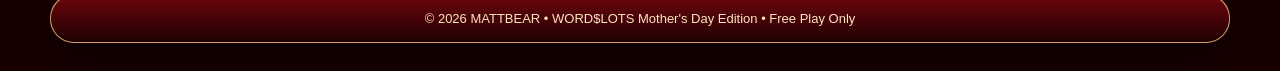
==== commit 543dfb12: "Polish game pacing admin tuning and reward systems" ====
--- a/index.html
+++ b/index.html
@@ -6,118 +6,47 @@
 <title>MATTBEAR - WORD$LOTS! Mother's Day Edition</title>
 <meta name="theme-color" content="#b10d18">
 <meta name="mobile-web-app-capable" content="yes">
+<meta name="apple-mobile-web-app-capable" content="yes">
+<meta name="apple-mobile-web-app-title" content="WORD$LOTS">
 <link rel="manifest" href="./manifest.webmanifest">
 <link rel="icon" type="image/png" sizes="32x32" href="./assets/icons/favicon-32.png">
 <style>
-:root{--red:#9e0710;--dark:#210002;--cream:#fff2cc;--gold:#f6cf72;--pink:#ff8ab6}
-*{box-sizing:border-box}
-html,body{margin:0;min-height:100%;font-family:Segoe UI,Arial,sans-serif;background:#180001;color:var(--cream);overflow-x:hidden}
-body:before{content:"";position:fixed;inset:0;background:linear-gradient(180deg,rgba(35,0,0,.50),rgba(15,0,0,.88)),url("./assets/background-red-cream.png") center/cover no-repeat;z-index:-2}
-#fx-overlay{position:fixed;inset:0;pointer-events:none;overflow:hidden;z-index:999}
-.sparkle{position:absolute;width:10px;height:10px;border-radius:50%;background:radial-gradient(circle,#fff,var(--pink));opacity:.8;animation:floatUp 2.4s linear forwards}
-@keyframes floatUp{0%{transform:translateY(0) scale(.5);opacity:0}15%{opacity:1}100%{transform:translateY(-220px) scale(1.6);opacity:0}}
-.wrap{width:min(1180px,96vw);margin:auto;padding:18px 0 28px}
-.panel{border:1px solid rgba(255,225,150,.7);border-radius:24px;background:linear-gradient(180deg,rgba(130,8,16,.82),rgba(32,0,2,.9));box-shadow:0 20px 46px rgba(0,0,0,.45);padding:16px}
-.hero{display:grid;grid-template-columns:1.25fr .75fr;gap:18px;align-items:center}
-.hero img{width:100%;max-height:320px;object-fit:contain;filter:drop-shadow(0 18px 22px rgba(0,0,0,.45))}
-h1{font-family:Impact,'Arial Narrow',sans-serif;font-size:clamp(54px,9vw,130px);line-height:.85;margin:0;color:transparent;background:linear-gradient(#fff9d0,#f3c955 35%,#fff2b0 48%,#b71318 52%,#ffe88f);-webkit-background-clip:text;background-clip:text;-webkit-text-stroke:1.3px #4c0000}
-.subtitle{font-family:Georgia,serif;font-style:italic;font-size:clamp(26px,4vw,58px);margin:6px 0 8px}
-.note{font-size:15px;line-height:1.4;color:#ffe9c0}
-.controls{display:flex;flex-wrap:wrap;gap:10px;margin-top:12px}
-button{cursor:pointer;border:1px solid rgba(255,235,160,.92);border-radius:16px;padding:12px 16px;background:linear-gradient(180deg,#fff3b5,#cb1a22 25%,#5a0005);color:white;font-weight:1000;text-transform:uppercase;box-shadow:0 8px 18px rgba(0,0,0,.32)}
-button.big{font-size:clamp(30px,5vw,58px);padding:16px 28px;border-radius:24px;width:100%;max-width:420px;animation:pulse 2s infinite}
-@keyframes pulse{50%{transform:scale(1.03);filter:brightness(1.08)}}
-.game{display:grid;grid-template-columns:220px minmax(320px,1fr) 220px;gap:12px;margin-top:14px}
-.reels{position:relative;display:grid;grid-template-columns:repeat(4,1fr);gap:9px;aspect-ratio:1/1;padding:12px;border-radius:28px;background:linear-gradient(145deg,#ffeaa0,#ad0811 12%,#390003 80%,#f4c95e);box-shadow:inset 0 0 30px rgba(0,0,0,.75),0 20px 34px rgba(0,0,0,.35)}
-.tile{display:grid;place-items:center;border-radius:18px;background:linear-gradient(145deg,#fffbe6,#ffdcae);border:2px solid rgba(255,230,150,.9);overflow:hidden;transition:transform .2s ease, filter .2s ease}
-.tile.win{transform:scale(1.06);filter:brightness(1.15) drop-shadow(0 0 12px gold)}
-.tile img{width:100%;height:100%;object-fit:contain}
-.meters{display:grid;grid-template-columns:repeat(5,1fr);gap:8px;margin-bottom:10px}
-.meters div,.pay div{padding:8px;border-radius:14px;background:rgba(0,0,0,.25);border:1px solid rgba(255,226,143,.25);text-align:center}
-.msg{margin-top:10px;text-align:center;font-weight:900;min-height:36px;padding:9px;border-radius:16px;background:rgba(0,0,0,.25)}
-.audio{margin-top:14px}
-.audio-row{display:grid;grid-template-columns:auto 1fr auto;gap:10px;align-items:center}
-.player-glow{padding:10px;border-radius:18px;background:rgba(255,255,255,.08);box-shadow:0 0 20px rgba(255,190,120,.18) inset}
-.eq{display:flex;gap:3px;height:20px;align-items:flex-end}.eq span{width:5px;background:var(--gold);animation:eq 1s infinite ease-in-out}.eq span:nth-child(2){animation-delay:.2s}.eq span:nth-child(3){animation-delay:.4s}.eq span:nth-child(4){animation-delay:.6s}
-@keyframes eq{0%,100%{height:6px}50%{height:20px}}
-.footer{text-align:center;margin-top:14px;font-size:13px;color:#ffe2be}
-@media(max-width:850px){.hero,.game{grid-template-columns:1fr}.meters{grid-template-columns:repeat(2,1fr)}}
+:root{--red:#9e0710;--dark:#210002;--cream:#fff2cc;--gold:#f6cf72;--pink:#ff8ab6;--green:#56ff9a}
+*{box-sizing:border-box}html,body{margin:0;min-height:100%;font-family:Segoe UI,Arial,sans-serif;background:#180001;color:var(--cream);overflow-x:hidden}body:before{content:"";position:fixed;inset:0;background:linear-gradient(180deg,rgba(35,0,0,.50),rgba(15,0,0,.88)),url("./assets/background-red-cream.png") center/cover no-repeat;z-index:-2}body.party{animation:partyHue .45s steps(2,end) infinite}@keyframes partyHue{50%{filter:hue-rotate(45deg) brightness(1.08)}}#fx-overlay{position:fixed;inset:0;pointer-events:none;overflow:hidden;z-index:999}.sparkle,.petal{position:absolute;border-radius:50%;opacity:.85;animation:floatUp 2.4s linear forwards}.sparkle{width:10px;height:10px;background:radial-gradient(circle,#fff,var(--pink))}.petal{width:14px;height:9px;border-radius:80% 20% 80% 20%;background:linear-gradient(90deg,#fff0f5,#ff8ab6)}@keyframes floatUp{0%{transform:translateY(0) rotate(0) scale(.5);opacity:0}15%{opacity:1}100%{transform:translateY(-240px) rotate(220deg) scale(1.6);opacity:0}}.wrap{width:min(1180px,96vw);margin:auto;padding:18px 0 28px}.panel{border:1px solid rgba(255,225,150,.7);border-radius:24px;background:linear-gradient(180deg,rgba(130,8,16,.82),rgba(32,0,2,.9));box-shadow:0 20px 46px rgba(0,0,0,.45),inset 0 1px 0 rgba(255,255,255,.12);padding:16px}.hero{display:grid;grid-template-columns:1.25fr .75fr;gap:18px;align-items:center}.hero img{width:100%;max-height:320px;object-fit:contain;filter:drop-shadow(0 18px 22px rgba(0,0,0,.45))}h1{font-family:Impact,'Arial Narrow',sans-serif;font-size:clamp(54px,9vw,130px);line-height:.85;margin:0;color:transparent;background:linear-gradient(#fff9d0,#f3c955 35%,#fff2b0 48%,#b71318 52%,#ffe88f);-webkit-background-clip:text;background-clip:text;-webkit-text-stroke:1.3px #4c0000}.subtitle{font-family:Georgia,serif;font-style:italic;font-size:clamp(26px,4vw,58px);margin:6px 0 8px}.note{font-size:15px;line-height:1.4;color:#ffe9c0}.controls{display:flex;flex-wrap:wrap;gap:10px;margin-top:12px}button{cursor:pointer;border:1px solid rgba(255,235,160,.92);border-radius:16px;padding:12px 16px;background:linear-gradient(180deg,#fff3b5,#cb1a22 25%,#5a0005);color:white;font-weight:1000;text-transform:uppercase;box-shadow:0 8px 18px rgba(0,0,0,.32)}button:active{transform:translateY(3px)}button.big{font-size:clamp(30px,5vw,58px);padding:16px 28px;border-radius:24px;width:100%;max-width:420px;animation:pulse 2s infinite}@keyframes pulse{50%{transform:scale(1.03);filter:brightness(1.08)}}.game{display:grid;grid-template-columns:220px minmax(320px,1fr) 220px;gap:12px;margin-top:14px}.reels{position:relative;display:grid;grid-template-columns:repeat(4,1fr);gap:9px;aspect-ratio:1/1;padding:12px;border-radius:28px;background:linear-gradient(145deg,#ffeaa0,#ad0811 12%,#390003 80%,#f4c95e);box-shadow:inset 0 0 30px rgba(0,0,0,.75),0 20px 34px rgba(0,0,0,.35)}.tile{display:grid;place-items:center;border-radius:18px;background:linear-gradient(145deg,#fffbe6,#ffdcae);border:2px solid rgba(255,230,150,.9);overflow:hidden;transition:transform .18s ease,filter .18s ease,box-shadow .18s ease}.tile.spin{animation:tileFlip .22s ease}.tile.win{transform:scale(1.06);filter:brightness(1.18) drop-shadow(0 0 14px gold);box-shadow:0 0 18px rgba(255,220,90,.8)}@keyframes tileFlip{50%{transform:rotateX(58deg) scale(.96);filter:blur(1px)}}.tile img{width:100%;height:100%;object-fit:contain}.meters{display:grid;grid-template-columns:repeat(5,1fr);gap:8px;margin-bottom:10px}.meters div,.pay div{padding:8px;border-radius:14px;background:rgba(0,0,0,.25);border:1px solid rgba(255,226,143,.25);text-align:center}.meters span{display:block;font-size:11px;text-transform:uppercase;color:#ffdca7;font-weight:900}.meters b{font-size:20px;color:#fff19b}.msg{margin-top:10px;text-align:center;font-weight:900;min-height:44px;padding:11px;border-radius:16px;background:rgba(0,0,0,.25);border:1px solid rgba(255,226,143,.22)}.audio{margin-top:14px}.audio-row{display:grid;grid-template-columns:auto 1fr auto;gap:10px;align-items:center}.player-glow{padding:10px;border-radius:18px;background:rgba(255,255,255,.08);box-shadow:0 0 20px rgba(255,190,120,.18) inset}.eq{display:flex;gap:3px;height:20px;align-items:flex-end}.eq span{width:5px;background:var(--gold);animation:eq 1s infinite ease-in-out}.eq span:nth-child(2){animation-delay:.2s}.eq span:nth-child(3){animation-delay:.4s}.eq span:nth-child(4){animation-delay:.6s}@keyframes eq{0%,100%{height:6px}50%{height:20px}}.admin{margin-top:14px}.admin summary{cursor:pointer;font-weight:1000;color:#ffe78f}.admin-grid{display:grid;grid-template-columns:repeat(3,1fr);gap:10px;margin-top:10px}.admin label{font-size:13px;display:grid;gap:5px}.footer{text-align:center;margin-top:14px;font-size:13px;color:#ffe2be}@media(max-width:850px){.hero,.game{grid-template-columns:1fr}.meters{grid-template-columns:repeat(2,1fr)}.admin-grid{grid-template-columns:1fr}}@media(max-width:560px){.wrap{width:100%;padding:8px}.panel{border-radius:18px;padding:10px}.reels{gap:6px;padding:8px}.tile{border-radius:12px}.controls button{flex:1}.audio-row{grid-template-columns:1fr}.hero img{max-height:220px}}
 </style>
 </head>
 <body>
 <div id="fx-overlay"></div>
 <div class="wrap">
-<section class="hero panel">
-<div>
-<h1>WORD$LOTS!</h1>
-<div class="subtitle">Mother's Day Edition</div>
-<p class="note">Free-play slot prototype by MATTBEAR. Now with more sparkle systems, persistent stats, and emotional manipulation through glowing rectangles.</p>
-<div class="controls">
-<button id="partyBtn">Party Time</button>
-<button id="sparkleBtn">Sparkles</button>
-<button id="eventBtn">Random Event</button>
-<button id="resetBtn">Reset</button>
-</div>
-</div>
-<img src="./assets/hero-wordslots.png" alt="WORDLOTS hero">
-</section>
-<section class="game">
-<aside class="panel pay"><h2>Premium Pays</h2><div>AFD = Feature trigger</div><div>MOM = Top symbol</div><div>CALL MOM = Bonus tease</div></aside>
-<main class="panel">
-<div class="meters">
-<div><span>Balance</span><b id="balance">$10,000</b></div>
-<div><span>Bet</span><b id="bet">$10</b></div>
-<div><span>Last Win</span><b id="lastWin">$0</b></div>
-<div><span>Spins</span><b id="spins">0</b></div>
-<div><span>Level</span><b id="level">1</b></div>
-</div>
-<div id="reels" class="reels"></div>
-<div class="controls">
-<button id="betDown">− Bet</button>
-<button id="spinBtn" class="big">SPIN</button>
-<button id="betUp">+ Bet</button>
-</div>
-<div id="msg" class="msg">Ready.</div>
-</main>
-<aside class="panel pay"><h2>Player Stats</h2><div>Total Spins Stored</div><div id="storedSpins">0</div><div>Jackpots</div><div id="jackpots">0</div></aside>
-</section>
-<section class="audio panel player-glow">
-<h2>Mini Player</h2>
-<div class="audio-row">
-<button id="prevSong">Prev</button>
-<div>
-<audio id="music" controls preload="metadata" src="./assets/sounds/mothers-day-groove.mp3"></audio>
-<div class="eq"><span></span><span></span><span></span><span></span></div>
-</div>
-<button id="nextSong">Next</button>
-</div>
-</section>
-<footer class="footer panel">© 2026 MATTBEAR • WORD$LOTS Mother's Day Edition</footer>
+<section class="hero panel"><div><h1>WORD$LOTS!</h1><div class="subtitle">Mother's Day Edition</div><p class="note">Free-play slot prototype by MATTBEAR. Polished with progression, event pacing, cleaner FX, and fewer opportunities for the cache goblin to chew wires.</p><div class="controls"><button id="partyBtn">Party Time</button><button id="sparkleBtn">Sparkles</button><button id="eventBtn">Random Event</button><button id="resetBtn">Reset</button></div></div><img src="./assets/hero-wordslots.png" alt="WORDLOTS hero"></section>
+<section class="game"><aside class="panel pay"><h2>Premium Pays</h2><div>AFD = Feature trigger</div><div>MOM = Top symbol</div><div>CALL MOM = Bonus tease</div><div>4 AFD = All Fall Down</div></aside><main class="panel"><div class="meters"><div><span>Balance</span><b id="balance">$10,000</b></div><div><span>Bet</span><b id="bet">$10</b></div><div><span>Last Win</span><b id="lastWin">$0</b></div><div><span>Spins</span><b id="spins">0</b></div><div><span>Level</span><b id="level">1</b></div></div><div id="reels" class="reels"></div><div class="controls"><button id="betDown">− Bet</button><button id="spinBtn" class="big">SPIN</button><button id="betUp">+ Bet</button></div><div id="msg" class="msg">Ready.</div></main><aside class="panel pay"><h2>Player Stats</h2><div>Total Spins Stored</div><div id="storedSpins">0</div><div>Jackpots</div><div id="jackpots">0</div><div>Best Win</div><div id="bestWin">$0</div></aside></section>
+<section class="audio panel player-glow"><h2>Mini Player</h2><div class="audio-row"><button id="prevSong">Prev</button><div><audio id="music" controls preload="metadata" src="./assets/sounds/mothers-day-groove.mp3"></audio><div class="eq"><span></span><span></span><span></span><span></span></div></div><button id="nextSong">Next</button></div></section>
+<details class="admin panel"><summary>Hidden Admin / Tuning</summary><div class="admin-grid"><label>Event Chance <input id="eventChance" type="range" min="0" max="40" value="16"></label><label>FX Intensity <input id="fxIntensity" type="range" min="10" max="100" value="50"></label><label>Reel Delay <input id="reelDelay" type="range" min="40" max="240" value="90"></label></div></details>
+<footer class="footer panel">© 2026 MATTBEAR • WORD$LOTS Mother's Day Edition • Free Play Only</footer>
 </div>
 <script>
-const symbols=["tile-afd.png","tile-mom.png","tile-queen.png","tile-crown.png","tile-diamond.png","tile-cash.png","tile-love.png","tile-heart.png","tile-call-mom.png"];
-const reels=document.getElementById('reels');
-const msg=document.getElementById('msg');
-const overlay=document.getElementById('fx-overlay');
-let balance=10000,bet=10,spins=0,jackpots=0;
-const save=JSON.parse(localStorage.getItem('wordslotsMomSave')||'{}');
-spins=save.spins||0;
-jackpots=save.jackpots||0;
-function money(n){return '$'+Math.round(n).toLocaleString();}
-function saveData(){localStorage.setItem('wordslotsMomSave',JSON.stringify({spins,jackpots}));document.getElementById('storedSpins').textContent=spins;document.getElementById('jackpots').textContent=jackpots;document.getElementById('level').textContent=Math.max(1,Math.floor(spins/25)+1)}
-function drawGrid(arr=[]){reels.innerHTML='';for(let i=0;i<16;i++){const s=arr[i]||symbols[Math.floor(Math.random()*symbols.length)];const d=document.createElement('div');d.className='tile';d.innerHTML=`<img src="./assets/${s}">`;reels.appendChild(d);}}
-function sparkleBurst(count=24){for(let i=0;i<count;i++){const s=document.createElement('div');s.className='sparkle';s.style.left=Math.random()*100+'vw';s.style.top=(60+Math.random()*40)+'vh';overlay.appendChild(s);setTimeout(()=>s.remove(),2400);}}
-function randomEvent(){const r=Math.random();if(r<0.33){balance+=bet*5;msg.textContent='Flowers Family Favor! Bonus credits.';}else if(r<0.66){sparkleBurst(60);msg.textContent='Rose storm event!';}else{document.body.classList.toggle('party');msg.textContent='Party mode engaged.';}}
-function spin(){if(balance<bet){msg.textContent='Not enough balance.';return;}balance-=bet;spins++;const arr=Array.from({length:16},()=>symbols[Math.floor(Math.random()*symbols.length)]);drawGrid(arr);let win=0;const rows=[[0,1,2,3],[4,5,6,7],[8,9,10,11],[12,13,14,15]];rows.forEach(r=>{const vals=r.map(i=>arr[i]);if(vals.every(v=>v===vals[0])){win+=vals[0]==='tile-afd.png'?bet*100:bet*25;document.querySelectorAll('.tile').forEach(t=>t.classList.add('win'));setTimeout(()=>document.querySelectorAll('.tile').forEach(t=>t.classList.remove('win')),900);}});if(arr.filter(x=>x==='tile-afd.png').length>=4){jackpots++;win+=bet*50;msg.textContent='ALL FALL DOWN triggered!';sparkleBurst(80);}else msg.textContent=win?'Win: '+money(win):'No win.';if(Math.random()<0.18)randomEvent();balance+=win;document.getElementById('balance').textContent=money(balance);document.getElementById('bet').textContent=money(bet);document.getElementById('lastWin').textContent=money(win);document.getElementById('spins').textContent=spins;saveData();}
-document.getElementById('spinBtn').onclick=spin;
-document.getElementById('betUp').onclick=()=>{bet=Math.min(100,bet+10);document.getElementById('bet').textContent=money(bet)};
-document.getElementById('betDown').onclick=()=>{bet=Math.max(10,bet-10);document.getElementById('bet').textContent=money(bet)};
-document.getElementById('partyBtn').onclick=()=>{document.body.classList.toggle('party');sparkleBurst(40)};
-document.getElementById('sparkleBtn').onclick=()=>sparkleBurst(50);
-document.getElementById('eventBtn').onclick=randomEvent;
-document.getElementById('resetBtn').onclick=()=>{localStorage.removeItem('wordslotsMomSave');location.reload()};
-saveData();drawGrid();
-if('serviceWorker' in navigator){window.addEventListener('load',()=>navigator.serviceWorker.register('./sw.js').catch(()=>{}));}
+(() => {
+'use strict';
+const symbols=['tile-afd.png','tile-mom.png','tile-queen.png','tile-crown.png','tile-diamond.png','tile-cash.png','tile-love.png','tile-heart.png','tile-call-mom.png'];
+const songs=['mothers-day-groove.mp3','lo-funk-instrumental.mp3','the-funk-of-doom.mp3','the-funk-of-doom-2.mp3','underwater-funk.mp3','underwater-funk-alt.mp3','whats-in-your-pocket-ooh-yeah.mp3'];
+const $=id=>document.getElementById(id);
+const reels=$('reels'),msg=$('msg'),overlay=$('fx-overlay'),music=$('music');
+let balance=10000,bet=10,sessionSpins=0,songIndex=0,locked=false;
+let data=safeLoad();
+function safeLoad(){try{return JSON.parse(localStorage.getItem('wordslotsMomSave')||'{}')||{}}catch{return {}}}
+function money(n){return '$'+Math.round(n).toLocaleString()}
+function saveData(){data.spins=data.spins||0;data.jackpots=data.jackpots||0;data.bestWin=data.bestWin||0;localStorage.setItem('wordslotsMomSave',JSON.stringify(data));$('storedSpins').textContent=data.spins;$('jackpots').textContent=data.jackpots;$('bestWin').textContent=money(data.bestWin);$('level').textContent=Math.max(1,Math.floor(data.spins/25)+1);$('spins').textContent=sessionSpins}
+function drawGrid(arr=[]){reels.innerHTML='';for(let i=0;i<16;i++){const s=arr[i]||symbols[Math.floor(Math.random()*symbols.length)];const d=document.createElement('div');d.className='tile';d.dataset.symbol=s;d.innerHTML=`<img src="./assets/${s}" alt="${s.replace('tile-','').replace('.png','')}">`;reels.appendChild(d)}}
+function fx(type='sparkle',count=24){const mult=Number($('fxIntensity').value||50)/50;for(let i=0;i<count*mult;i++){const s=document.createElement('div');s.className=type==='petal'?'petal':'sparkle';s.style.left=Math.random()*100+'vw';s.style.top=(55+Math.random()*45)+'vh';s.style.animationDuration=(1.6+Math.random()*1.6)+'s';overlay.appendChild(s);setTimeout(()=>s.remove(),3400)}}
+function setMsg(t){msg.textContent=t}
+function playSound(name,vol=.32){try{const a=new Audio('./assets/sounds/'+name);a.volume=vol;a.play().catch(()=>{})}catch{}}
+function randomEvent(){const r=Math.random();if(r<.25){balance+=bet*5;setMsg('Flowers Family Favor! Bonus credits added.');fx('petal',24);playSound('feature-complete.wav')}else if(r<.50){fx('petal',60);setMsg('Rose storm event!');playSound('sparkle-burst-sweep.wav')}else if(r<.75){document.body.classList.add('party');setTimeout(()=>document.body.classList.remove('party'),2400);setMsg('Party mode burst!');playSound('party-time-start.wav')}else{balance+=bet*2;setMsg('CALL MOM chain tease: tiny bonus, big feelings.');playSound('feature-reveal.wav')}}
+function lineWin(arr,line){const vals=line.map(i=>arr[i]);return vals.every(v=>v===vals[0])?vals[0]:null}
+function markLine(line){const tiles=[...document.querySelectorAll('.tile')];line.forEach(i=>tiles[i]?.classList.add('win'));setTimeout(()=>line.forEach(i=>tiles[i]?.classList.remove('win')),1100)}
+async function spin(){if(locked)return;if(balance<bet){setMsg('Not enough balance. Even fake capitalism has limits.');return}locked=true;balance-=bet;sessionSpins++;data.spins=(data.spins||0)+1;playSound('spin-start.wav');const tiles=[...document.querySelectorAll('.tile')];tiles.forEach(t=>t.classList.add('spin'));await new Promise(r=>setTimeout(r,Number($('reelDelay').value||90)));const arr=Array.from({length:16},()=>symbols[Math.floor(Math.random()*symbols.length)]);drawGrid(arr);let win=0;const rows=[[0,1,2,3],[4,5,6,7],[8,9,10,11],[12,13,14,15]],cols=[[0,4,8,12],[1,5,9,13],[2,6,10,14],[3,7,11,15]],diags=[[0,5,10,15],[3,6,9,12]];[...rows,...cols,...diags].forEach(line=>{const hit=lineWin(arr,line);if(hit){win+=hit==='tile-afd.png'?bet*100:bet*25;markLine(line)}});const afdCount=arr.filter(x=>x==='tile-afd.png').length;if(afdCount>=4){data.jackpots=(data.jackpots||0)+1;win+=bet*50;setMsg('ALL FALL DOWN triggered!');fx('sparkle',90);playSound('afd-full-collapse.wav')}else if(win){setMsg('Win: '+money(win));fx('sparkle',34);playSound(win>=bet*50?'big-win.wav':'small-win.wav')}else{setMsg('No win. The machine maintains plausible emotional distance.');playSound('no-win-soft.wav',.22)}if(Math.random()*100<Number($('eventChance').value||16))randomEvent();balance+=win;data.bestWin=Math.max(data.bestWin||0,win);$('balance').textContent=money(balance);$('bet').textContent=money(bet);$('lastWin').textContent=money(win);saveData();locked=false}
+$('spinBtn').onclick=spin;$('betUp').onclick=()=>{bet=Math.min(100,bet+10);$('bet').textContent=money(bet);playSound('bet-up.wav',.22)};$('betDown').onclick=()=>{bet=Math.max(10,bet-10);$('bet').textContent=money(bet);playSound('bet-down.wav',.22)};$('partyBtn').onclick=()=>{document.body.classList.toggle('party');fx('sparkle',50);playSound('party-time-start.wav')};$('sparkleBtn').onclick=()=>{fx('sparkle',50);playSound('sparkle-mode.wav')};$('eventBtn').onclick=randomEvent;$('resetBtn').onclick=()=>{localStorage.removeItem('wordslotsMomSave');location.reload()};$('prevSong').onclick=()=>{songIndex=(songIndex+songs.length-1)%songs.length;music.src='./assets/sounds/'+songs[songIndex];music.play().catch(()=>{})};$('nextSong').onclick=()=>{songIndex=(songIndex+1)%songs.length;music.src='./assets/sounds/'+songs[songIndex];music.play().catch(()=>{})};
+saveData();drawGrid();$('balance').textContent=money(balance);$('bet').textContent=money(bet);if('serviceWorker' in navigator){window.addEventListener('load',()=>navigator.serviceWorker.register('./sw.js').catch(()=>{}))}
+})();
 </script>
 </body>
 </html>
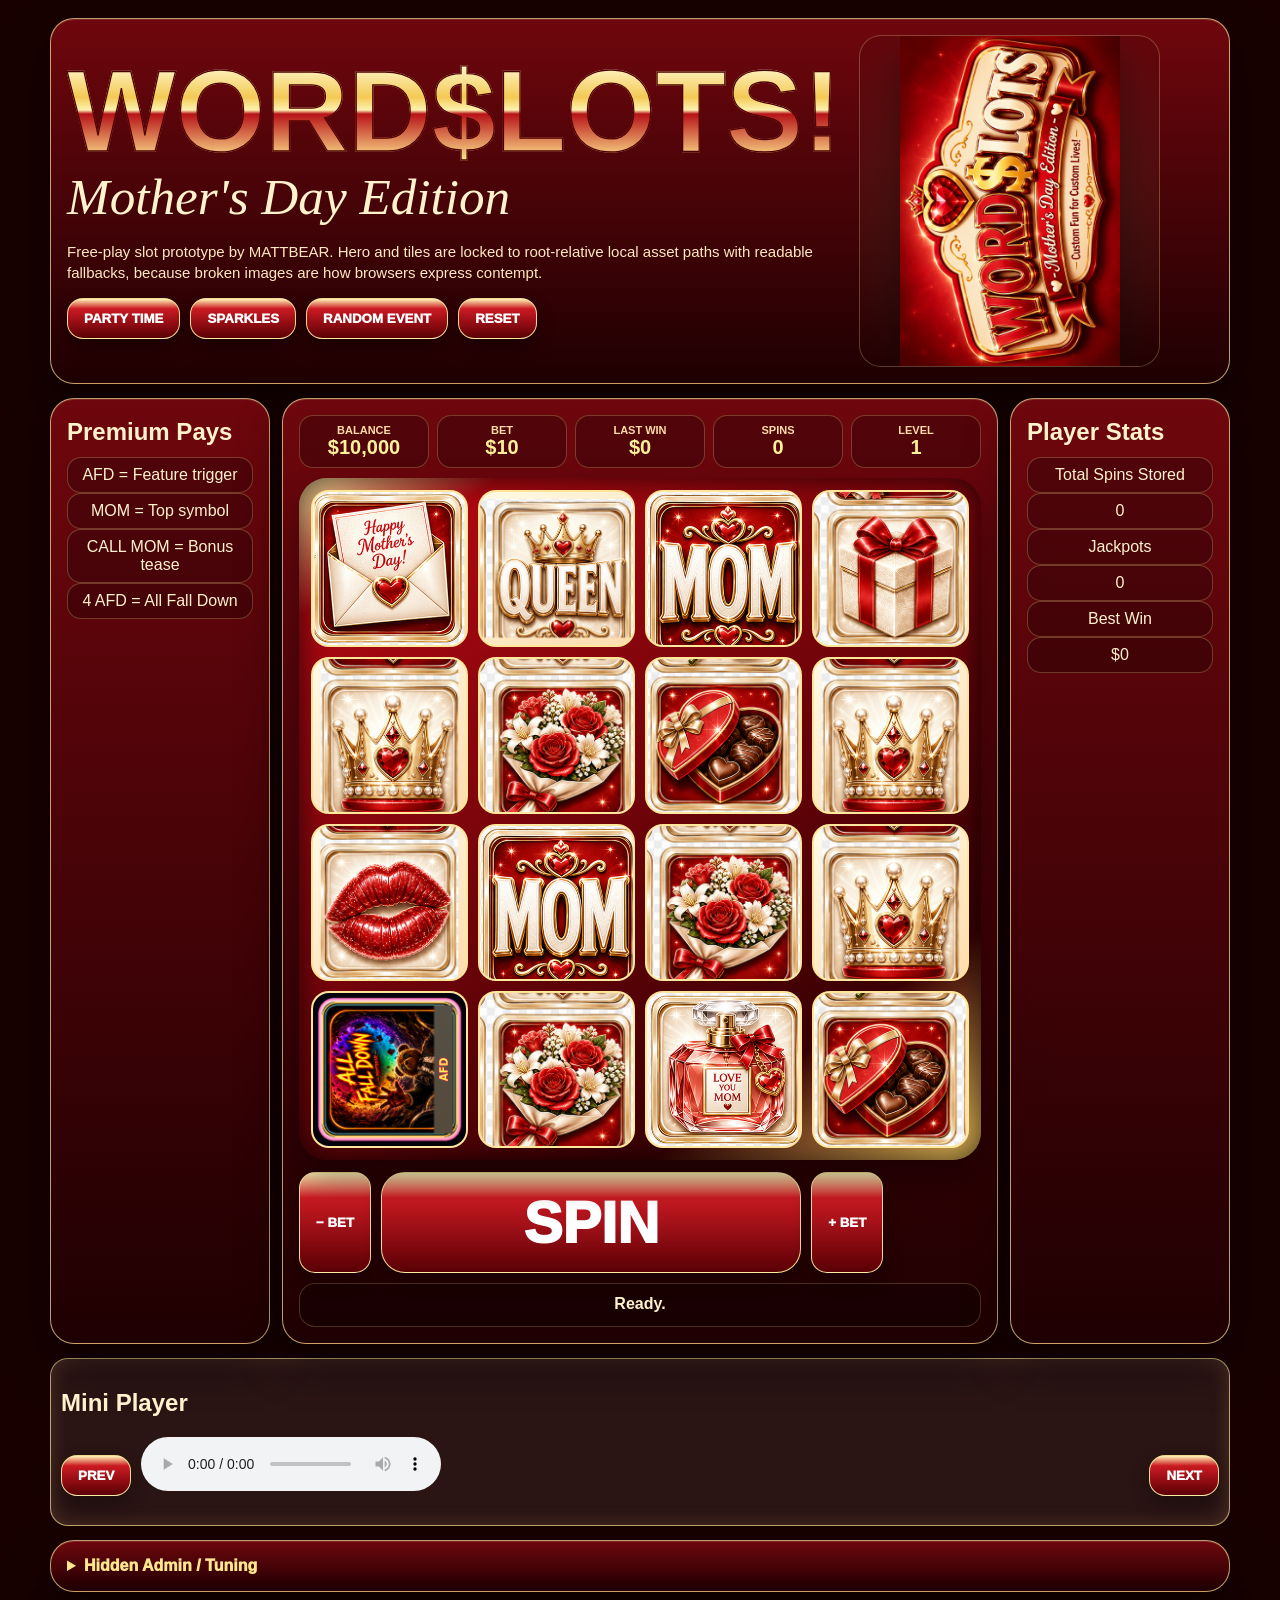
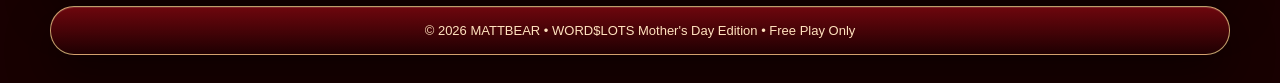
==== commit 1115b732: "Fix hero banner and tile rendering paths" ====
--- a/index.html
+++ b/index.html
@@ -11,14 +11,43 @@
 <link rel="manifest" href="./manifest.webmanifest">
 <link rel="icon" type="image/png" sizes="32x32" href="./assets/icons/favicon-32.png">
 <style>
-:root{--red:#9e0710;--dark:#210002;--cream:#fff2cc;--gold:#f6cf72;--pink:#ff8ab6;--green:#56ff9a}
-*{box-sizing:border-box}html,body{margin:0;min-height:100%;font-family:Segoe UI,Arial,sans-serif;background:#180001;color:var(--cream);overflow-x:hidden}body:before{content:"";position:fixed;inset:0;background:linear-gradient(180deg,rgba(35,0,0,.50),rgba(15,0,0,.88)),url("./assets/background-red-cream.png") center/cover no-repeat;z-index:-2}body.party{animation:partyHue .45s steps(2,end) infinite}@keyframes partyHue{50%{filter:hue-rotate(45deg) brightness(1.08)}}#fx-overlay{position:fixed;inset:0;pointer-events:none;overflow:hidden;z-index:999}.sparkle,.petal{position:absolute;border-radius:50%;opacity:.85;animation:floatUp 2.4s linear forwards}.sparkle{width:10px;height:10px;background:radial-gradient(circle,#fff,var(--pink))}.petal{width:14px;height:9px;border-radius:80% 20% 80% 20%;background:linear-gradient(90deg,#fff0f5,#ff8ab6)}@keyframes floatUp{0%{transform:translateY(0) rotate(0) scale(.5);opacity:0}15%{opacity:1}100%{transform:translateY(-240px) rotate(220deg) scale(1.6);opacity:0}}.wrap{width:min(1180px,96vw);margin:auto;padding:18px 0 28px}.panel{border:1px solid rgba(255,225,150,.7);border-radius:24px;background:linear-gradient(180deg,rgba(130,8,16,.82),rgba(32,0,2,.9));box-shadow:0 20px 46px rgba(0,0,0,.45),inset 0 1px 0 rgba(255,255,255,.12);padding:16px}.hero{display:grid;grid-template-columns:1.25fr .75fr;gap:18px;align-items:center}.hero img{width:100%;max-height:320px;object-fit:contain;filter:drop-shadow(0 18px 22px rgba(0,0,0,.45))}h1{font-family:Impact,'Arial Narrow',sans-serif;font-size:clamp(54px,9vw,130px);line-height:.85;margin:0;color:transparent;background:linear-gradient(#fff9d0,#f3c955 35%,#fff2b0 48%,#b71318 52%,#ffe88f);-webkit-background-clip:text;background-clip:text;-webkit-text-stroke:1.3px #4c0000}.subtitle{font-family:Georgia,serif;font-style:italic;font-size:clamp(26px,4vw,58px);margin:6px 0 8px}.note{font-size:15px;line-height:1.4;color:#ffe9c0}.controls{display:flex;flex-wrap:wrap;gap:10px;margin-top:12px}button{cursor:pointer;border:1px solid rgba(255,235,160,.92);border-radius:16px;padding:12px 16px;background:linear-gradient(180deg,#fff3b5,#cb1a22 25%,#5a0005);color:white;font-weight:1000;text-transform:uppercase;box-shadow:0 8px 18px rgba(0,0,0,.32)}button:active{transform:translateY(3px)}button.big{font-size:clamp(30px,5vw,58px);padding:16px 28px;border-radius:24px;width:100%;max-width:420px;animation:pulse 2s infinite}@keyframes pulse{50%{transform:scale(1.03);filter:brightness(1.08)}}.game{display:grid;grid-template-columns:220px minmax(320px,1fr) 220px;gap:12px;margin-top:14px}.reels{position:relative;display:grid;grid-template-columns:repeat(4,1fr);gap:9px;aspect-ratio:1/1;padding:12px;border-radius:28px;background:linear-gradient(145deg,#ffeaa0,#ad0811 12%,#390003 80%,#f4c95e);box-shadow:inset 0 0 30px rgba(0,0,0,.75),0 20px 34px rgba(0,0,0,.35)}.tile{display:grid;place-items:center;border-radius:18px;background:linear-gradient(145deg,#fffbe6,#ffdcae);border:2px solid rgba(255,230,150,.9);overflow:hidden;transition:transform .18s ease,filter .18s ease,box-shadow .18s ease}.tile.spin{animation:tileFlip .22s ease}.tile.win{transform:scale(1.06);filter:brightness(1.18) drop-shadow(0 0 14px gold);box-shadow:0 0 18px rgba(255,220,90,.8)}@keyframes tileFlip{50%{transform:rotateX(58deg) scale(.96);filter:blur(1px)}}.tile img{width:100%;height:100%;object-fit:contain}.meters{display:grid;grid-template-columns:repeat(5,1fr);gap:8px;margin-bottom:10px}.meters div,.pay div{padding:8px;border-radius:14px;background:rgba(0,0,0,.25);border:1px solid rgba(255,226,143,.25);text-align:center}.meters span{display:block;font-size:11px;text-transform:uppercase;color:#ffdca7;font-weight:900}.meters b{font-size:20px;color:#fff19b}.msg{margin-top:10px;text-align:center;font-weight:900;min-height:44px;padding:11px;border-radius:16px;background:rgba(0,0,0,.25);border:1px solid rgba(255,226,143,.22)}.audio{margin-top:14px}.audio-row{display:grid;grid-template-columns:auto 1fr auto;gap:10px;align-items:center}.player-glow{padding:10px;border-radius:18px;background:rgba(255,255,255,.08);box-shadow:0 0 20px rgba(255,190,120,.18) inset}.eq{display:flex;gap:3px;height:20px;align-items:flex-end}.eq span{width:5px;background:var(--gold);animation:eq 1s infinite ease-in-out}.eq span:nth-child(2){animation-delay:.2s}.eq span:nth-child(3){animation-delay:.4s}.eq span:nth-child(4){animation-delay:.6s}@keyframes eq{0%,100%{height:6px}50%{height:20px}}.admin{margin-top:14px}.admin summary{cursor:pointer;font-weight:1000;color:#ffe78f}.admin-grid{display:grid;grid-template-columns:repeat(3,1fr);gap:10px;margin-top:10px}.admin label{font-size:13px;display:grid;gap:5px}.footer{text-align:center;margin-top:14px;font-size:13px;color:#ffe2be}@media(max-width:850px){.hero,.game{grid-template-columns:1fr}.meters{grid-template-columns:repeat(2,1fr)}.admin-grid{grid-template-columns:1fr}}@media(max-width:560px){.wrap{width:100%;padding:8px}.panel{border-radius:18px;padding:10px}.reels{gap:6px;padding:8px}.tile{border-radius:12px}.controls button{flex:1}.audio-row{grid-template-columns:1fr}.hero img{max-height:220px}}
+:root{
+  --red:#9e0710;
+  --dark:#210002;
+  --cream:#fff2cc;
+  --gold:#f6cf72;
+  --pink:#ff8ab6;
+  --green:#56ff9a;
+  --line:rgba(255,225,150,.7);
+}
+*{box-sizing:border-box}
+html,body{margin:0;min-height:100%;font-family:Segoe UI,Arial,sans-serif;background:#180001;color:var(--cream);overflow-x:hidden}
+body:before{content:"";position:fixed;inset:0;background:linear-gradient(180deg,rgba(35,0,0,.40),rgba(15,0,0,.84)),url("./assets/background-red-cream.png") center/cover no-repeat;z-index:-2}
+body.party{animation:partyHue .45s steps(2,end) infinite}
+@keyframes partyHue{50%{filter:hue-rotate(45deg) brightness(1.08)}}
+#fx-overlay{position:fixed;inset:0;pointer-events:none;overflow:hidden;z-index:999}.sparkle,.petal{position:absolute;border-radius:50%;opacity:.85;animation:floatUp 2.4s linear forwards}.sparkle{width:10px;height:10px;background:radial-gradient(circle,#fff,var(--pink))}.petal{width:14px;height:9px;border-radius:80% 20% 80% 20%;background:linear-gradient(90deg,#fff0f5,#ff8ab6)}
+@keyframes floatUp{0%{transform:translateY(0) rotate(0) scale(.5);opacity:0}15%{opacity:1}100%{transform:translateY(-240px) rotate(220deg) scale(1.6);opacity:0}}
+.wrap{width:min(1180px,96vw);margin:auto;padding:18px 0 28px}.panel{border:1px solid var(--line);border-radius:24px;background:linear-gradient(180deg,rgba(130,8,16,.82),rgba(32,0,2,.9));box-shadow:0 20px 46px rgba(0,0,0,.45),inset 0 1px 0 rgba(255,255,255,.12);padding:16px}
+.hero{display:grid;grid-template-columns:1.15fr .85fr;gap:18px;align-items:center;overflow:hidden}.hero-art{width:100%;min-height:220px;display:grid;place-items:center;border-radius:22px;background:radial-gradient(circle at center,rgba(255,238,180,.13),rgba(40,0,0,.10));border:1px solid rgba(255,230,160,.25);overflow:hidden}.hero-art img{display:block;width:100%;height:auto;max-height:330px;object-fit:contain;image-orientation:from-image;transform:none!important;filter:drop-shadow(0 18px 22px rgba(0,0,0,.45))}
+h1{font-family:Impact,'Arial Narrow',sans-serif;font-size:clamp(54px,9vw,130px);line-height:.85;margin:0;color:transparent;background:linear-gradient(#fff9d0,#f3c955 35%,#fff2b0 48%,#b71318 52%,#ffe88f);-webkit-background-clip:text;background-clip:text;-webkit-text-stroke:1.3px #4c0000}.subtitle{font-family:Georgia,serif;font-style:italic;font-size:clamp(26px,4vw,58px);margin:6px 0 8px}.note{font-size:15px;line-height:1.4;color:#ffe9c0}.controls{display:flex;flex-wrap:wrap;gap:10px;margin-top:12px}button{cursor:pointer;border:1px solid rgba(255,235,160,.92);border-radius:16px;padding:12px 16px;background:linear-gradient(180deg,#fff3b5,#cb1a22 25%,#5a0005);color:white;font-weight:1000;text-transform:uppercase;box-shadow:0 8px 18px rgba(0,0,0,.32)}button:active{transform:translateY(3px)}button.big{font-size:clamp(30px,5vw,58px);padding:16px 28px;border-radius:24px;width:100%;max-width:420px;animation:pulse 2s infinite}@keyframes pulse{50%{transform:scale(1.03);filter:brightness(1.08)}}
+.game{display:grid;grid-template-columns:220px minmax(320px,1fr) 220px;gap:12px;margin-top:14px}.reels{position:relative;display:grid;grid-template-columns:repeat(4,1fr);gap:10px;aspect-ratio:1/1;padding:12px;border-radius:28px;background:linear-gradient(145deg,#ffeaa0,#ad0811 12%,#390003 80%,#f4c95e);box-shadow:inset 0 0 30px rgba(0,0,0,.75),0 20px 34px rgba(0,0,0,.35)}.tile{display:grid;place-items:center;border-radius:18px;background:linear-gradient(145deg,#fffbe6,#ffdcae);border:2px solid rgba(255,230,150,.9);overflow:hidden;transition:transform .18s ease,filter .18s ease,box-shadow .18s ease;position:relative}.tile.spin{animation:tileFlip .22s ease}.tile.win{transform:scale(1.06);filter:brightness(1.18) drop-shadow(0 0 14px gold);box-shadow:0 0 18px rgba(255,220,90,.8)}@keyframes tileFlip{50%{transform:rotateX(58deg) scale(.96);filter:blur(1px)}}.tile img{display:block;width:100%;height:100%;object-fit:contain;image-orientation:from-image;transform:none!important}.tile .fallback{display:grid;place-items:center;width:100%;height:100%;padding:8px;color:#5a0005;font-weight:1000;text-align:center;font-size:clamp(12px,2vw,22px);line-height:1.05;text-transform:uppercase;background:linear-gradient(145deg,#fffbe6,#ffdcae)}
+.pay h2{margin:.2rem 0 .7rem}.meters{display:grid;grid-template-columns:repeat(5,1fr);gap:8px;margin-bottom:10px}.meters div,.pay div{padding:8px;border-radius:14px;background:rgba(0,0,0,.25);border:1px solid rgba(255,226,143,.25);text-align:center}.meters span{display:block;font-size:11px;text-transform:uppercase;color:#ffdca7;font-weight:900}.meters b{font-size:20px;color:#fff19b}.msg{margin-top:10px;text-align:center;font-weight:900;min-height:44px;padding:11px;border-radius:16px;background:rgba(0,0,0,.25);border:1px solid rgba(255,226,143,.22)}.audio{margin-top:14px}.audio-row{display:grid;grid-template-columns:auto 1fr auto;gap:10px;align-items:center}.player-glow{padding:10px;border-radius:18px;background:rgba(255,255,255,.08);box-shadow:0 0 20px rgba(255,190,120,.18) inset}.eq{display:flex;gap:3px;height:20px;align-items:flex-end}.eq span{width:5px;background:var(--gold);animation:eq 1s infinite ease-in-out}.eq span:nth-child(2){animation-delay:.2s}.eq span:nth-child(3){animation-delay:.4s}.eq span:nth-child(4){animation-delay:.6s}@keyframes eq{0%,100%{height:6px}50%{height:20px}}.admin{margin-top:14px}.admin summary{cursor:pointer;font-weight:1000;color:#ffe78f}.admin-grid{display:grid;grid-template-columns:repeat(3,1fr);gap:10px;margin-top:10px}.admin label{font-size:13px;display:grid;gap:5px}.footer{text-align:center;margin-top:14px;font-size:13px;color:#ffe2be}
+@media(max-width:850px){.hero,.game{grid-template-columns:1fr}.meters{grid-template-columns:repeat(2,1fr)}.admin-grid{grid-template-columns:1fr}.hero-art{min-height:180px}.hero-art img{max-height:260px}}
+@media(max-width:560px){.wrap{width:100%;padding:8px}.panel{border-radius:18px;padding:10px}.reels{gap:7px;padding:8px}.tile{border-radius:12px}.controls button{flex:1}.audio-row{grid-template-columns:1fr}.hero-art{min-height:150px}.hero-art img{max-height:220px}}
 </style>
 </head>
 <body>
 <div id="fx-overlay"></div>
 <div class="wrap">
-<section class="hero panel"><div><h1>WORD$LOTS!</h1><div class="subtitle">Mother's Day Edition</div><p class="note">Free-play slot prototype by MATTBEAR. Polished with progression, event pacing, cleaner FX, and fewer opportunities for the cache goblin to chew wires.</p><div class="controls"><button id="partyBtn">Party Time</button><button id="sparkleBtn">Sparkles</button><button id="eventBtn">Random Event</button><button id="resetBtn">Reset</button></div></div><img src="./assets/hero-wordslots.png" alt="WORDLOTS hero"></section>
+<section class="hero panel">
+  <div>
+    <h1>WORD$LOTS!</h1>
+    <div class="subtitle">Mother's Day Edition</div>
+    <p class="note">Free-play slot prototype by MATTBEAR. Hero and tiles are locked to root-relative local asset paths with readable fallbacks, because broken images are how browsers express contempt.</p>
+    <div class="controls"><button id="partyBtn">Party Time</button><button id="sparkleBtn">Sparkles</button><button id="eventBtn">Random Event</button><button id="resetBtn">Reset</button></div>
+  </div>
+  <div class="hero-art"><img id="heroImg" src="./assets/hero-wordslots.png" alt="WORD$LOTS Mother's Day hero banner"></div>
+</section>
 <section class="game"><aside class="panel pay"><h2>Premium Pays</h2><div>AFD = Feature trigger</div><div>MOM = Top symbol</div><div>CALL MOM = Bonus tease</div><div>4 AFD = All Fall Down</div></aside><main class="panel"><div class="meters"><div><span>Balance</span><b id="balance">$10,000</b></div><div><span>Bet</span><b id="bet">$10</b></div><div><span>Last Win</span><b id="lastWin">$0</b></div><div><span>Spins</span><b id="spins">0</b></div><div><span>Level</span><b id="level">1</b></div></div><div id="reels" class="reels"></div><div class="controls"><button id="betDown">− Bet</button><button id="spinBtn" class="big">SPIN</button><button id="betUp">+ Bet</button></div><div id="msg" class="msg">Ready.</div></main><aside class="panel pay"><h2>Player Stats</h2><div>Total Spins Stored</div><div id="storedSpins">0</div><div>Jackpots</div><div id="jackpots">0</div><div>Best Win</div><div id="bestWin">$0</div></aside></section>
 <section class="audio panel player-glow"><h2>Mini Player</h2><div class="audio-row"><button id="prevSong">Prev</button><div><audio id="music" controls preload="metadata" src="./assets/sounds/mothers-day-groove.mp3"></audio><div class="eq"><span></span><span></span><span></span><span></span></div></div><button id="nextSong">Next</button></div></section>
 <details class="admin panel"><summary>Hidden Admin / Tuning</summary><div class="admin-grid"><label>Event Chance <input id="eventChance" type="range" min="0" max="40" value="16"></label><label>FX Intensity <input id="fxIntensity" type="range" min="10" max="100" value="50"></label><label>Reel Delay <input id="reelDelay" type="range" min="40" max="240" value="90"></label></div></details>
@@ -27,7 +56,13 @@
 <script>
 (() => {
 'use strict';
-const symbols=['tile-afd.png','tile-mom.png','tile-queen.png','tile-crown.png','tile-diamond.png','tile-cash.png','tile-love.png','tile-heart.png','tile-call-mom.png'];
+const symbols=[
+  'tile-afd.png','tile-mom.png','tile-queen.png','tile-crown.png','tile-diamond.png','tile-cash.png','tile-love.png','tile-heart.png','tile-call-mom.png',
+  'tile-bouquet.png','tile-card.png','tile-chocolates.png','tile-gift-box.png','tile-kiss.png','tile-pearls.png','tile-perfume.png'
+];
+const symbolLabels={
+  'tile-afd.png':'AFD','tile-mom.png':'MOM','tile-queen.png':'QUEEN','tile-crown.png':'CROWN','tile-diamond.png':'DIAMOND','tile-cash.png':'CASH','tile-love.png':'LOVE','tile-heart.png':'HEART','tile-call-mom.png':'CALL MOM','tile-bouquet.png':'BOUQUET','tile-card.png':'CARD','tile-chocolates.png':'CHOCOLATES','tile-gift-box.png':'GIFT','tile-kiss.png':'KISS','tile-pearls.png':'PEARLS','tile-perfume.png':'PERFUME'
+};
 const songs=['mothers-day-groove.mp3','lo-funk-instrumental.mp3','the-funk-of-doom.mp3','the-funk-of-doom-2.mp3','underwater-funk.mp3','underwater-funk-alt.mp3','whats-in-your-pocket-ooh-yeah.mp3'];
 const $=id=>document.getElementById(id);
 const reels=$('reels'),msg=$('msg'),overlay=$('fx-overlay'),music=$('music');
@@ -36,17 +71,19 @@
 function safeLoad(){try{return JSON.parse(localStorage.getItem('wordslotsMomSave')||'{}')||{}}catch{return {}}}
 function money(n){return '$'+Math.round(n).toLocaleString()}
 function saveData(){data.spins=data.spins||0;data.jackpots=data.jackpots||0;data.bestWin=data.bestWin||0;localStorage.setItem('wordslotsMomSave',JSON.stringify(data));$('storedSpins').textContent=data.spins;$('jackpots').textContent=data.jackpots;$('bestWin').textContent=money(data.bestWin);$('level').textContent=Math.max(1,Math.floor(data.spins/25)+1);$('spins').textContent=sessionSpins}
-function drawGrid(arr=[]){reels.innerHTML='';for(let i=0;i<16;i++){const s=arr[i]||symbols[Math.floor(Math.random()*symbols.length)];const d=document.createElement('div');d.className='tile';d.dataset.symbol=s;d.innerHTML=`<img src="./assets/${s}" alt="${s.replace('tile-','').replace('.png','')}">`;reels.appendChild(d)}}
+function makeTile(symbol){const d=document.createElement('div');d.className='tile';d.dataset.symbol=symbol;const img=document.createElement('img');img.src='./assets/'+symbol;img.alt=symbolLabels[symbol]||symbol.replace('tile-','').replace('.png','');img.loading='eager';img.onerror=()=>{d.innerHTML='<div class="fallback">'+(symbolLabels[symbol]||'TILE')+'</div>';};d.appendChild(img);return d}
+function drawGrid(arr=[]){reels.innerHTML='';for(let i=0;i<16;i++){reels.appendChild(makeTile(arr[i]||symbols[Math.floor(Math.random()*symbols.length)]));}}
 function fx(type='sparkle',count=24){const mult=Number($('fxIntensity').value||50)/50;for(let i=0;i<count*mult;i++){const s=document.createElement('div');s.className=type==='petal'?'petal':'sparkle';s.style.left=Math.random()*100+'vw';s.style.top=(55+Math.random()*45)+'vh';s.style.animationDuration=(1.6+Math.random()*1.6)+'s';overlay.appendChild(s);setTimeout(()=>s.remove(),3400)}}
 function setMsg(t){msg.textContent=t}
 function playSound(name,vol=.32){try{const a=new Audio('./assets/sounds/'+name);a.volume=vol;a.play().catch(()=>{})}catch{}}
 function randomEvent(){const r=Math.random();if(r<.25){balance+=bet*5;setMsg('Flowers Family Favor! Bonus credits added.');fx('petal',24);playSound('feature-complete.wav')}else if(r<.50){fx('petal',60);setMsg('Rose storm event!');playSound('sparkle-burst-sweep.wav')}else if(r<.75){document.body.classList.add('party');setTimeout(()=>document.body.classList.remove('party'),2400);setMsg('Party mode burst!');playSound('party-time-start.wav')}else{balance+=bet*2;setMsg('CALL MOM chain tease: tiny bonus, big feelings.');playSound('feature-reveal.wav')}}
 function lineWin(arr,line){const vals=line.map(i=>arr[i]);return vals.every(v=>v===vals[0])?vals[0]:null}
 function markLine(line){const tiles=[...document.querySelectorAll('.tile')];line.forEach(i=>tiles[i]?.classList.add('win'));setTimeout(()=>line.forEach(i=>tiles[i]?.classList.remove('win')),1100)}
-async function spin(){if(locked)return;if(balance<bet){setMsg('Not enough balance. Even fake capitalism has limits.');return}locked=true;balance-=bet;sessionSpins++;data.spins=(data.spins||0)+1;playSound('spin-start.wav');const tiles=[...document.querySelectorAll('.tile')];tiles.forEach(t=>t.classList.add('spin'));await new Promise(r=>setTimeout(r,Number($('reelDelay').value||90)));const arr=Array.from({length:16},()=>symbols[Math.floor(Math.random()*symbols.length)]);drawGrid(arr);let win=0;const rows=[[0,1,2,3],[4,5,6,7],[8,9,10,11],[12,13,14,15]],cols=[[0,4,8,12],[1,5,9,13],[2,6,10,14],[3,7,11,15]],diags=[[0,5,10,15],[3,6,9,12]];[...rows,...cols,...diags].forEach(line=>{const hit=lineWin(arr,line);if(hit){win+=hit==='tile-afd.png'?bet*100:bet*25;markLine(line)}});const afdCount=arr.filter(x=>x==='tile-afd.png').length;if(afdCount>=4){data.jackpots=(data.jackpots||0)+1;win+=bet*50;setMsg('ALL FALL DOWN triggered!');fx('sparkle',90);playSound('afd-full-collapse.wav')}else if(win){setMsg('Win: '+money(win));fx('sparkle',34);playSound(win>=bet*50?'big-win.wav':'small-win.wav')}else{setMsg('No win. The machine maintains plausible emotional distance.');playSound('no-win-soft.wav',.22)}if(Math.random()*100<Number($('eventChance').value||16))randomEvent();balance+=win;data.bestWin=Math.max(data.bestWin||0,win);$('balance').textContent=money(balance);$('bet').textContent=money(bet);$('lastWin').textContent=money(win);saveData();locked=false}
+async function spin(){if(locked)return;if(balance<bet){setMsg('Not enough balance. Even fake capitalism has limits.');return}locked=true;balance-=bet;sessionSpins++;data.spins=(data.spins||0)+1;playSound('spin-start.wav');[...document.querySelectorAll('.tile')].forEach(t=>t.classList.add('spin'));await new Promise(r=>setTimeout(r,Number($('reelDelay').value||90)));const arr=Array.from({length:16},()=>symbols[Math.floor(Math.random()*symbols.length)]);drawGrid(arr);let win=0;const rows=[[0,1,2,3],[4,5,6,7],[8,9,10,11],[12,13,14,15]],cols=[[0,4,8,12],[1,5,9,13],[2,6,10,14],[3,7,11,15]],diags=[[0,5,10,15],[3,6,9,12]];[...rows,...cols,...diags].forEach(line=>{const hit=lineWin(arr,line);if(hit){win+=hit==='tile-afd.png'?bet*100:bet*25;markLine(line)}});const afdCount=arr.filter(x=>x==='tile-afd.png').length;if(afdCount>=4){data.jackpots=(data.jackpots||0)+1;win+=bet*50;setMsg('ALL FALL DOWN triggered!');fx('sparkle',90);playSound('afd-full-collapse.wav')}else if(win){setMsg('Win: '+money(win));fx('sparkle',34);playSound(win>=bet*50?'big-win.wav':'small-win.wav')}else{setMsg('No win. The machine maintains plausible emotional distance.');playSound('no-win-soft.wav',.22)}if(Math.random()*100<Number($('eventChance').value||16))randomEvent();balance+=win;data.bestWin=Math.max(data.bestWin||0,win);$('balance').textContent=money(balance);$('bet').textContent=money(bet);$('lastWin').textContent=money(win);saveData();locked=false}
 $('spinBtn').onclick=spin;$('betUp').onclick=()=>{bet=Math.min(100,bet+10);$('bet').textContent=money(bet);playSound('bet-up.wav',.22)};$('betDown').onclick=()=>{bet=Math.max(10,bet-10);$('bet').textContent=money(bet);playSound('bet-down.wav',.22)};$('partyBtn').onclick=()=>{document.body.classList.toggle('party');fx('sparkle',50);playSound('party-time-start.wav')};$('sparkleBtn').onclick=()=>{fx('sparkle',50);playSound('sparkle-mode.wav')};$('eventBtn').onclick=randomEvent;$('resetBtn').onclick=()=>{localStorage.removeItem('wordslotsMomSave');location.reload()};$('prevSong').onclick=()=>{songIndex=(songIndex+songs.length-1)%songs.length;music.src='./assets/sounds/'+songs[songIndex];music.play().catch(()=>{})};$('nextSong').onclick=()=>{songIndex=(songIndex+1)%songs.length;music.src='./assets/sounds/'+songs[songIndex];music.play().catch(()=>{})};
+$('heroImg').onerror=()=>{$('heroImg').replaceWith(Object.assign(document.createElement('div'),{className:'fallback',textContent:'WORD$LOTS MOTHER\'S DAY'}));};
 saveData();drawGrid();$('balance').textContent=money(balance);$('bet').textContent=money(bet);if('serviceWorker' in navigator){window.addEventListener('load',()=>navigator.serviceWorker.register('./sw.js').catch(()=>{}))}
 })();
 </script>
 </body>
-</html>+</html>
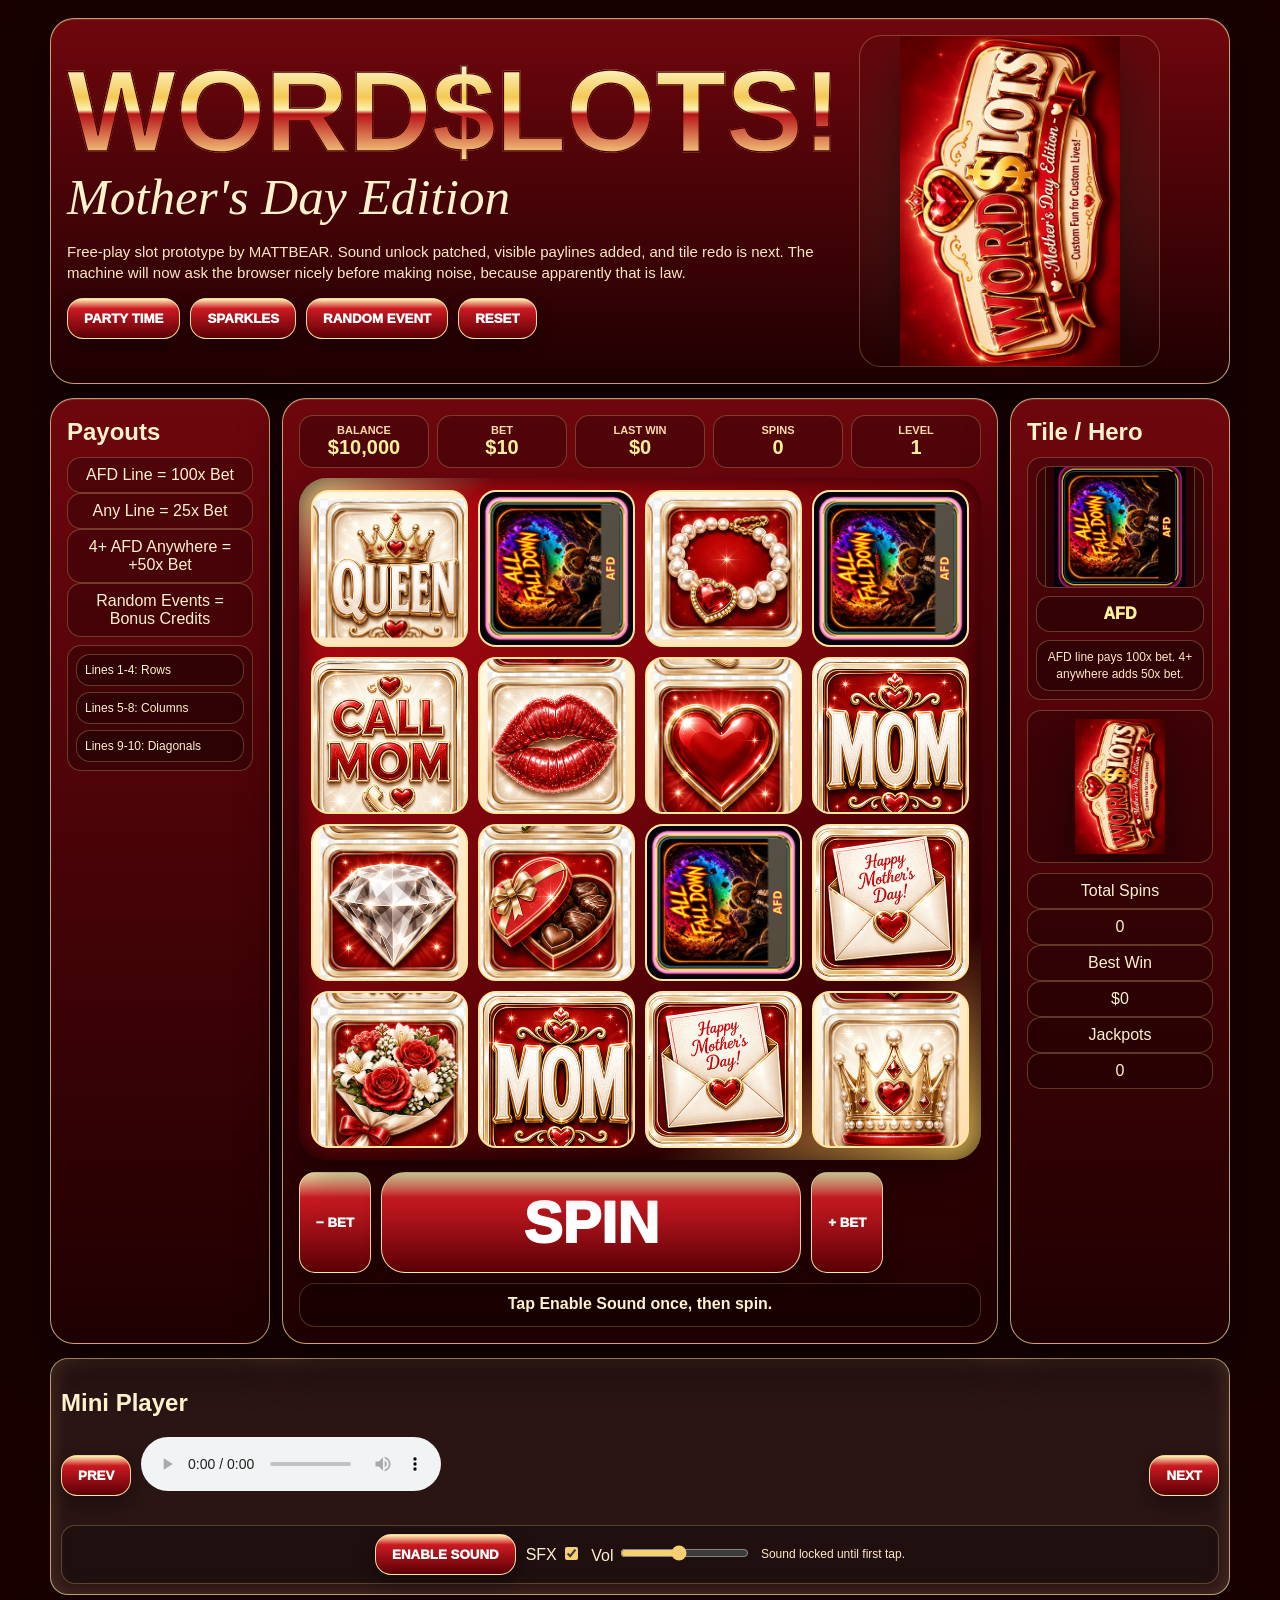
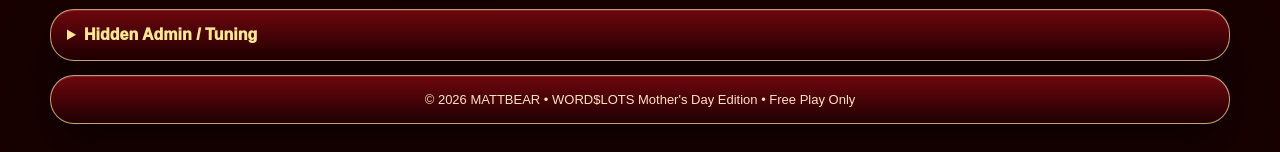
==== commit 6d66c693: "Patch sound unlock and SFX handling before tile redo" ====
--- a/index.html
+++ b/index.html
@@ -11,78 +11,43 @@
 <link rel="manifest" href="./manifest.webmanifest">
 <link rel="icon" type="image/png" sizes="32x32" href="./assets/icons/favicon-32.png">
 <style>
-:root{
-  --red:#9e0710;
-  --dark:#210002;
-  --cream:#fff2cc;
-  --gold:#f6cf72;
-  --pink:#ff8ab6;
-  --green:#56ff9a;
-  --line:rgba(255,225,150,.7);
-}
-*{box-sizing:border-box}
-html,body{margin:0;min-height:100%;font-family:Segoe UI,Arial,sans-serif;background:#180001;color:var(--cream);overflow-x:hidden}
-body:before{content:"";position:fixed;inset:0;background:linear-gradient(180deg,rgba(35,0,0,.40),rgba(15,0,0,.84)),url("./assets/background-red-cream.png") center/cover no-repeat;z-index:-2}
-body.party{animation:partyHue .45s steps(2,end) infinite}
-@keyframes partyHue{50%{filter:hue-rotate(45deg) brightness(1.08)}}
-#fx-overlay{position:fixed;inset:0;pointer-events:none;overflow:hidden;z-index:999}.sparkle,.petal{position:absolute;border-radius:50%;opacity:.85;animation:floatUp 2.4s linear forwards}.sparkle{width:10px;height:10px;background:radial-gradient(circle,#fff,var(--pink))}.petal{width:14px;height:9px;border-radius:80% 20% 80% 20%;background:linear-gradient(90deg,#fff0f5,#ff8ab6)}
-@keyframes floatUp{0%{transform:translateY(0) rotate(0) scale(.5);opacity:0}15%{opacity:1}100%{transform:translateY(-240px) rotate(220deg) scale(1.6);opacity:0}}
-.wrap{width:min(1180px,96vw);margin:auto;padding:18px 0 28px}.panel{border:1px solid var(--line);border-radius:24px;background:linear-gradient(180deg,rgba(130,8,16,.82),rgba(32,0,2,.9));box-shadow:0 20px 46px rgba(0,0,0,.45),inset 0 1px 0 rgba(255,255,255,.12);padding:16px}
-.hero{display:grid;grid-template-columns:1.15fr .85fr;gap:18px;align-items:center;overflow:hidden}.hero-art{width:100%;min-height:220px;display:grid;place-items:center;border-radius:22px;background:radial-gradient(circle at center,rgba(255,238,180,.13),rgba(40,0,0,.10));border:1px solid rgba(255,230,160,.25);overflow:hidden}.hero-art img{display:block;width:100%;height:auto;max-height:330px;object-fit:contain;image-orientation:from-image;transform:none!important;filter:drop-shadow(0 18px 22px rgba(0,0,0,.45))}
+:root{--red:#9e0710;--dark:#210002;--cream:#fff2cc;--gold:#f6cf72;--pink:#ff8ab6;--green:#56ff9a;--line:rgba(255,225,150,.7)}
+*{box-sizing:border-box}html,body{margin:0;min-height:100%;font-family:Segoe UI,Arial,sans-serif;background:#180001;color:var(--cream);overflow-x:hidden}body:before{content:"";position:fixed;inset:0;background:linear-gradient(180deg,rgba(35,0,0,.40),rgba(15,0,0,.84)),url("./assets/background-red-cream.png") center/cover no-repeat;z-index:-2}body.party{animation:partyHue .45s steps(2,end) infinite}@keyframes partyHue{50%{filter:hue-rotate(45deg) brightness(1.08)}}
+#fx-overlay{position:fixed;inset:0;pointer-events:none;overflow:hidden;z-index:999}.sparkle,.petal{position:absolute;border-radius:50%;opacity:.85;animation:floatUp 2.4s linear forwards}.sparkle{width:10px;height:10px;background:radial-gradient(circle,#fff,var(--pink))}.petal{width:14px;height:9px;border-radius:80% 20% 80% 20%;background:linear-gradient(90deg,#fff0f5,#ff8ab6)}@keyframes floatUp{0%{transform:translateY(0) rotate(0) scale(.5);opacity:0}15%{opacity:1}100%{transform:translateY(-240px) rotate(220deg) scale(1.6);opacity:0}}
+.wrap{width:min(1180px,96vw);margin:auto;padding:18px 0 28px}.panel{border:1px solid var(--line);border-radius:24px;background:linear-gradient(180deg,rgba(130,8,16,.82),rgba(32,0,2,.9));box-shadow:0 20px 46px rgba(0,0,0,.45),inset 0 1px 0 rgba(255,255,255,.12);padding:16px}.hero{display:grid;grid-template-columns:1.15fr .85fr;gap:18px;align-items:center;overflow:hidden}.hero-art,.side-hero{width:100%;display:grid;place-items:center;border-radius:22px;background:radial-gradient(circle at center,rgba(255,238,180,.13),rgba(40,0,0,.10));border:1px solid rgba(255,230,160,.25);overflow:hidden}.hero-art{min-height:220px}.hero-art img,.side-hero img{display:block;width:100%;height:auto;max-height:330px;object-fit:contain;image-orientation:from-image;transform:none!important;filter:drop-shadow(0 18px 22px rgba(0,0,0,.45))}.side-hero{min-height:118px;margin:10px 0}.side-hero img{max-height:135px}
 h1{font-family:Impact,'Arial Narrow',sans-serif;font-size:clamp(54px,9vw,130px);line-height:.85;margin:0;color:transparent;background:linear-gradient(#fff9d0,#f3c955 35%,#fff2b0 48%,#b71318 52%,#ffe88f);-webkit-background-clip:text;background-clip:text;-webkit-text-stroke:1.3px #4c0000}.subtitle{font-family:Georgia,serif;font-style:italic;font-size:clamp(26px,4vw,58px);margin:6px 0 8px}.note{font-size:15px;line-height:1.4;color:#ffe9c0}.controls{display:flex;flex-wrap:wrap;gap:10px;margin-top:12px}button{cursor:pointer;border:1px solid rgba(255,235,160,.92);border-radius:16px;padding:12px 16px;background:linear-gradient(180deg,#fff3b5,#cb1a22 25%,#5a0005);color:white;font-weight:1000;text-transform:uppercase;box-shadow:0 8px 18px rgba(0,0,0,.32)}button:active{transform:translateY(3px)}button.big{font-size:clamp(30px,5vw,58px);padding:16px 28px;border-radius:24px;width:100%;max-width:420px;animation:pulse 2s infinite}@keyframes pulse{50%{transform:scale(1.03);filter:brightness(1.08)}}
-.game{display:grid;grid-template-columns:220px minmax(320px,1fr) 220px;gap:12px;margin-top:14px}.reels{position:relative;display:grid;grid-template-columns:repeat(4,1fr);gap:10px;aspect-ratio:1/1;padding:12px;border-radius:28px;background:linear-gradient(145deg,#ffeaa0,#ad0811 12%,#390003 80%,#f4c95e);box-shadow:inset 0 0 30px rgba(0,0,0,.75),0 20px 34px rgba(0,0,0,.35)}.tile{display:grid;place-items:center;border-radius:18px;background:linear-gradient(145deg,#fffbe6,#ffdcae);border:2px solid rgba(255,230,150,.9);overflow:hidden;transition:transform .18s ease,filter .18s ease,box-shadow .18s ease;position:relative}.tile.spin{animation:tileFlip .22s ease}.tile.win{transform:scale(1.06);filter:brightness(1.18) drop-shadow(0 0 14px gold);box-shadow:0 0 18px rgba(255,220,90,.8)}@keyframes tileFlip{50%{transform:rotateX(58deg) scale(.96);filter:blur(1px)}}.tile img{display:block;width:100%;height:100%;object-fit:contain;image-orientation:from-image;transform:none!important}.tile .fallback{display:grid;place-items:center;width:100%;height:100%;padding:8px;color:#5a0005;font-weight:1000;text-align:center;font-size:clamp(12px,2vw,22px);line-height:1.05;text-transform:uppercase;background:linear-gradient(145deg,#fffbe6,#ffdcae)}
-.pay h2{margin:.2rem 0 .7rem}.meters{display:grid;grid-template-columns:repeat(5,1fr);gap:8px;margin-bottom:10px}.meters div,.pay div{padding:8px;border-radius:14px;background:rgba(0,0,0,.25);border:1px solid rgba(255,226,143,.25);text-align:center}.meters span{display:block;font-size:11px;text-transform:uppercase;color:#ffdca7;font-weight:900}.meters b{font-size:20px;color:#fff19b}.msg{margin-top:10px;text-align:center;font-weight:900;min-height:44px;padding:11px;border-radius:16px;background:rgba(0,0,0,.25);border:1px solid rgba(255,226,143,.22)}.audio{margin-top:14px}.audio-row{display:grid;grid-template-columns:auto 1fr auto;gap:10px;align-items:center}.player-glow{padding:10px;border-radius:18px;background:rgba(255,255,255,.08);box-shadow:0 0 20px rgba(255,190,120,.18) inset}.eq{display:flex;gap:3px;height:20px;align-items:flex-end}.eq span{width:5px;background:var(--gold);animation:eq 1s infinite ease-in-out}.eq span:nth-child(2){animation-delay:.2s}.eq span:nth-child(3){animation-delay:.4s}.eq span:nth-child(4){animation-delay:.6s}@keyframes eq{0%,100%{height:6px}50%{height:20px}}.admin{margin-top:14px}.admin summary{cursor:pointer;font-weight:1000;color:#ffe78f}.admin-grid{display:grid;grid-template-columns:repeat(3,1fr);gap:10px;margin-top:10px}.admin label{font-size:13px;display:grid;gap:5px}.footer{text-align:center;margin-top:14px;font-size:13px;color:#ffe2be}
-@media(max-width:850px){.hero,.game{grid-template-columns:1fr}.meters{grid-template-columns:repeat(2,1fr)}.admin-grid{grid-template-columns:1fr}.hero-art{min-height:180px}.hero-art img{max-height:260px}}
-@media(max-width:560px){.wrap{width:100%;padding:8px}.panel{border-radius:18px;padding:10px}.reels{gap:7px;padding:8px}.tile{border-radius:12px}.controls button{flex:1}.audio-row{grid-template-columns:1fr}.hero-art{min-height:150px}.hero-art img{max-height:220px}}
+.game{display:grid;grid-template-columns:220px minmax(320px,1fr) 220px;gap:12px;margin-top:14px}.reels{position:relative;display:grid;grid-template-columns:repeat(4,1fr);gap:10px;aspect-ratio:1/1;padding:12px;border-radius:28px;background:linear-gradient(145deg,#ffeaa0,#ad0811 12%,#390003 80%,#f4c95e);box-shadow:inset 0 0 30px rgba(0,0,0,.75),0 20px 34px rgba(0,0,0,.35);overflow:hidden}.tile{display:grid;place-items:center;border-radius:18px;background:linear-gradient(145deg,#fffbe6,#ffdcae);border:2px solid rgba(255,230,150,.9);overflow:hidden;transition:transform .18s ease,filter .18s ease,box-shadow .18s ease;position:relative}.tile.spin{animation:tileFlip .22s ease}.tile.win{transform:scale(1.06);filter:brightness(1.18) drop-shadow(0 0 14px gold);box-shadow:0 0 18px rgba(255,220,90,.8);z-index:2}@keyframes tileFlip{50%{transform:rotateX(58deg) scale(.96);filter:blur(1px)}}.tile img{display:block;width:100%;height:100%;object-fit:contain;image-orientation:from-image;transform:none!important}.fallback{display:grid;place-items:center;width:100%;height:100%;padding:8px;color:#5a0005;font-weight:1000;text-align:center;font-size:clamp(12px,2vw,22px);line-height:1.05;text-transform:uppercase;background:linear-gradient(145deg,#fffbe6,#ffdcae)}
+.payline-layer{position:absolute;inset:0;pointer-events:none;z-index:6}.payline-layer line{stroke:#fff2a0;stroke-width:8;stroke-linecap:round;filter:drop-shadow(0 0 8px #ff2f7d) drop-shadow(0 0 10px #fff);opacity:.95;animation:lineFlash .85s ease-in-out 3}.payline-layer text{fill:#5a0005;stroke:#fff4b0;stroke-width:3;paint-order:stroke;font-weight:1000;font-size:18px}@keyframes lineFlash{50%{opacity:.35;stroke:#ff8ab6}}
+.pay h2{margin:.2rem 0 .7rem}.meters{display:grid;grid-template-columns:repeat(5,1fr);gap:8px;margin-bottom:10px}.meters div,.pay div,.line-list div,.sound-box{padding:8px;border-radius:14px;background:rgba(0,0,0,.25);border:1px solid rgba(255,226,143,.25);text-align:center}.meters span{display:block;font-size:11px;text-transform:uppercase;color:#ffdca7;font-weight:900}.meters b{font-size:20px;color:#fff19b}.msg{margin-top:10px;text-align:center;font-weight:900;min-height:44px;padding:11px;border-radius:16px;background:rgba(0,0,0,.25);border:1px solid rgba(255,226,143,.22)}
+.showcase{display:grid;gap:8px;text-align:center}.showcase-tile{height:122px;border-radius:18px;background:linear-gradient(145deg,#fffbe6,#ffdcae);border:2px solid rgba(255,230,150,.9);display:grid;place-items:center;overflow:hidden}.showcase-tile img{width:100%;height:100%;object-fit:contain;animation:tileRotate 4s ease-in-out infinite;transform-origin:center}@keyframes tileRotate{0%,100%{transform:rotate(0deg) scale(1)}35%{transform:rotate(2deg) scale(1.04)}65%{transform:rotate(-2deg) scale(1.03)}}.showcase-name{font-weight:1000;color:#fff19b}.payout-small{font-size:12px;line-height:1.35;color:#ffe9c0}.line-list{display:grid;gap:6px;margin-top:8px}.line-list div{font-size:12px;text-align:left}
+.audio{margin-top:14px}.audio-row{display:grid;grid-template-columns:auto 1fr auto;gap:10px;align-items:center}.player-glow{padding:10px;border-radius:18px;background:rgba(255,255,255,.08);box-shadow:0 0 20px rgba(255,190,120,.18) inset}.sound-box{display:flex;gap:10px;align-items:center;justify-content:center;flex-wrap:wrap;margin-top:10px}.sound-box input{accent-color:#f6cf72}.sound-status{font-size:12px;color:#ffe9c0}.eq{display:flex;gap:3px;height:20px;align-items:flex-end}.eq span{width:5px;background:var(--gold);animation:eq 1s infinite ease-in-out}.eq span:nth-child(2){animation-delay:.2s}.eq span:nth-child(3){animation-delay:.4s}.eq span:nth-child(4){animation-delay:.6s}@keyframes eq{0%,100%{height:6px}50%{height:20px}}.admin{margin-top:14px}.admin summary{cursor:pointer;font-weight:1000;color:#ffe78f}.admin-grid{display:grid;grid-template-columns:repeat(3,1fr);gap:10px;margin-top:10px}.admin label{font-size:13px;display:grid;gap:5px}.footer{text-align:center;margin-top:14px;font-size:13px;color:#ffe2be}
+@media(max-width:850px){.hero,.game{grid-template-columns:1fr}.meters{grid-template-columns:repeat(2,1fr)}.admin-grid{grid-template-columns:1fr}.hero-art{min-height:180px}.hero-art img{max-height:260px}.showcase-tile{height:150px}.side-hero img{max-height:190px}}@media(max-width:560px){.wrap{width:100%;padding:8px}.panel{border-radius:18px;padding:10px}.reels{gap:7px;padding:8px}.tile{border-radius:12px}.controls button{flex:1}.audio-row{grid-template-columns:1fr}.hero-art{min-height:150px}.hero-art img{max-height:220px}}
 </style>
 </head>
 <body>
-<div id="fx-overlay"></div>
-<div class="wrap">
-<section class="hero panel">
-  <div>
-    <h1>WORD$LOTS!</h1>
-    <div class="subtitle">Mother's Day Edition</div>
-    <p class="note">Free-play slot prototype by MATTBEAR. Hero and tiles are locked to root-relative local asset paths with readable fallbacks, because broken images are how browsers express contempt.</p>
-    <div class="controls"><button id="partyBtn">Party Time</button><button id="sparkleBtn">Sparkles</button><button id="eventBtn">Random Event</button><button id="resetBtn">Reset</button></div>
-  </div>
-  <div class="hero-art"><img id="heroImg" src="./assets/hero-wordslots.png" alt="WORD$LOTS Mother's Day hero banner"></div>
-</section>
-<section class="game"><aside class="panel pay"><h2>Premium Pays</h2><div>AFD = Feature trigger</div><div>MOM = Top symbol</div><div>CALL MOM = Bonus tease</div><div>4 AFD = All Fall Down</div></aside><main class="panel"><div class="meters"><div><span>Balance</span><b id="balance">$10,000</b></div><div><span>Bet</span><b id="bet">$10</b></div><div><span>Last Win</span><b id="lastWin">$0</b></div><div><span>Spins</span><b id="spins">0</b></div><div><span>Level</span><b id="level">1</b></div></div><div id="reels" class="reels"></div><div class="controls"><button id="betDown">− Bet</button><button id="spinBtn" class="big">SPIN</button><button id="betUp">+ Bet</button></div><div id="msg" class="msg">Ready.</div></main><aside class="panel pay"><h2>Player Stats</h2><div>Total Spins Stored</div><div id="storedSpins">0</div><div>Jackpots</div><div id="jackpots">0</div><div>Best Win</div><div id="bestWin">$0</div></aside></section>
-<section class="audio panel player-glow"><h2>Mini Player</h2><div class="audio-row"><button id="prevSong">Prev</button><div><audio id="music" controls preload="metadata" src="./assets/sounds/mothers-day-groove.mp3"></audio><div class="eq"><span></span><span></span><span></span><span></span></div></div><button id="nextSong">Next</button></div></section>
-<details class="admin panel"><summary>Hidden Admin / Tuning</summary><div class="admin-grid"><label>Event Chance <input id="eventChance" type="range" min="0" max="40" value="16"></label><label>FX Intensity <input id="fxIntensity" type="range" min="10" max="100" value="50"></label><label>Reel Delay <input id="reelDelay" type="range" min="40" max="240" value="90"></label></div></details>
-<footer class="footer panel">© 2026 MATTBEAR • WORD$LOTS Mother's Day Edition • Free Play Only</footer>
-</div>
+<div id="fx-overlay"></div><div class="wrap">
+<section class="hero panel"><div><h1>WORD$LOTS!</h1><div class="subtitle">Mother's Day Edition</div><p class="note">Free-play slot prototype by MATTBEAR. Sound unlock patched, visible paylines added, and tile redo is next. The machine will now ask the browser nicely before making noise, because apparently that is law.</p><div class="controls"><button id="partyBtn">Party Time</button><button id="sparkleBtn">Sparkles</button><button id="eventBtn">Random Event</button><button id="resetBtn">Reset</button></div></div><div class="hero-art"><img id="heroImg" src="./assets/hero-wordslots.png" alt="WORD$LOTS Mother's Day hero banner"></div></section>
+<section class="game"><aside class="panel pay"><h2>Payouts</h2><div>AFD Line = 100x Bet</div><div>Any Line = 25x Bet</div><div>4+ AFD Anywhere = +50x Bet</div><div>Random Events = Bonus Credits</div><div class="line-list"><div>Lines 1-4: Rows</div><div>Lines 5-8: Columns</div><div>Lines 9-10: Diagonals</div></div></aside><main class="panel"><div class="meters"><div><span>Balance</span><b id="balance">$10,000</b></div><div><span>Bet</span><b id="bet">$10</b></div><div><span>Last Win</span><b id="lastWin">$0</b></div><div><span>Spins</span><b id="spins">0</b></div><div><span>Level</span><b id="level">1</b></div></div><div id="reels" class="reels"><svg id="paylineLayer" class="payline-layer"></svg></div><div class="controls"><button id="betDown">− Bet</button><button id="spinBtn" class="big">SPIN</button><button id="betUp">+ Bet</button></div><div id="msg" class="msg">Tap Enable Sound once, then spin.</div></main><aside class="panel pay"><h2>Tile / Hero</h2><div class="showcase"><div class="showcase-tile" id="showcaseTile"></div><div class="showcase-name" id="showcaseName">MOM</div><div class="payout-small" id="showcasePay">Rotating tile preview.</div></div><div class="side-hero"><img src="./assets/hero-wordslots.png" alt="Hero preview"></div><div>Total Spins</div><div id="storedSpins">0</div><div>Best Win</div><div id="bestWin">$0</div><div>Jackpots</div><div id="jackpots">0</div></aside></section>
+<section class="audio panel player-glow"><h2>Mini Player</h2><div class="audio-row"><button id="prevSong">Prev</button><div><audio id="music" controls preload="metadata" src="./assets/sounds/mothers-day-groove.mp3"></audio><div class="eq"><span></span><span></span><span></span><span></span></div></div><button id="nextSong">Next</button></div><div class="sound-box"><button id="soundUnlock">Enable Sound</button><label>SFX <input id="sfxToggle" type="checkbox" checked></label><label>Vol <input id="sfxVol" type="range" min="0" max="100" value="45"></label><span id="soundStatus" class="sound-status">Sound locked until first tap.</span></div></section>
+<details class="admin panel"><summary>Hidden Admin / Tuning</summary><div class="admin-grid"><label>Event Chance <input id="eventChance" type="range" min="0" max="40" value="16"></label><label>FX Intensity <input id="fxIntensity" type="range" min="10" max="100" value="50"></label><label>Reel Delay <input id="reelDelay" type="range" min="40" max="240" value="90"></label></div></details><footer class="footer panel">© 2026 MATTBEAR • WORD$LOTS Mother's Day Edition • Free Play Only</footer></div>
 <script>
-(() => {
-'use strict';
-const symbols=[
-  'tile-afd.png','tile-mom.png','tile-queen.png','tile-crown.png','tile-diamond.png','tile-cash.png','tile-love.png','tile-heart.png','tile-call-mom.png',
-  'tile-bouquet.png','tile-card.png','tile-chocolates.png','tile-gift-box.png','tile-kiss.png','tile-pearls.png','tile-perfume.png'
-];
-const symbolLabels={
-  'tile-afd.png':'AFD','tile-mom.png':'MOM','tile-queen.png':'QUEEN','tile-crown.png':'CROWN','tile-diamond.png':'DIAMOND','tile-cash.png':'CASH','tile-love.png':'LOVE','tile-heart.png':'HEART','tile-call-mom.png':'CALL MOM','tile-bouquet.png':'BOUQUET','tile-card.png':'CARD','tile-chocolates.png':'CHOCOLATES','tile-gift-box.png':'GIFT','tile-kiss.png':'KISS','tile-pearls.png':'PEARLS','tile-perfume.png':'PERFUME'
-};
+(() => {'use strict';
+const symbols=['tile-afd.png','tile-mom.png','tile-queen.png','tile-crown.png','tile-diamond.png','tile-cash.png','tile-love.png','tile-heart.png','tile-call-mom.png','tile-bouquet.png','tile-card.png','tile-chocolates.png','tile-gift-box.png','tile-kiss.png','tile-pearls.png','tile-perfume.png'];
+const symbolLabels={'tile-afd.png':'AFD','tile-mom.png':'MOM','tile-queen.png':'QUEEN','tile-crown.png':'CROWN','tile-diamond.png':'DIAMOND','tile-cash.png':'CASH','tile-love.png':'LOVE','tile-heart.png':'HEART','tile-call-mom.png':'CALL MOM','tile-bouquet.png':'BOUQUET','tile-card.png':'CARD','tile-chocolates.png':'CHOCOLATES','tile-gift-box.png':'GIFT','tile-kiss.png':'KISS','tile-pearls.png':'PEARLS','tile-perfume.png':'PERFUME'};
+const soundMap={spin:'spin-start.wav',betUp:'bet-up.wav',betDown:'bet-down.wav',smallWin:'small-win.wav',bigWin:'big-win.wav',noWin:'no-win-soft.wav',feature:'feature-reveal.wav',complete:'feature-complete.wav',sparkle:'sparkle-burst-sweep.wav',party:'party-time-start.wav',afd:'afd-full-collapse.wav'};
 const songs=['mothers-day-groove.mp3','lo-funk-instrumental.mp3','the-funk-of-doom.mp3','the-funk-of-doom-2.mp3','underwater-funk.mp3','underwater-funk-alt.mp3','whats-in-your-pocket-ooh-yeah.mp3'];
-const $=id=>document.getElementById(id);
-const reels=$('reels'),msg=$('msg'),overlay=$('fx-overlay'),music=$('music');
-let balance=10000,bet=10,sessionSpins=0,songIndex=0,locked=false;
-let data=safeLoad();
-function safeLoad(){try{return JSON.parse(localStorage.getItem('wordslotsMomSave')||'{}')||{}}catch{return {}}}
-function money(n){return '$'+Math.round(n).toLocaleString()}
-function saveData(){data.spins=data.spins||0;data.jackpots=data.jackpots||0;data.bestWin=data.bestWin||0;localStorage.setItem('wordslotsMomSave',JSON.stringify(data));$('storedSpins').textContent=data.spins;$('jackpots').textContent=data.jackpots;$('bestWin').textContent=money(data.bestWin);$('level').textContent=Math.max(1,Math.floor(data.spins/25)+1);$('spins').textContent=sessionSpins}
-function makeTile(symbol){const d=document.createElement('div');d.className='tile';d.dataset.symbol=symbol;const img=document.createElement('img');img.src='./assets/'+symbol;img.alt=symbolLabels[symbol]||symbol.replace('tile-','').replace('.png','');img.loading='eager';img.onerror=()=>{d.innerHTML='<div class="fallback">'+(symbolLabels[symbol]||'TILE')+'</div>';};d.appendChild(img);return d}
-function drawGrid(arr=[]){reels.innerHTML='';for(let i=0;i<16;i++){reels.appendChild(makeTile(arr[i]||symbols[Math.floor(Math.random()*symbols.length)]));}}
-function fx(type='sparkle',count=24){const mult=Number($('fxIntensity').value||50)/50;for(let i=0;i<count*mult;i++){const s=document.createElement('div');s.className=type==='petal'?'petal':'sparkle';s.style.left=Math.random()*100+'vw';s.style.top=(55+Math.random()*45)+'vh';s.style.animationDuration=(1.6+Math.random()*1.6)+'s';overlay.appendChild(s);setTimeout(()=>s.remove(),3400)}}
-function setMsg(t){msg.textContent=t}
-function playSound(name,vol=.32){try{const a=new Audio('./assets/sounds/'+name);a.volume=vol;a.play().catch(()=>{})}catch{}}
-function randomEvent(){const r=Math.random();if(r<.25){balance+=bet*5;setMsg('Flowers Family Favor! Bonus credits added.');fx('petal',24);playSound('feature-complete.wav')}else if(r<.50){fx('petal',60);setMsg('Rose storm event!');playSound('sparkle-burst-sweep.wav')}else if(r<.75){document.body.classList.add('party');setTimeout(()=>document.body.classList.remove('party'),2400);setMsg('Party mode burst!');playSound('party-time-start.wav')}else{balance+=bet*2;setMsg('CALL MOM chain tease: tiny bonus, big feelings.');playSound('feature-reveal.wav')}}
-function lineWin(arr,line){const vals=line.map(i=>arr[i]);return vals.every(v=>v===vals[0])?vals[0]:null}
-function markLine(line){const tiles=[...document.querySelectorAll('.tile')];line.forEach(i=>tiles[i]?.classList.add('win'));setTimeout(()=>line.forEach(i=>tiles[i]?.classList.remove('win')),1100)}
-async function spin(){if(locked)return;if(balance<bet){setMsg('Not enough balance. Even fake capitalism has limits.');return}locked=true;balance-=bet;sessionSpins++;data.spins=(data.spins||0)+1;playSound('spin-start.wav');[...document.querySelectorAll('.tile')].forEach(t=>t.classList.add('spin'));await new Promise(r=>setTimeout(r,Number($('reelDelay').value||90)));const arr=Array.from({length:16},()=>symbols[Math.floor(Math.random()*symbols.length)]);drawGrid(arr);let win=0;const rows=[[0,1,2,3],[4,5,6,7],[8,9,10,11],[12,13,14,15]],cols=[[0,4,8,12],[1,5,9,13],[2,6,10,14],[3,7,11,15]],diags=[[0,5,10,15],[3,6,9,12]];[...rows,...cols,...diags].forEach(line=>{const hit=lineWin(arr,line);if(hit){win+=hit==='tile-afd.png'?bet*100:bet*25;markLine(line)}});const afdCount=arr.filter(x=>x==='tile-afd.png').length;if(afdCount>=4){data.jackpots=(data.jackpots||0)+1;win+=bet*50;setMsg('ALL FALL DOWN triggered!');fx('sparkle',90);playSound('afd-full-collapse.wav')}else if(win){setMsg('Win: '+money(win));fx('sparkle',34);playSound(win>=bet*50?'big-win.wav':'small-win.wav')}else{setMsg('No win. The machine maintains plausible emotional distance.');playSound('no-win-soft.wav',.22)}if(Math.random()*100<Number($('eventChance').value||16))randomEvent();balance+=win;data.bestWin=Math.max(data.bestWin||0,win);$('balance').textContent=money(balance);$('bet').textContent=money(bet);$('lastWin').textContent=money(win);saveData();locked=false}
-$('spinBtn').onclick=spin;$('betUp').onclick=()=>{bet=Math.min(100,bet+10);$('bet').textContent=money(bet);playSound('bet-up.wav',.22)};$('betDown').onclick=()=>{bet=Math.max(10,bet-10);$('bet').textContent=money(bet);playSound('bet-down.wav',.22)};$('partyBtn').onclick=()=>{document.body.classList.toggle('party');fx('sparkle',50);playSound('party-time-start.wav')};$('sparkleBtn').onclick=()=>{fx('sparkle',50);playSound('sparkle-mode.wav')};$('eventBtn').onclick=randomEvent;$('resetBtn').onclick=()=>{localStorage.removeItem('wordslotsMomSave');location.reload()};$('prevSong').onclick=()=>{songIndex=(songIndex+songs.length-1)%songs.length;music.src='./assets/sounds/'+songs[songIndex];music.play().catch(()=>{})};$('nextSong').onclick=()=>{songIndex=(songIndex+1)%songs.length;music.src='./assets/sounds/'+songs[songIndex];music.play().catch(()=>{})};
-$('heroImg').onerror=()=>{$('heroImg').replaceWith(Object.assign(document.createElement('div'),{className:'fallback',textContent:'WORD$LOTS MOTHER\'S DAY'}));};
-saveData();drawGrid();$('balance').textContent=money(balance);$('bet').textContent=money(bet);if('serviceWorker' in navigator){window.addEventListener('load',()=>navigator.serviceWorker.register('./sw.js').catch(()=>{}))}
+const lines=[[0,1,2,3],[4,5,6,7],[8,9,10,11],[12,13,14,15],[0,4,8,12],[1,5,9,13],[2,6,10,14],[3,7,11,15],[0,5,10,15],[3,6,9,12]];
+const $=id=>document.getElementById(id);const reels=$('reels'),msg=$('msg'),overlay=$('fx-overlay'),music=$('music'),paylineLayer=$('paylineLayer');let balance=10000,bet=10,sessionSpins=0,songIndex=0,locked=false,showIndex=0,audioUnlocked=false;let data=safeLoad();
+function safeLoad(){try{return JSON.parse(localStorage.getItem('wordslotsMomSave')||'{}')||{}}catch{return {}}}function money(n){return '$'+Math.round(n).toLocaleString()}function saveData(){data.spins=data.spins||0;data.jackpots=data.jackpots||0;data.bestWin=data.bestWin||0;localStorage.setItem('wordslotsMomSave',JSON.stringify(data));$('storedSpins').textContent=data.spins;$('jackpots').textContent=data.jackpots;$('bestWin').textContent=money(data.bestWin);$('level').textContent=Math.max(1,Math.floor(data.spins/25)+1);$('spins').textContent=sessionSpins}
+function makeTile(symbol){const d=document.createElement('div');d.className='tile';d.dataset.symbol=symbol;const img=document.createElement('img');img.src='./assets/'+symbol;img.alt=symbolLabels[symbol]||symbol.replace('tile-','').replace('.png','');img.loading='eager';img.onerror=()=>{d.innerHTML='<div class="fallback">'+(symbolLabels[symbol]||'TILE')+'</div>'};d.appendChild(img);return d}function drawGrid(arr=[]){reels.querySelectorAll('.tile').forEach(t=>t.remove());clearPaylines();for(let i=0;i<16;i++)reels.appendChild(makeTile(arr[i]||symbols[Math.floor(Math.random()*symbols.length)]))}
+function clearPaylines(){paylineLayer.innerHTML=''}function tileCenter(i){const t=reels.querySelectorAll('.tile')[i];const r=reels.getBoundingClientRect(),b=t.getBoundingClientRect();return{x:b.left-r.left+b.width/2,y:b.top-r.top+b.height/2}}function drawPayline(line,n){const a=tileCenter(line[0]),b=tileCenter(line[line.length-1]),ns='http://www.w3.org/2000/svg';paylineLayer.setAttribute('viewBox',`0 0 ${reels.clientWidth} ${reels.clientHeight}`);const l=document.createElementNS(ns,'line');l.setAttribute('x1',a.x);l.setAttribute('y1',a.y);l.setAttribute('x2',b.x);l.setAttribute('y2',b.y);paylineLayer.appendChild(l);const tx=document.createElementNS(ns,'text');tx.setAttribute('x',(a.x+b.x)/2-8);tx.setAttribute('y',(a.y+b.y)/2-10);tx.textContent=n;paylineLayer.appendChild(tx)}
+async function unlockAudio(){audioUnlocked=true;try{const a=new Audio('./assets/sounds/button-click.wav');a.volume=.01;await a.play();a.pause()}catch{}$('soundStatus').textContent='Sound enabled. Browser appeased.';setMsg('Sound enabled. Ready.')}function sfxVolume(v){return (Number($('sfxVol')?.value||45)/100)*(v??1)}function playSound(key,vol=1){if(!audioUnlocked||!$('sfxToggle')?.checked)return;const file=soundMap[key]||key;try{const a=new Audio('./assets/sounds/'+file);a.preload='auto';a.volume=Math.max(0,Math.min(1,sfxVolume(vol)));a.play().catch(()=>{$('soundStatus').textContent='Sound blocked or missing: '+file})}catch{$('soundStatus').textContent='Sound failed: '+file}}
+function fx(type='sparkle',count=24){const mult=Number($('fxIntensity').value||50)/50;for(let i=0;i<count*mult;i++){const s=document.createElement('div');s.className=type==='petal'?'petal':'sparkle';s.style.left=Math.random()*100+'vw';s.style.top=(55+Math.random()*45)+'vh';s.style.animationDuration=(1.6+Math.random()*1.6)+'s';overlay.appendChild(s);setTimeout(()=>s.remove(),3400)}}function setMsg(t){msg.textContent=t}
+function randomEvent(){const r=Math.random();if(r<.25){balance+=bet*5;setMsg('Flowers Family Favor! Bonus credits added.');fx('petal',24);playSound('complete')}else if(r<.50){fx('petal',60);setMsg('Rose storm event!');playSound('sparkle')}else if(r<.75){document.body.classList.add('party');setTimeout(()=>document.body.classList.remove('party'),2400);setMsg('Party mode burst!');playSound('party')}else{balance+=bet*2;setMsg('CALL MOM chain tease: tiny bonus, big feelings.');playSound('feature')}}function lineWin(arr,line){const vals=line.map(i=>arr[i]);return vals.every(v=>v===vals[0])?vals[0]:null}function markLine(line,n){const tiles=[...document.querySelectorAll('.tile')];line.forEach(i=>tiles[i]?.classList.add('win'));drawPayline(line,n);setTimeout(()=>line.forEach(i=>tiles[i]?.classList.remove('win')),1300);setTimeout(clearPaylines,2600)}
+async function spin(){if(!audioUnlocked)await unlockAudio();if(locked)return;if(balance<bet){setMsg('Not enough balance. Even fake capitalism has limits.');return}locked=true;clearPaylines();balance-=bet;sessionSpins++;data.spins=(data.spins||0)+1;playSound('spin');[...document.querySelectorAll('.tile')].forEach(t=>t.classList.add('spin'));await new Promise(r=>setTimeout(r,Number($('reelDelay').value||90)));const arr=Array.from({length:16},()=>symbols[Math.floor(Math.random()*symbols.length)]);drawGrid(arr);let win=0,hits=[];lines.forEach((line,i)=>{const hit=lineWin(arr,line);if(hit){win+=hit==='tile-afd.png'?bet*100:bet*25;hits.push(i+1);markLine(line,i+1)}});const afdCount=arr.filter(x=>x==='tile-afd.png').length;if(afdCount>=4){data.jackpots=(data.jackpots||0)+1;win+=bet*50;setMsg('ALL FALL DOWN triggered! Lines: '+(hits.join(', ')||'none'));fx('sparkle',90);playSound('afd')}else if(win){setMsg('Win '+money(win)+' on line'+(hits.length>1?'s ':' ')+hits.join(', '));fx('sparkle',34);playSound(win>=bet*50?'bigWin':'smallWin')}else{setMsg('No win. The machine maintains plausible emotional distance.');playSound('noWin',.65)}if(Math.random()*100<Number($('eventChance').value||16))randomEvent();balance+=win;data.bestWin=Math.max(data.bestWin||0,win);$('balance').textContent=money(balance);$('bet').textContent=money(bet);$('lastWin').textContent=money(win);saveData();locked=false}
+function rotateShowcase(){const s=symbols[showIndex%symbols.length];$('showcaseTile').innerHTML='';$('showcaseTile').appendChild(makeTile(s));$('showcaseName').textContent=symbolLabels[s]||s;$('showcasePay').textContent=s==='tile-afd.png'?'AFD line pays 100x bet. 4+ anywhere adds 50x bet.':'Matching payline pays 25x bet.';showIndex++}
+$('soundUnlock').onclick=unlockAudio;$('spinBtn').onclick=spin;$('betUp').onclick=()=>{bet=Math.min(100,bet+10);$('bet').textContent=money(bet);playSound('betUp')};$('betDown').onclick=()=>{bet=Math.max(10,bet-10);$('bet').textContent=money(bet);playSound('betDown')};$('partyBtn').onclick=async()=>{if(!audioUnlocked)await unlockAudio();document.body.classList.toggle('party');fx('sparkle',50);playSound('party')};$('sparkleBtn').onclick=async()=>{if(!audioUnlocked)await unlockAudio();fx('sparkle',50);playSound('sparkle')};$('eventBtn').onclick=async()=>{if(!audioUnlocked)await unlockAudio();randomEvent()};$('resetBtn').onclick=()=>{localStorage.removeItem('wordslotsMomSave');location.reload()};$('prevSong').onclick=()=>{songIndex=(songIndex+songs.length-1)%songs.length;music.src='./assets/sounds/'+songs[songIndex];music.play().catch(()=>{})};$('nextSong').onclick=()=>{songIndex=(songIndex+1)%songs.length;music.src='./assets/sounds/'+songs[songIndex];music.play().catch(()=>{})};$('heroImg').onerror=()=>{$('heroImg').replaceWith(Object.assign(document.createElement('div'),{className:'fallback',textContent:'WORD$LOTS MOTHER\'S DAY'}))};
+saveData();drawGrid();rotateShowcase();setInterval(rotateShowcase,2600);$('balance').textContent=money(balance);$('bet').textContent=money(bet);document.addEventListener('pointerdown',()=>{if(!audioUnlocked)unlockAudio()},{once:true});if('serviceWorker' in navigator){window.addEventListener('load',()=>navigator.serviceWorker.register('./sw.js').catch(()=>{}))}
 })();
 </script>
 </body>
